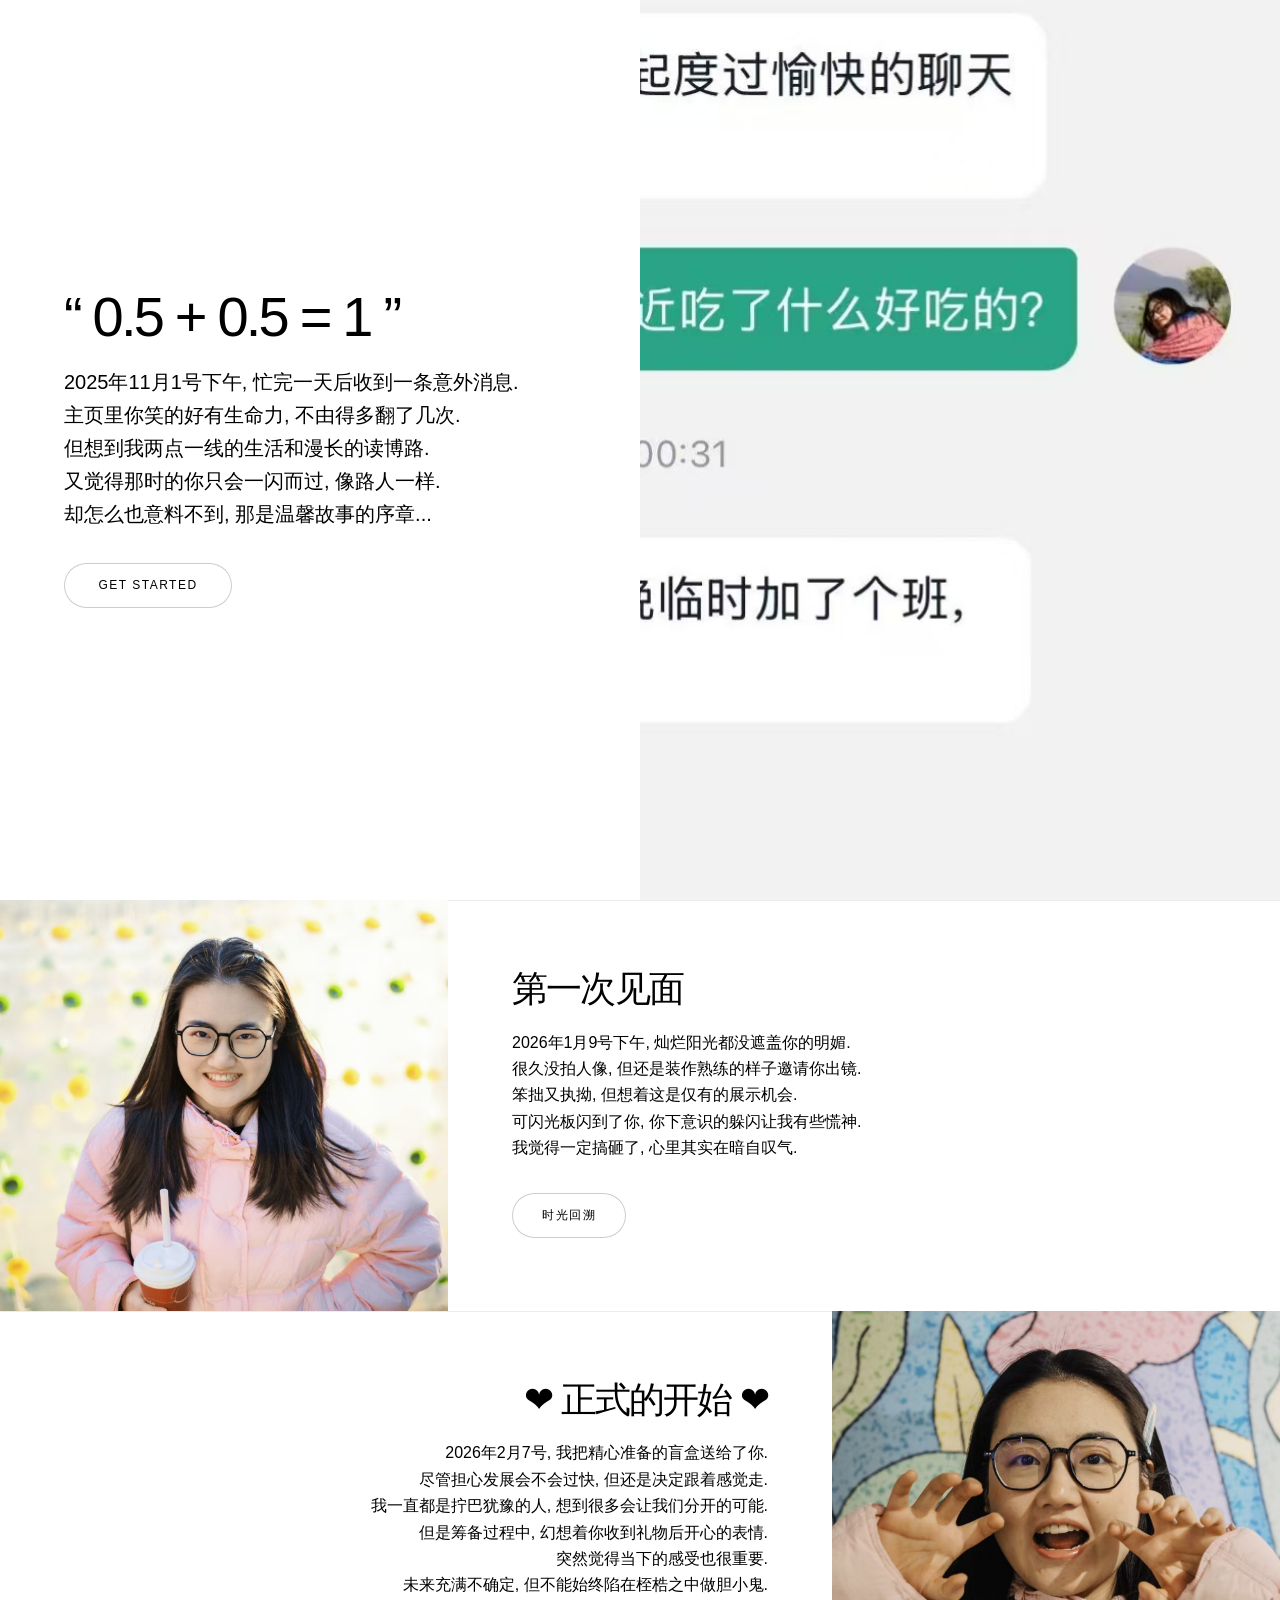
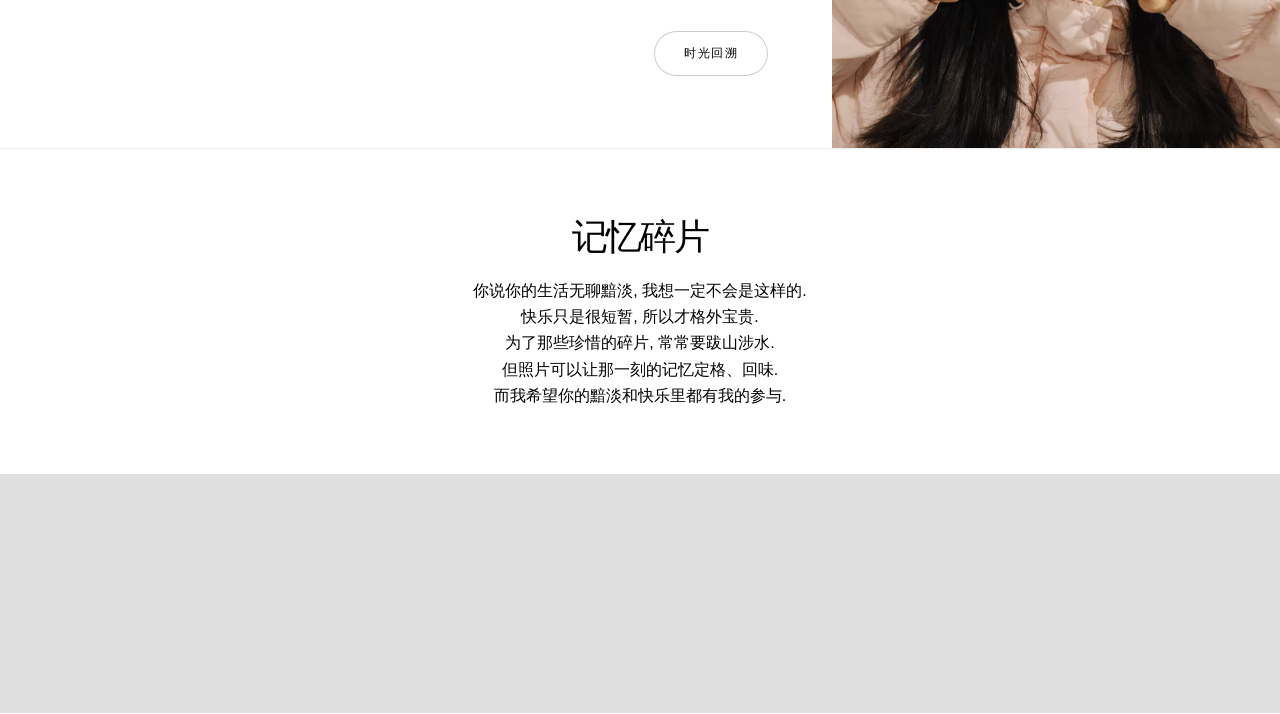
==== index.html @ 92d3bd0c "Add files via upload" ====
<!DOCTYPE HTML>

<style>
@font-face {
  font-family: "MyFont";
  src: url("font.ttf");
}
</style>

<html>
	<head>
		<title>朝露信书</title>
		<meta charset="utf-8" />
		<meta name="viewport" content="width=device-width, initial-scale=1, user-scalable=no" />
		<link rel="stylesheet" href="assets/css/main.css" />
		<noscript><link rel="stylesheet" href="assets/css/noscript.css" /></noscript>
	</head>
	<body class="is-preload">

		<!-- Wrapper -->
			<div id="wrapper" class="divided">

				<!-- One -->
					<section class="banner style1 orient-left content-align-left image-position-right fullscreen onload-image-fade-in onload-content-fade-right">
						<div class="content">
							<h1>“ 0.5 + 0.5 = 1 ”</h1>
							<p class="major">2025年11月1号下午, 忙完一天后收到一条意外消息. <br>
							主页里你笑的好有生命力, 不由得多翻了几次. <br>
							但想到我两点一线的生活和漫长的读博路. <br>
							又觉得那时的你只会一闪而过, 像路人一样. <br>
							却怎么也意料不到, 那是温馨故事的序章...
							</p>
							<ul class="actions stacked">
								<li><a href="#first" class="button big wide smooth-scroll-middle">Get Started</a></li>
							</ul>
						</div>
						<div class="image">
							<img src="images/banner.jpg" alt="" />
						</div>
					</section>

				<!-- Two -->
					<section class="spotlight style1 orient-right content-align-left image-position-center onscroll-image-fade-in" id="first">
						<div class="content">
							<h2>第一次见面</h2>
							<p>2026年1月9号下午, 灿烂阳光都没遮盖你的明媚. <br>
							很久没拍人像, 但还是装作熟练的样子邀请你出镜. <br>
							笨拙又执拗, 但想着这是仅有的展示机会. <br>
							可闪光板闪到了你, 你下意识的躲闪让我有些慌神. <br>
							我觉得一定搞砸了, 心里其实在暗自叹气. </p>
							<ul class="actions stacked">
								<li><a href="#" class="button">时光回溯</a></li>
							</ul>
						</div>
						<div class="image">
							<img src="images/spotlight01.jpg" alt="" />
						</div>
					</section>
				
				<!-- Three -->
					<section class="spotlight style1 orient-left content-align-right image-position-center onscroll-image-fade-in" id="second">
						<div class="content">
							<h2>❤ 正式的开始 ❤</h2>
							<p>2026年2月7号, 我把精心准备的盲盒送给了你.<br>
							   尽管担心发展会不会过快, 但还是决定跟着感觉走.<br>
							   我一直都是拧巴犹豫的人, 想到很多会让我们分开的可能.<br>
							   但是筹备过程中, 幻想着你收到礼物后开心的表情. <br>
							   突然觉得当下的感受也很重要. <br>
							   未来充满不确定, 但不能始终陷在桎梏之中做胆小鬼.
							</p>
							<ul class="actions stacked">
								<li><a href="#" class="button">时光回溯</a></li>
							</ul>
						</div>
						<div class="image">
							<img src="images/spotlight02.jpg" alt="" />
						</div>
					</section>

				<!-- Five -->
					<section class="wrapper style1 align-center">
						<div class="inner">
							<h2>记忆碎片</h2>
							<p>你说你的生活无聊黯淡, 我想一定不会是这样的.<br>
							   快乐只是很短暂, 所以才格外宝贵.<br>
							   为了那些珍惜的碎片, 常常要跋山涉水.<br>
							   但照片可以让那一刻的记忆定格、回味.<br>
							   而我希望你的黯淡和快乐里都有我的参与.
							</p>
						</div>

						<!-- Gallery -->
							<div class="gallery style2 medium lightbox onscroll-fade-in">
								<article>
									<a href="images/gallery/fulls/01.jpg" class="image">
										<img src="images/gallery/thumbs/01.jpg" alt="" />
									</a>
									<div class="caption">
										<h3>2026年1月9日 丰庆公园</h3>
										<ul class="actions fixed">
											<li><span class="button small">点击查看</span></li>
										</ul>
									</div>
								</article>
								<article>
									<a href="images/gallery/fulls/02.jpg" class="image">
										<img src="images/gallery/thumbs/02.jpg" alt="" />
									</a>
									<div class="caption">
										<h3>2026年2月7日 西电科技公园</h3>
										<ul class="actions fixed">
											<li><span class="button small">点击查看</span></li>
										</ul>
									</div>
								</article>
								<article>
									<a href="images/gallery/fulls/03.jpg" class="image">
										<img src="images/gallery/thumbs/03.jpg" alt="" />
									</a>
									<div class="caption">
										<h3>2026年1月9日 丰庆公园</h3>
										<ul class="actions fixed">
											<li><span class="button small">点击查看</span></li>
										</ul>
									</div>
								</article>
								<article>
									<a href="images/gallery/fulls/04.jpg" class="image">
										<img src="images/gallery/thumbs/04.jpg" alt="" />
									</a>
									<div class="caption">
										<h3>2026年2月7日 西电科技公园</h3>
										<ul class="actions fixed">
											<li><span class="button small">点击查看</span></li>
										</ul>
									</div>
								</article>
								<article>
									<a href="images/gallery/fulls/05.jpg" class="image">
										<img src="images/gallery/thumbs/05.jpg" alt="" />
									</a>
									<div class="caption">
										<h3>2026年2月7日 西电科技公园</h3>
										<ul class="actions fixed">
											<li><span class="button small">点击查看</span></li>
										</ul>
									</div>
								</article>
								<article>
									<a href="images/gallery/fulls/06.jpg" class="image">
										<img src="images/gallery/thumbs/06.jpg" alt="" />
									</a>
									<div class="caption">
										<h3>2026年1月9日 丰庆公园</h3>
										<ul class="actions fixed">
											<li><span class="button small">点击查看</span></li>
										</ul>
									</div>
								</article>
								<article>
									<a href="images/gallery/fulls/07.jpg" class="image">
										<img src="images/gallery/thumbs/07.jpg" alt="" />
									</a>
									<div class="caption">
										<h3>2026年2月7日 西电科技公园</h3>
										<ul class="actions fixed">
											<li><span class="button small">点击查看</span></li>
										</ul>
									</div>
								</article>
								<article>
									<a href="images/gallery/fulls/08.jpg" class="image">
										<img src="images/gallery/thumbs/08.jpg" alt="" />
									</a>
									<div class="caption">
										<h3>2026年1月9日 丰庆公园</h3>
										<ul class="actions fixed">
											<li><span class="button small">点击查看</span></li>
										</ul>
									</div>
								</article>
								<article>
									<a href="images/gallery/fulls/09.jpg" class="image">
										<img src="images/gallery/thumbs/09.jpg" alt="" />
									</a>
									<div class="caption">
										<h3>2026年1月9日 丰庆公园</h3>
										<ul class="actions fixed">
											<li><span class="button small">点击查看</span></li>
										</ul>
									</div>
								</article>
								<article>
									<a href="images/gallery/fulls/10.jpg" class="image">
										<img src="images/gallery/thumbs/10.jpg" alt="" />
									</a>
									<div class="caption">
										<h3>2026年1月9日 丰庆公园</h3>
										<ul class="actions fixed">
											<li><span class="button small">点击查看</span></li>
										</ul>
									</div>
								</article>
								<article>
									<a href="images/gallery/fulls/11.jpg" class="image">
										<img src="images/gallery/thumbs/11.jpg" alt="" />
									</a>
									<div class="caption">
										<h3>2026年1月9日 丰庆公园</h3>
										<ul class="actions fixed">
											<li><span class="button small">点击查看</span></li>
										</ul>
									</div>
								</article>
								<article>
									<a href="images/gallery/fulls/12.jpg" class="image">
										<img src="images/gallery/thumbs/12.jpg" alt="" />
									</a>
									<div class="caption">
										<h3>2026年1月9日 丰庆公园</h3>
										<ul class="actions fixed">
											<li><span class="button small">点击查看</span></li>
										</ul>
									</div>
								</article>
							</div>

					</section>

			</div>

		<!-- Scripts -->
			<script src="assets/js/jquery.min.js"></script>
			<script src="assets/js/jquery.scrollex.min.js"></script>
			<script src="assets/js/jquery.scrolly.min.js"></script>
			<script src="assets/js/browser.min.js"></script>
			<script src="assets/js/breakpoints.min.js"></script>
			<script src="assets/js/util.js"></script>
			<script src="assets/js/main.js"></script>

	</body>
</html>
---- assets/css/main.css ----
@import url(fontawesome-all.min.css);
@import url("https://fonts.googleapis.com/css?family=Source+Sans+Pro:300,300i,400,400i");

/*
	Story by HTML5 UP
	html5up.net | @ajlkn
	Free for personal and commercial use under the CCA 3.0 license (html5up.net/license)
*/

@font-face {
    font-family: 'MyFont';
    src: url('font.ttf') format('truetype');
    font-weight: normal;
    font-style: normal;
}

html, body, div, span, applet, object,
iframe, h1, h2, h3, h4, h5, h6, p, blockquote,
pre, a, abbr, acronym, address, big, cite,
code, del, dfn, em, img, ins, kbd, q, s, samp,
small, strike, strong, sub, sup, tt, var, b,
u, i, center, dl, dt, dd, ol, ul, li, fieldset,
form, label, legend, table, caption, tbody,
tfoot, thead, tr, th, td, article, aside,
canvas, details, embed, figure, figcaption,
footer, header, hgroup, menu, nav, output, ruby,
section, summary, time, mark, audio, video {
	margin: 0;
	padding: 0;
	border: 0;
	font-size: 100%;
	font: inherit;
	vertical-align: baseline;}

article, aside, details, figcaption, figure,
footer, header, hgroup, menu, nav, section {
	display: block;}

body {
	line-height: 1;
}

ol, ul {
	list-style: none;
}

blockquote, q {
	quotes: none;
}

	blockquote:before, blockquote:after, q:before, q:after {
		content: '';
		content: none;
	}

table {
	border-collapse: collapse;
	border-spacing: 0;
}

body {
	-webkit-text-size-adjust: none;
}

mark {
	background-color: transparent;
	color: inherit;
}

input::-moz-focus-inner {
	border: 0;
	padding: 0;
}

input, select, textarea {
	-moz-appearance: none;
	-webkit-appearance: none;
	-ms-appearance: none;
	appearance: none;
}

/* Basic */

	@-ms-viewport {
		width: device-width;
	}

	body {
		-ms-overflow-style: scrollbar;
	}

	@media screen and (max-width: 480px) {

		html, body {
			min-width: 320px;
		}

	}

	html {
		box-sizing: border-box;
	}

	*, *:before, *:after {
		box-sizing: inherit;
	}

	body {
		background: #ffffff;
	}

		body.is-preload *, body.is-preload *:before, body.is-preload *:after {
			-moz-animation: none !important;
			-webkit-animation: none !important;
			-ms-animation: none !important;
			animation: none !important;
			-moz-transition: none !important;
			-webkit-transition: none !important;
			-ms-transition: none !important;
			transition: none !important;
		}

/* Type */

	html {
		font-size: 18pt;
	}

		@media screen and (max-width: 1680px) {

			html {
				font-size: 14pt;
			}

		}

		@media screen and (max-width: 1280px) {

			html {
				font-size: 12pt;
			}

		}

		@media screen and (max-width: 736px) {

			html {
				font-size: 11pt;
			}

		}

		@media screen and (max-width: 360px) {

			html {
				font-size: 10pt;
			}

		}

	body {
		background-color: #ffffff;
		color: #000000;
	}

	body, input, select, textarea {
		font-family: "MyFont", Helvetica, sans-serif;
		font-size: 1rem;
		font-weight: 300;
		line-height: 1.65;
	}

	a {
		-moz-transition: color 0.2s ease-in-out;
		-webkit-transition: color 0.2s ease-in-out;
		-ms-transition: color 0.2s ease-in-out;
		transition: color 0.2s ease-in-out;
		text-decoration: underline;
	}

		a:hover {
			text-decoration: none;
		}

	strong, b {
		font-weight: 400;
	}

	em, i {
		font-style: italic;
	}

	p {
		margin: 0 0 2rem 0;
	}

		p.major {
			font-size: 1.25rem;
		}

	h1, h2, h3, h4, h5, h6 {
		font-weight: 300;
		line-height: 1.375;
		letter-spacing: -0.05em;
		margin: 0 0 1rem 0;
	}

		h1 a, h2 a, h3 a, h4 a, h5 a, h6 a {
			color: inherit;
			text-decoration: none;
		}

	h1 {
		font-size: 3.5rem;
		line-height: 1.2;
	}

	h2 {
		font-size: 2.25rem;
	}

	h3 {
		font-size: 1.5rem;
	}

	h4 {
		font-size: 1.1rem;
	}

	h5 {
		font-size: 0.9rem;
	}

	h6 {
		font-size: 0.7rem;
	}

	sub {
		font-size: 0.8rem;
		position: relative;
		top: 0.5rem;
	}

	sup {
		font-size: 0.8rem;
		position: relative;
		top: -0.5rem;
	}

	blockquote {
		border-left: solid 4px;
		font-style: italic;
		margin: 0 0 2rem 0;
		padding: 0.5rem 0 0.5rem 2rem;
	}

	code {
		border-radius: 4px;
		font-family: "Courier New", monospace;
		font-size: 0.9em;
		margin: 0 0.25rem;
		padding: 0.25rem 0.325rem;
	}

	pre {
		-webkit-overflow-scrolling: touch;
		font-family: "Courier New", monospace;
		font-size: 0.9em;
		margin: 0 0 2rem 0;
	}

		pre code {
			display: block;
			line-height: 1.5;
			padding: 0.75rem 1rem;
			overflow-x: auto;
		}

	hr {
		border: 0;
		border-bottom: solid 1px;
		margin: 2.5rem 0;
	}

		hr.major {
			margin: 3.5rem 0;
		}

	.align-left {
		text-align: left;
	}

	.align-center {
		text-align: center;
	}

	.align-right {
		text-align: right;
	}

	@media screen and (max-width: 736px) {

		p.major {
			font-size: 1.1rem;
		}

		h1 {
			font-size: 2.5rem;
		}

		h2 {
			font-size: 2rem;
		}

		h3 {
			font-size: 1.25rem;
		}

		h4 {
			font-size: 1rem;
		}

	}

	input, select, textarea {
		color: #000000;
	}

	a {
		color: #000000;
	}

		a:hover {
			color: #47D3E5;
		}

	strong, b {
		color: #000000;
	}

	h1, h2, h3, h4, h5, h6 {
		color: #000000;
	}

	blockquote {
		border-left-color: rgba(0, 0, 0, 0.2);
	}

	code {
		background: rgba(0, 0, 0, 0.05);
		border-color: rgba(0, 0, 0, 0.2);
	}

	hr {
		border-bottom-color: rgba(0, 0, 0, 0.2);
	}

/* Row */

	.row {
		display: flex;
		flex-wrap: wrap;
		box-sizing: border-box;
		align-items: stretch;
	}

		.row > * {
			box-sizing: border-box;
		}

		.row.gtr-uniform > * > :last-child {
			margin-bottom: 0;
		}

		.row.aln-left {
			justify-content: flex-start;
		}

		.row.aln-center {
			justify-content: center;
		}

		.row.aln-right {
			justify-content: flex-end;
		}

		.row.aln-top {
			align-items: flex-start;
		}

		.row.aln-middle {
			align-items: center;
		}

		.row.aln-bottom {
			align-items: flex-end;
		}

		.row > .imp {
			order: -1;
		}

		.row > .col-1 {
			width: 8.33333%;
		}

		.row > .off-1 {
			margin-left: 8.33333%;
		}

		.row > .col-2 {
			width: 16.66667%;
		}

		.row > .off-2 {
			margin-left: 16.66667%;
		}

		.row > .col-3 {
			width: 25%;
		}

		.row > .off-3 {
			margin-left: 25%;
		}

		.row > .col-4 {
			width: 33.33333%;
		}

		.row > .off-4 {
			margin-left: 33.33333%;
		}

		.row > .col-5 {
			width: 41.66667%;
		}

		.row > .off-5 {
			margin-left: 41.66667%;
		}

		.row > .col-6 {
			width: 50%;
		}

		.row > .off-6 {
			margin-left: 50%;
		}

		.row > .col-7 {
			width: 58.33333%;
		}

		.row > .off-7 {
			margin-left: 58.33333%;
		}

		.row > .col-8 {
			width: 66.66667%;
		}

		.row > .off-8 {
			margin-left: 66.66667%;
		}

		.row > .col-9 {
			width: 75%;
		}

		.row > .off-9 {
			margin-left: 75%;
		}

		.row > .col-10 {
			width: 83.33333%;
		}

		.row > .off-10 {
			margin-left: 83.33333%;
		}

		.row > .col-11 {
			width: 91.66667%;
		}

		.row > .off-11 {
			margin-left: 91.66667%;
		}

		.row > .col-12 {
			width: 100%;
		}

		.row > .off-12 {
			margin-left: 100%;
		}

		.row.gtr-0 {
			margin-top: 0;
			margin-left: 0rem;
		}

			.row.gtr-0 > * {
				padding: 0 0 0 0rem;
			}

			.row.gtr-0.gtr-uniform {
				margin-top: 0rem;
			}

				.row.gtr-0.gtr-uniform > * {
					padding-top: 0rem;
				}

		.row.gtr-25 {
			margin-top: 0;
			margin-left: -0.5rem;
		}

			.row.gtr-25 > * {
				padding: 0 0 0 0.5rem;
			}

			.row.gtr-25.gtr-uniform {
				margin-top: -0.5rem;
			}

				.row.gtr-25.gtr-uniform > * {
					padding-top: 0.5rem;
				}

		.row.gtr-50 {
			margin-top: 0;
			margin-left: -1rem;
		}

			.row.gtr-50 > * {
				padding: 0 0 0 1rem;
			}

			.row.gtr-50.gtr-uniform {
				margin-top: -1rem;
			}

				.row.gtr-50.gtr-uniform > * {
					padding-top: 1rem;
				}

		.row {
			margin-top: 0;
			margin-left: -2rem;
		}

			.row > * {
				padding: 0 0 0 2rem;
			}

			.row.gtr-uniform {
				margin-top: -2rem;
			}

				.row.gtr-uniform > * {
					padding-top: 2rem;
				}

		.row.gtr-150 {
			margin-top: 0;
			margin-left: -3rem;
		}

			.row.gtr-150 > * {
				padding: 0 0 0 3rem;
			}

			.row.gtr-150.gtr-uniform {
				margin-top: -3rem;
			}

				.row.gtr-150.gtr-uniform > * {
					padding-top: 3rem;
				}

		.row.gtr-200 {
			margin-top: 0;
			margin-left: -4rem;
		}

			.row.gtr-200 > * {
				padding: 0 0 0 4rem;
			}

			.row.gtr-200.gtr-uniform {
				margin-top: -4rem;
			}

				.row.gtr-200.gtr-uniform > * {
					padding-top: 4rem;
				}

		@media screen and (max-width: 1680px) {

			.row {
				display: flex;
				flex-wrap: wrap;
				box-sizing: border-box;
				align-items: stretch;
			}

				.row > * {
					box-sizing: border-box;
				}

				.row.gtr-uniform > * > :last-child {
					margin-bottom: 0;
				}

				.row.aln-left {
					justify-content: flex-start;
				}

				.row.aln-center {
					justify-content: center;
				}

				.row.aln-right {
					justify-content: flex-end;
				}

				.row.aln-top {
					align-items: flex-start;
				}

				.row.aln-middle {
					align-items: center;
				}

				.row.aln-bottom {
					align-items: flex-end;
				}

				.row > .imp-xlarge {
					order: -1;
				}

				.row > .col-1-xlarge {
					width: 8.33333%;
				}

				.row > .off-1-xlarge {
					margin-left: 8.33333%;
				}

				.row > .col-2-xlarge {
					width: 16.66667%;
				}

				.row > .off-2-xlarge {
					margin-left: 16.66667%;
				}

				.row > .col-3-xlarge {
					width: 25%;
				}

				.row > .off-3-xlarge {
					margin-left: 25%;
				}

				.row > .col-4-xlarge {
					width: 33.33333%;
				}

				.row > .off-4-xlarge {
					margin-left: 33.33333%;
				}

				.row > .col-5-xlarge {
					width: 41.66667%;
				}

				.row > .off-5-xlarge {
					margin-left: 41.66667%;
				}

				.row > .col-6-xlarge {
					width: 50%;
				}

				.row > .off-6-xlarge {
					margin-left: 50%;
				}

				.row > .col-7-xlarge {
					width: 58.33333%;
				}

				.row > .off-7-xlarge {
					margin-left: 58.33333%;
				}

				.row > .col-8-xlarge {
					width: 66.66667%;
				}

				.row > .off-8-xlarge {
					margin-left: 66.66667%;
				}

				.row > .col-9-xlarge {
					width: 75%;
				}

				.row > .off-9-xlarge {
					margin-left: 75%;
				}

				.row > .col-10-xlarge {
					width: 83.33333%;
				}

				.row > .off-10-xlarge {
					margin-left: 83.33333%;
				}

				.row > .col-11-xlarge {
					width: 91.66667%;
				}

				.row > .off-11-xlarge {
					margin-left: 91.66667%;
				}

				.row > .col-12-xlarge {
					width: 100%;
				}

				.row > .off-12-xlarge {
					margin-left: 100%;
				}

				.row.gtr-0 {
					margin-top: 0;
					margin-left: 0rem;
				}

					.row.gtr-0 > * {
						padding: 0 0 0 0rem;
					}

					.row.gtr-0.gtr-uniform {
						margin-top: 0rem;
					}

						.row.gtr-0.gtr-uniform > * {
							padding-top: 0rem;
						}

				.row.gtr-25 {
					margin-top: 0;
					margin-left: -0.5rem;
				}

					.row.gtr-25 > * {
						padding: 0 0 0 0.5rem;
					}

					.row.gtr-25.gtr-uniform {
						margin-top: -0.5rem;
					}

						.row.gtr-25.gtr-uniform > * {
							padding-top: 0.5rem;
						}

				.row.gtr-50 {
					margin-top: 0;
					margin-left: -1rem;
				}

					.row.gtr-50 > * {
						padding: 0 0 0 1rem;
					}

					.row.gtr-50.gtr-uniform {
						margin-top: -1rem;
					}

						.row.gtr-50.gtr-uniform > * {
							padding-top: 1rem;
						}

				.row {
					margin-top: 0;
					margin-left: -2rem;
				}

					.row > * {
						padding: 0 0 0 2rem;
					}

					.row.gtr-uniform {
						margin-top: -2rem;
					}

						.row.gtr-uniform > * {
							padding-top: 2rem;
						}

				.row.gtr-150 {
					margin-top: 0;
					margin-left: -3rem;
				}

					.row.gtr-150 > * {
						padding: 0 0 0 3rem;
					}

					.row.gtr-150.gtr-uniform {
						margin-top: -3rem;
					}

						.row.gtr-150.gtr-uniform > * {
							padding-top: 3rem;
						}

				.row.gtr-200 {
					margin-top: 0;
					margin-left: -4rem;
				}

					.row.gtr-200 > * {
						padding: 0 0 0 4rem;
					}

					.row.gtr-200.gtr-uniform {
						margin-top: -4rem;
					}

						.row.gtr-200.gtr-uniform > * {
							padding-top: 4rem;
						}

		}

		@media screen and (max-width: 1280px) {

			.row {
				display: flex;
				flex-wrap: wrap;
				box-sizing: border-box;
				align-items: stretch;
			}

				.row > * {
					box-sizing: border-box;
				}

				.row.gtr-uniform > * > :last-child {
					margin-bottom: 0;
				}

				.row.aln-left {
					justify-content: flex-start;
				}

				.row.aln-center {
					justify-content: center;
				}

				.row.aln-right {
					justify-content: flex-end;
				}

				.row.aln-top {
					align-items: flex-start;
				}

				.row.aln-middle {
					align-items: center;
				}

				.row.aln-bottom {
					align-items: flex-end;
				}

				.row > .imp-large {
					order: -1;
				}

				.row > .col-1-large {
					width: 8.33333%;
				}

				.row > .off-1-large {
					margin-left: 8.33333%;
				}

				.row > .col-2-large {
					width: 16.66667%;
				}

				.row > .off-2-large {
					margin-left: 16.66667%;
				}

				.row > .col-3-large {
					width: 25%;
				}

				.row > .off-3-large {
					margin-left: 25%;
				}

				.row > .col-4-large {
					width: 33.33333%;
				}

				.row > .off-4-large {
					margin-left: 33.33333%;
				}

				.row > .col-5-large {
					width: 41.66667%;
				}

				.row > .off-5-large {
					margin-left: 41.66667%;
				}

				.row > .col-6-large {
					width: 50%;
				}

				.row > .off-6-large {
					margin-left: 50%;
				}

				.row > .col-7-large {
					width: 58.33333%;
				}

				.row > .off-7-large {
					margin-left: 58.33333%;
				}

				.row > .col-8-large {
					width: 66.66667%;
				}

				.row > .off-8-large {
					margin-left: 66.66667%;
				}

				.row > .col-9-large {
					width: 75%;
				}

				.row > .off-9-large {
					margin-left: 75%;
				}

				.row > .col-10-large {
					width: 83.33333%;
				}

				.row > .off-10-large {
					margin-left: 83.33333%;
				}

				.row > .col-11-large {
					width: 91.66667%;
				}

				.row > .off-11-large {
					margin-left: 91.66667%;
				}

				.row > .col-12-large {
					width: 100%;
				}

				.row > .off-12-large {
					margin-left: 100%;
				}

				.row.gtr-0 {
					margin-top: 0;
					margin-left: 0rem;
				}

					.row.gtr-0 > * {
						padding: 0 0 0 0rem;
					}

					.row.gtr-0.gtr-uniform {
						margin-top: 0rem;
					}

						.row.gtr-0.gtr-uniform > * {
							padding-top: 0rem;
						}

				.row.gtr-25 {
					margin-top: 0;
					margin-left: -0.5rem;
				}

					.row.gtr-25 > * {
						padding: 0 0 0 0.5rem;
					}

					.row.gtr-25.gtr-uniform {
						margin-top: -0.5rem;
					}

						.row.gtr-25.gtr-uniform > * {
							padding-top: 0.5rem;
						}

				.row.gtr-50 {
					margin-top: 0;
					margin-left: -1rem;
				}

					.row.gtr-50 > * {
						padding: 0 0 0 1rem;
					}

					.row.gtr-50.gtr-uniform {
						margin-top: -1rem;
					}

						.row.gtr-50.gtr-uniform > * {
							padding-top: 1rem;
						}

				.row {
					margin-top: 0;
					margin-left: -2rem;
				}

					.row > * {
						padding: 0 0 0 2rem;
					}

					.row.gtr-uniform {
						margin-top: -2rem;
					}

						.row.gtr-uniform > * {
							padding-top: 2rem;
						}

				.row.gtr-150 {
					margin-top: 0;
					margin-left: -3rem;
				}

					.row.gtr-150 > * {
						padding: 0 0 0 3rem;
					}

					.row.gtr-150.gtr-uniform {
						margin-top: -3rem;
					}

						.row.gtr-150.gtr-uniform > * {
							padding-top: 3rem;
						}

				.row.gtr-200 {
					margin-top: 0;
					margin-left: -4rem;
				}

					.row.gtr-200 > * {
						padding: 0 0 0 4rem;
					}

					.row.gtr-200.gtr-uniform {
						margin-top: -4rem;
					}

						.row.gtr-200.gtr-uniform > * {
							padding-top: 4rem;
						}

		}

		@media screen and (max-width: 980px) {

			.row {
				display: flex;
				flex-wrap: wrap;
				box-sizing: border-box;
				align-items: stretch;
			}

				.row > * {
					box-sizing: border-box;
				}

				.row.gtr-uniform > * > :last-child {
					margin-bottom: 0;
				}

				.row.aln-left {
					justify-content: flex-start;
				}

				.row.aln-center {
					justify-content: center;
				}

				.row.aln-right {
					justify-content: flex-end;
				}

				.row.aln-top {
					align-items: flex-start;
				}

				.row.aln-middle {
					align-items: center;
				}

				.row.aln-bottom {
					align-items: flex-end;
				}

				.row > .imp-medium {
					order: -1;
				}

				.row > .col-1-medium {
					width: 8.33333%;
				}

				.row > .off-1-medium {
					margin-left: 8.33333%;
				}

				.row > .col-2-medium {
					width: 16.66667%;
				}

				.row > .off-2-medium {
					margin-left: 16.66667%;
				}

				.row > .col-3-medium {
					width: 25%;
				}

				.row > .off-3-medium {
					margin-left: 25%;
				}

				.row > .col-4-medium {
					width: 33.33333%;
				}

				.row > .off-4-medium {
					margin-left: 33.33333%;
				}

				.row > .col-5-medium {
					width: 41.66667%;
				}

				.row > .off-5-medium {
					margin-left: 41.66667%;
				}

				.row > .col-6-medium {
					width: 50%;
				}

				.row > .off-6-medium {
					margin-left: 50%;
				}

				.row > .col-7-medium {
					width: 58.33333%;
				}

				.row > .off-7-medium {
					margin-left: 58.33333%;
				}

				.row > .col-8-medium {
					width: 66.66667%;
				}

				.row > .off-8-medium {
					margin-left: 66.66667%;
				}

				.row > .col-9-medium {
					width: 75%;
				}

				.row > .off-9-medium {
					margin-left: 75%;
				}

				.row > .col-10-medium {
					width: 83.33333%;
				}

				.row > .off-10-medium {
					margin-left: 83.33333%;
				}

				.row > .col-11-medium {
					width: 91.66667%;
				}

				.row > .off-11-medium {
					margin-left: 91.66667%;
				}

				.row > .col-12-medium {
					width: 100%;
				}

				.row > .off-12-medium {
					margin-left: 100%;
				}

				.row.gtr-0 {
					margin-top: 0;
					margin-left: 0rem;
				}

					.row.gtr-0 > * {
						padding: 0 0 0 0rem;
					}

					.row.gtr-0.gtr-uniform {
						margin-top: 0rem;
					}

						.row.gtr-0.gtr-uniform > * {
							padding-top: 0rem;
						}

				.row.gtr-25 {
					margin-top: 0;
					margin-left: -0.5rem;
				}

					.row.gtr-25 > * {
						padding: 0 0 0 0.5rem;
					}

					.row.gtr-25.gtr-uniform {
						margin-top: -0.5rem;
					}

						.row.gtr-25.gtr-uniform > * {
							padding-top: 0.5rem;
						}

				.row.gtr-50 {
					margin-top: 0;
					margin-left: -1rem;
				}

					.row.gtr-50 > * {
						padding: 0 0 0 1rem;
					}

					.row.gtr-50.gtr-uniform {
						margin-top: -1rem;
					}

						.row.gtr-50.gtr-uniform > * {
							padding-top: 1rem;
						}

				.row {
					margin-top: 0;
					margin-left: -2rem;
				}

					.row > * {
						padding: 0 0 0 2rem;
					}

					.row.gtr-uniform {
						margin-top: -2rem;
					}

						.row.gtr-uniform > * {
							padding-top: 2rem;
						}

				.row.gtr-150 {
					margin-top: 0;
					margin-left: -3rem;
				}

					.row.gtr-150 > * {
						padding: 0 0 0 3rem;
					}

					.row.gtr-150.gtr-uniform {
						margin-top: -3rem;
					}

						.row.gtr-150.gtr-uniform > * {
							padding-top: 3rem;
						}

				.row.gtr-200 {
					margin-top: 0;
					margin-left: -4rem;
				}

					.row.gtr-200 > * {
						padding: 0 0 0 4rem;
					}

					.row.gtr-200.gtr-uniform {
						margin-top: -4rem;
					}

						.row.gtr-200.gtr-uniform > * {
							padding-top: 4rem;
						}

		}

		@media screen and (max-width: 736px) {

			.row {
				display: flex;
				flex-wrap: wrap;
				box-sizing: border-box;
				align-items: stretch;
			}

				.row > * {
					box-sizing: border-box;
				}

				.row.gtr-uniform > * > :last-child {
					margin-bottom: 0;
				}

				.row.aln-left {
					justify-content: flex-start;
				}

				.row.aln-center {
					justify-content: center;
				}

				.row.aln-right {
					justify-content: flex-end;
				}

				.row.aln-top {
					align-items: flex-start;
				}

				.row.aln-middle {
					align-items: center;
				}

				.row.aln-bottom {
					align-items: flex-end;
				}

				.row > .imp-small {
					order: -1;
				}

				.row > .col-1-small {
					width: 8.33333%;
				}

				.row > .off-1-small {
					margin-left: 8.33333%;
				}

				.row > .col-2-small {
					width: 16.66667%;
				}

				.row > .off-2-small {
					margin-left: 16.66667%;
				}

				.row > .col-3-small {
					width: 25%;
				}

				.row > .off-3-small {
					margin-left: 25%;
				}

				.row > .col-4-small {
					width: 33.33333%;
				}

				.row > .off-4-small {
					margin-left: 33.33333%;
				}

				.row > .col-5-small {
					width: 41.66667%;
				}

				.row > .off-5-small {
					margin-left: 41.66667%;
				}

				.row > .col-6-small {
					width: 50%;
				}

				.row > .off-6-small {
					margin-left: 50%;
				}

				.row > .col-7-small {
					width: 58.33333%;
				}

				.row > .off-7-small {
					margin-left: 58.33333%;
				}

				.row > .col-8-small {
					width: 66.66667%;
				}

				.row > .off-8-small {
					margin-left: 66.66667%;
				}

				.row > .col-9-small {
					width: 75%;
				}

				.row > .off-9-small {
					margin-left: 75%;
				}

				.row > .col-10-small {
					width: 83.33333%;
				}

				.row > .off-10-small {
					margin-left: 83.33333%;
				}

				.row > .col-11-small {
					width: 91.66667%;
				}

				.row > .off-11-small {
					margin-left: 91.66667%;
				}

				.row > .col-12-small {
					width: 100%;
				}

				.row > .off-12-small {
					margin-left: 100%;
				}

				.row.gtr-0 {
					margin-top: 0;
					margin-left: 0rem;
				}

					.row.gtr-0 > * {
						padding: 0 0 0 0rem;
					}

					.row.gtr-0.gtr-uniform {
						margin-top: 0rem;
					}

						.row.gtr-0.gtr-uniform > * {
							padding-top: 0rem;
						}

				.row.gtr-25 {
					margin-top: 0;
					margin-left: -0.5rem;
				}

					.row.gtr-25 > * {
						padding: 0 0 0 0.5rem;
					}

					.row.gtr-25.gtr-uniform {
						margin-top: -0.5rem;
					}

						.row.gtr-25.gtr-uniform > * {
							padding-top: 0.5rem;
						}

				.row.gtr-50 {
					margin-top: 0;
					margin-left: -1rem;
				}

					.row.gtr-50 > * {
						padding: 0 0 0 1rem;
					}

					.row.gtr-50.gtr-uniform {
						margin-top: -1rem;
					}

						.row.gtr-50.gtr-uniform > * {
							padding-top: 1rem;
						}

				.row {
					margin-top: 0;
					margin-left: -2rem;
				}

					.row > * {
						padding: 0 0 0 2rem;
					}

					.row.gtr-uniform {
						margin-top: -2rem;
					}

						.row.gtr-uniform > * {
							padding-top: 2rem;
						}

				.row.gtr-150 {
					margin-top: 0;
					margin-left: -3rem;
				}

					.row.gtr-150 > * {
						padding: 0 0 0 3rem;
					}

					.row.gtr-150.gtr-uniform {
						margin-top: -3rem;
					}

						.row.gtr-150.gtr-uniform > * {
							padding-top: 3rem;
						}

				.row.gtr-200 {
					margin-top: 0;
					margin-left: -4rem;
				}

					.row.gtr-200 > * {
						padding: 0 0 0 4rem;
					}

					.row.gtr-200.gtr-uniform {
						margin-top: -4rem;
					}

						.row.gtr-200.gtr-uniform > * {
							padding-top: 4rem;
						}

		}

		@media screen and (max-width: 480px) {

			.row {
				display: flex;
				flex-wrap: wrap;
				box-sizing: border-box;
				align-items: stretch;
			}

				.row > * {
					box-sizing: border-box;
				}

				.row.gtr-uniform > * > :last-child {
					margin-bottom: 0;
				}

				.row.aln-left {
					justify-content: flex-start;
				}

				.row.aln-center {
					justify-content: center;
				}

				.row.aln-right {
					justify-content: flex-end;
				}

				.row.aln-top {
					align-items: flex-start;
				}

				.row.aln-middle {
					align-items: center;
				}

				.row.aln-bottom {
					align-items: flex-end;
				}

				.row > .imp-xsmall {
					order: -1;
				}

				.row > .col-1-xsmall {
					width: 8.33333%;
				}

				.row > .off-1-xsmall {
					margin-left: 8.33333%;
				}

				.row > .col-2-xsmall {
					width: 16.66667%;
				}

				.row > .off-2-xsmall {
					margin-left: 16.66667%;
				}

				.row > .col-3-xsmall {
					width: 25%;
				}

				.row > .off-3-xsmall {
					margin-left: 25%;
				}

				.row > .col-4-xsmall {
					width: 33.33333%;
				}

				.row > .off-4-xsmall {
					margin-left: 33.33333%;
				}

				.row > .col-5-xsmall {
					width: 41.66667%;
				}

				.row > .off-5-xsmall {
					margin-left: 41.66667%;
				}

				.row > .col-6-xsmall {
					width: 50%;
				}

				.row > .off-6-xsmall {
					margin-left: 50%;
				}

				.row > .col-7-xsmall {
					width: 58.33333%;
				}

				.row > .off-7-xsmall {
					margin-left: 58.33333%;
				}

				.row > .col-8-xsmall {
					width: 66.66667%;
				}

				.row > .off-8-xsmall {
					margin-left: 66.66667%;
				}

				.row > .col-9-xsmall {
					width: 75%;
				}

				.row > .off-9-xsmall {
					margin-left: 75%;
				}

				.row > .col-10-xsmall {
					width: 83.33333%;
				}

				.row > .off-10-xsmall {
					margin-left: 83.33333%;
				}

				.row > .col-11-xsmall {
					width: 91.66667%;
				}

				.row > .off-11-xsmall {
					margin-left: 91.66667%;
				}

				.row > .col-12-xsmall {
					width: 100%;
				}

				.row > .off-12-xsmall {
					margin-left: 100%;
				}

				.row.gtr-0 {
					margin-top: 0;
					margin-left: 0rem;
				}

					.row.gtr-0 > * {
						padding: 0 0 0 0rem;
					}

					.row.gtr-0.gtr-uniform {
						margin-top: 0rem;
					}

						.row.gtr-0.gtr-uniform > * {
							padding-top: 0rem;
						}

				.row.gtr-25 {
					margin-top: 0;
					margin-left: -0.5rem;
				}

					.row.gtr-25 > * {
						padding: 0 0 0 0.5rem;
					}

					.row.gtr-25.gtr-uniform {
						margin-top: -0.5rem;
					}

						.row.gtr-25.gtr-uniform > * {
							padding-top: 0.5rem;
						}

				.row.gtr-50 {
					margin-top: 0;
					margin-left: -1rem;
				}

					.row.gtr-50 > * {
						padding: 0 0 0 1rem;
					}

					.row.gtr-50.gtr-uniform {
						margin-top: -1rem;
					}

						.row.gtr-50.gtr-uniform > * {
							padding-top: 1rem;
						}

				.row {
					margin-top: 0;
					margin-left: -2rem;
				}

					.row > * {
						padding: 0 0 0 2rem;
					}

					.row.gtr-uniform {
						margin-top: -2rem;
					}

						.row.gtr-uniform > * {
							padding-top: 2rem;
						}

				.row.gtr-150 {
					margin-top: 0;
					margin-left: -3rem;
				}

					.row.gtr-150 > * {
						padding: 0 0 0 3rem;
					}

					.row.gtr-150.gtr-uniform {
						margin-top: -3rem;
					}

						.row.gtr-150.gtr-uniform > * {
							padding-top: 3rem;
						}

				.row.gtr-200 {
					margin-top: 0;
					margin-left: -4rem;
				}

					.row.gtr-200 > * {
						padding: 0 0 0 4rem;
					}

					.row.gtr-200.gtr-uniform {
						margin-top: -4rem;
					}

						.row.gtr-200.gtr-uniform > * {
							padding-top: 4rem;
						}

		}

		@media screen and (max-width: 360px) {

			.row {
				display: flex;
				flex-wrap: wrap;
				box-sizing: border-box;
				align-items: stretch;
			}

				.row > * {
					box-sizing: border-box;
				}

				.row.gtr-uniform > * > :last-child {
					margin-bottom: 0;
				}

				.row.aln-left {
					justify-content: flex-start;
				}

				.row.aln-center {
					justify-content: center;
				}

				.row.aln-right {
					justify-content: flex-end;
				}

				.row.aln-top {
					align-items: flex-start;
				}

				.row.aln-middle {
					align-items: center;
				}

				.row.aln-bottom {
					align-items: flex-end;
				}

				.row > .imp-xxsmall {
					order: -1;
				}

				.row > .col-1-xxsmall {
					width: 8.33333%;
				}

				.row > .off-1-xxsmall {
					margin-left: 8.33333%;
				}

				.row > .col-2-xxsmall {
					width: 16.66667%;
				}

				.row > .off-2-xxsmall {
					margin-left: 16.66667%;
				}

				.row > .col-3-xxsmall {
					width: 25%;
				}

				.row > .off-3-xxsmall {
					margin-left: 25%;
				}

				.row > .col-4-xxsmall {
					width: 33.33333%;
				}

				.row > .off-4-xxsmall {
					margin-left: 33.33333%;
				}

				.row > .col-5-xxsmall {
					width: 41.66667%;
				}

				.row > .off-5-xxsmall {
					margin-left: 41.66667%;
				}

				.row > .col-6-xxsmall {
					width: 50%;
				}

				.row > .off-6-xxsmall {
					margin-left: 50%;
				}

				.row > .col-7-xxsmall {
					width: 58.33333%;
				}

				.row > .off-7-xxsmall {
					margin-left: 58.33333%;
				}

				.row > .col-8-xxsmall {
					width: 66.66667%;
				}

				.row > .off-8-xxsmall {
					margin-left: 66.66667%;
				}

				.row > .col-9-xxsmall {
					width: 75%;
				}

				.row > .off-9-xxsmall {
					margin-left: 75%;
				}

				.row > .col-10-xxsmall {
					width: 83.33333%;
				}

				.row > .off-10-xxsmall {
					margin-left: 83.33333%;
				}

				.row > .col-11-xxsmall {
					width: 91.66667%;
				}

				.row > .off-11-xxsmall {
					margin-left: 91.66667%;
				}

				.row > .col-12-xxsmall {
					width: 100%;
				}

				.row > .off-12-xxsmall {
					margin-left: 100%;
				}

				.row.gtr-0 {
					margin-top: 0;
					margin-left: 0rem;
				}

					.row.gtr-0 > * {
						padding: 0 0 0 0rem;
					}

					.row.gtr-0.gtr-uniform {
						margin-top: 0rem;
					}

						.row.gtr-0.gtr-uniform > * {
							padding-top: 0rem;
						}

				.row.gtr-25 {
					margin-top: 0;
					margin-left: -0.5rem;
				}

					.row.gtr-25 > * {
						padding: 0 0 0 0.5rem;
					}

					.row.gtr-25.gtr-uniform {
						margin-top: -0.5rem;
					}

						.row.gtr-25.gtr-uniform > * {
							padding-top: 0.5rem;
						}

				.row.gtr-50 {
					margin-top: 0;
					margin-left: -1rem;
				}

					.row.gtr-50 > * {
						padding: 0 0 0 1rem;
					}

					.row.gtr-50.gtr-uniform {
						margin-top: -1rem;
					}

						.row.gtr-50.gtr-uniform > * {
							padding-top: 1rem;
						}

				.row {
					margin-top: 0;
					margin-left: -2rem;
				}

					.row > * {
						padding: 0 0 0 2rem;
					}

					.row.gtr-uniform {
						margin-top: -2rem;
					}

						.row.gtr-uniform > * {
							padding-top: 2rem;
						}

				.row.gtr-150 {
					margin-top: 0;
					margin-left: -3rem;
				}

					.row.gtr-150 > * {
						padding: 0 0 0 3rem;
					}

					.row.gtr-150.gtr-uniform {
						margin-top: -3rem;
					}

						.row.gtr-150.gtr-uniform > * {
							padding-top: 3rem;
						}

				.row.gtr-200 {
					margin-top: 0;
					margin-left: -4rem;
				}

					.row.gtr-200 > * {
						padding: 0 0 0 4rem;
					}

					.row.gtr-200.gtr-uniform {
						margin-top: -4rem;
					}

						.row.gtr-200.gtr-uniform > * {
							padding-top: 4rem;
						}

		}

/* Box */

	.box {
		border-radius: 4px;
		border: solid 1px;
		margin-bottom: 2rem;
		padding: 1.5rem;
	}

		.box > :last-child,
		.box > :last-child > :last-child,
		.box > :last-child > :last-child > :last-child {
			margin-bottom: 0;
		}

		.box.alt {
			border: 0;
			border-radius: 0;
			padding: 0;
		}

	.box {
		border-color: rgba(0, 0, 0, 0.2);
	}

/* Button */

	input[type="submit"],
	input[type="reset"],
	input[type="button"],
	button,
	.button {
		-moz-appearance: none;
		-webkit-appearance: none;
		-ms-appearance: none;
		appearance: none;
		-moz-transition: background-color 0.2s ease-in-out, box-shadow 0.2s ease-in-out, color 0.2s ease-in-out;
		-webkit-transition: background-color 0.2s ease-in-out, box-shadow 0.2s ease-in-out, color 0.2s ease-in-out;
		-ms-transition: background-color 0.2s ease-in-out, box-shadow 0.2s ease-in-out, color 0.2s ease-in-out;
		transition: background-color 0.2s ease-in-out, box-shadow 0.2s ease-in-out, color 0.2s ease-in-out;
		border: 0;
		cursor: pointer;
		display: inline-block;
		font-weight: 400;
		letter-spacing: 0.125em;
		text-align: center;
		text-decoration: none;
		text-transform: uppercase;
		white-space: nowrap;
		font-size: 0.75rem;
		max-width: 20rem;
		height: 3.75em;
		line-height: 3.75em;
		border-radius: 3.75em;
		padding: 0 2.5em;
		text-overflow: ellipsis;
		overflow: hidden;
	}

		input[type="submit"].icon:before,
		input[type="reset"].icon:before,
		input[type="button"].icon:before,
		button.icon:before,
		.button.icon:before {
			margin-right: 0.5rem;
		}

		input[type="submit"].fit,
		input[type="reset"].fit,
		input[type="button"].fit,
		button.fit,
		.button.fit {
			width: 100%;
		}

		input[type="submit"].small,
		input[type="reset"].small,
		input[type="button"].small,
		button.small,
		.button.small {
			font-size: 0.6rem;
			height: 3.325em;
			line-height: 3.325em;
			border-radius: 3.325em;
			padding: 0 2em;
		}

		input[type="submit"].large,
		input[type="reset"].large,
		input[type="button"].large,
		button.large,
		.button.large {
			font-size: 0.8rem;
			height: 4em;
			line-height: 4em;
			border-radius: 4em;
			padding: 0 3em;
		}

		input[type="submit"].wide,
		input[type="reset"].wide,
		input[type="button"].wide,
		button.wide,
		.button.wide {
			min-width: 14em;
		}

		input[type="submit"].disabled, input[type="submit"]:disabled,
		input[type="reset"].disabled,
		input[type="reset"]:disabled,
		input[type="button"].disabled,
		input[type="button"]:disabled,
		button.disabled,
		button:disabled,
		.button.disabled,
		.button:disabled {
			pointer-events: none;
			opacity: 0.25;
		}

	input[type="submit"],
	input[type="reset"],
	input[type="button"],
	button,
	.button {
		background-color: transparent;
		box-shadow: inset 0 0 0 1px rgba(0, 0, 0, 0.2);
		color: #000000 !important;
	}

		input[type="submit"]:hover,
		input[type="reset"]:hover,
		input[type="button"]:hover,
		button:hover,
		.button:hover {
			box-shadow: inset 0 0 0 1px #47D3E5;
			color: #47D3E5 !important;
		}

		input[type="submit"]:active,
		input[type="reset"]:active,
		input[type="button"]:active,
		button:active,
		.button:active {
			background-color: rgba(71, 211, 229, 0.2);
			box-shadow: inset 0 0 0 1px #47D3E5;
			color: #47D3E5 !important;
		}

		input[type="submit"].primary,
		input[type="reset"].primary,
		input[type="button"].primary,
		button.primary,
		.button.primary {
			background-color: #000000;
			box-shadow: none;
			color: #ffffff !important;
		}

			input[type="submit"].primary:hover,
			input[type="reset"].primary:hover,
			input[type="button"].primary:hover,
			button.primary:hover,
			.button.primary:hover {
				background-color: #47D3E5;
			}

			input[type="submit"].primary:active,
			input[type="reset"].primary:active,
			input[type="button"].primary:active,
			button.primary:active,
			.button.primary:active {
				background-color: #1ebdd1;
			}

/* Form */

	form {
		margin: 0 0 2rem 0;
	}

		form > :last-child {
			margin-bottom: 0;
		}

		form > .fields {
			display: -moz-flex;
			display: -webkit-flex;
			display: -ms-flex;
			display: flex;
			-moz-flex-wrap: wrap;
			-webkit-flex-wrap: wrap;
			-ms-flex-wrap: wrap;
			flex-wrap: wrap;
			width: calc(100% + 3rem);
			margin: -1.5rem 0 2rem -1.5rem;
		}

			form > .fields > .field {
				-moz-flex-grow: 0;
				-webkit-flex-grow: 0;
				-ms-flex-grow: 0;
				flex-grow: 0;
				-moz-flex-shrink: 0;
				-webkit-flex-shrink: 0;
				-ms-flex-shrink: 0;
				flex-shrink: 0;
				padding: 1.5rem 0 0 1.5rem;
				width: calc(100% - 1.5rem);
			}

				form > .fields > .field.half {
					width: calc(50% - 0.75rem);
				}

				form > .fields > .field.third {
					width: calc(100%/3 - 0.5rem);
				}

				form > .fields > .field.quarter {
					width: calc(25% - 0.375rem);
				}

		@media screen and (max-width: 480px) {

			form > .fields {
				width: calc(100% + 3rem);
				margin: -1.5rem 0 2rem -1.5rem;
			}

				form > .fields > .field {
					padding: 1.5rem 0 0 1.5rem;
					width: calc(100% - 1.5rem);
				}

					form > .fields > .field.half {
						width: calc(100% - 1.5rem);
					}

					form > .fields > .field.third {
						width: calc(100% - 1.5rem);
					}

					form > .fields > .field.quarter {
						width: calc(100% - 1.5rem);
					}

		}

	label {
		display: block;
		font-size: 0.9rem;
		font-weight: 400;
		margin: 0 0 1rem 0;
	}

	input[type="text"],
	input[type="password"],
	input[type="email"],
	input[type="tel"],
	input[type="search"],
	input[type="url"],
	select,
	textarea {
		-moz-appearance: none;
		-webkit-appearance: none;
		-ms-appearance: none;
		appearance: none;
		background-color: transparent;
		border-radius: 4px;
		border: none;
		border: solid 1px;
		color: inherit;
		display: block;
		outline: 0;
		padding: 0 0.825rem;
		text-decoration: none;
		width: 100%;
	}

		input[type="text"]:invalid,
		input[type="password"]:invalid,
		input[type="email"]:invalid,
		input[type="tel"]:invalid,
		input[type="search"]:invalid,
		input[type="url"]:invalid,
		select:invalid,
		textarea:invalid {
			box-shadow: none;
		}

	select {
		background-size: 1.25rem;
		background-repeat: no-repeat;
		background-position: calc(100% - 1rem) center;
		height: 2.75rem;
		padding-right: 2.75rem;
		text-overflow: ellipsis;
	}

		select:focus::-ms-value {
			background-color: transparent;
		}

		select::-ms-expand {
			display: none;
		}

	input[type="text"],
	input[type="password"],
	input[type="email"],
	input[type="tel"],
	input[type="search"],
	input[type="url"],
	select {
		height: 2.75rem;
	}

	textarea {
		padding: 0.75rem 1rem;
	}

	input[type="checkbox"],
	input[type="radio"] {
		-moz-appearance: none;
		-webkit-appearance: none;
		-ms-appearance: none;
		appearance: none;
		display: block;
		float: left;
		margin-right: -2rem;
		opacity: 0;
		width: 1rem;
		z-index: -1;
	}

		input[type="checkbox"] + label,
		input[type="radio"] + label {
			text-decoration: none;
			-moz-user-select: none;
			-webkit-user-select: none;
			-ms-user-select: none;
			user-select: none;
			cursor: pointer;
			display: inline-block;
			font-size: 1rem;
			font-weight: 300;
			padding-left: 2.4rem;
			padding-right: 0.75rem;
			position: relative;
			margin-bottom: 0;
		}

			input[type="checkbox"] + label:before,
			input[type="radio"] + label:before {
				-moz-osx-font-smoothing: grayscale;
				-webkit-font-smoothing: antialiased;
				display: inline-block;
				font-style: normal;
				font-variant: normal;
				text-rendering: auto;
				line-height: 1;
				text-transform: none !important;
				font-family: 'Font Awesome 5 Free';
				font-weight: 900;
			}

			input[type="checkbox"] + label:before,
			input[type="radio"] + label:before {
				border-radius: 4px;
				border: solid 1px;
				content: '';
				display: inline-block;
				font-size: 0.8rem;
				height: 1.65rem;
				left: 0;
				line-height: 1.65rem;
				position: absolute;
				text-align: center;
				top: 0;
				width: 1.65rem;
			}

		input[type="checkbox"]:checked + label:before,
		input[type="radio"]:checked + label:before {
			content: '\f00c';
		}

	input[type="checkbox"] + label:before {
		border-radius: 4px;
	}

	input[type="radio"] + label:before {
		border-radius: 100%;
	}

	::-webkit-input-placeholder {
		opacity: 1.0;
	}

	:-moz-placeholder {
		opacity: 1.0;
	}

	::-moz-placeholder {
		opacity: 1.0;
	}

	:-ms-input-placeholder {
		opacity: 1.0;
	}

	label {
		color: #000000;
	}

	input[type="text"],
	input[type="password"],
	input[type="email"],
	input[type="tel"],
	input[type="search"],
	input[type="url"],
	select,
	textarea {
		border-color: rgba(0, 0, 0, 0.2);
	}

		input[type="text"]:focus,
		input[type="password"]:focus,
		input[type="email"]:focus,
		input[type="tel"]:focus,
		input[type="search"]:focus,
		input[type="url"]:focus,
		select:focus,
		textarea:focus {
			border-color: #47D3E5;
			box-shadow: 0 0 0 1px #47D3E5;
		}

	select {
		background-image: url("data:image/svg+xml;charset=utf8,%3Csvg xmlns='http://www.w3.org/2000/svg' width='40' height='40' preserveAspectRatio='none' viewBox='0 0 40 40'%3E%3Cpath d='M9.4,12.3l10.4,10.4l10.4-10.4c0.2-0.2,0.5-0.4,0.9-0.4c0.3,0,0.6,0.1,0.9,0.4l3.3,3.3c0.2,0.2,0.4,0.5,0.4,0.9 c0,0.4-0.1,0.6-0.4,0.9L20.7,31.9c-0.2,0.2-0.5,0.4-0.9,0.4c-0.3,0-0.6-0.1-0.9-0.4L4.3,17.3c-0.2-0.2-0.4-0.5-0.4-0.9 c0-0.4,0.1-0.6,0.4-0.9l3.3-3.3c0.2-0.2,0.5-0.4,0.9-0.4S9.1,12.1,9.4,12.3z' fill='rgba(0, 0, 0, 0.2)' /%3E%3C/svg%3E");
	}

		select option {
			color: #000000;
			background: #ffffff;
		}

	input[type="checkbox"] + label,
	input[type="radio"] + label {
		color: #000000;
	}

		input[type="checkbox"] + label:before,
		input[type="radio"] + label:before {
			border-color: rgba(0, 0, 0, 0.2);
		}

	input[type="checkbox"]:checked + label:before,
	input[type="radio"]:checked + label:before {
		background-color: #000000;
		border-color: #000000;
		color: #ffffff;
	}

	input[type="checkbox"]:focus + label:before,
	input[type="radio"]:focus + label:before {
		border-color: #47D3E5;
		box-shadow: 0 0 0 1px #47D3E5;
	}

	::-webkit-input-placeholder {
		color: rgba(0, 0, 0, 0.75) !important;
	}

	:-moz-placeholder {
		color: rgba(0, 0, 0, 0.75) !important;
	}

	::-moz-placeholder {
		color: rgba(0, 0, 0, 0.75) !important;
	}

	:-ms-input-placeholder {
		color: rgba(0, 0, 0, 0.75) !important;
	}

/* Icon */

	.icon {
		text-decoration: none;
		border-bottom: none;
		position: relative;
		text-align: center;
	}

		.icon:before {
			-moz-osx-font-smoothing: grayscale;
			-webkit-font-smoothing: antialiased;
			display: inline-block;
			font-style: normal;
			font-variant: normal;
			text-rendering: auto;
			line-height: 1;
			text-transform: none !important;
			font-family: 'Font Awesome 5 Free';
			font-weight: 400;
		}

		.icon > .label {
			display: none;
		}

		.icon:before {
			line-height: inherit;
		}

		.icon.solid:before {
			font-weight: 900;
		}

		.icon.brands:before {
			font-family: 'Font Awesome 5 Brands';
		}

		.icon.style2:before {
			border-radius: 2.75em;
			display: inline-block;
			height: 2.75em;
			line-height: 2.75em;
			width: 2.75em;
		}

		.icon.major {
			display: block;
			margin: 0 0 1rem 0;
		}

			.icon.major:before {
				font-size: 1.25rem;
			}

	a.icon.style2:before {
		-moz-transition: background-color 0.2s ease-in-out, box-shadow 0.2s ease-in-out, color 0.2s ease-in-out;
		-webkit-transition: background-color 0.2s ease-in-out, box-shadow 0.2s ease-in-out, color 0.2s ease-in-out;
		-ms-transition: background-color 0.2s ease-in-out, box-shadow 0.2s ease-in-out, color 0.2s ease-in-out;
		transition: background-color 0.2s ease-in-out, box-shadow 0.2s ease-in-out, color 0.2s ease-in-out;
	}

	.icon.style2:before {
		box-shadow: inset 0 0 0 1px rgba(0, 0, 0, 0.2);
	}

	a.icon.style2:hover:before {
		box-shadow: inset 0 0 0 1px #47D3E5;
		color: #47D3E5;
	}

	a.icon.style2:active:before {
		background-color: rgba(71, 211, 229, 0.1);
		box-shadow: inset 0 0 0 1px #47D3E5;
		color: #47D3E5;
	}

/* Image */

	.image {
		border: 0;
		border-radius: 4px;
		display: inline-block;
		position: relative;
	}

		.image img {
			display: block;
			border-radius: 4px;
		}

		.image.left, .image.right {
			width: 40%;
			max-width: 10rem;
		}

			.image.left img, .image.right img {
				width: 100%;
			}

		.image.left {
			float: left;
			margin: 0 1.5rem 1rem 0;
			top: 0.25rem;
		}

		.image.right {
			float: right;
			margin: 0 0 1rem 1.5rem;
			top: 0.25rem;
		}

		.image.fit {
			display: block;
			margin: 0 0 2rem 0;
			width: 100%;
		}

			.image.fit img {
				width: 100%;
			}

		.image.main {
			display: block;
			margin: 0 0 3rem 0;
			width: 100%;
		}

			.image.main img {
				width: 100%;
			}

/* List */

	ol {
		list-style: decimal;
		margin: 0 0 2rem 0;
		padding-left: 1.25rem;
	}

		ol li {
			padding-left: 0.25rem;
		}

	ul {
		list-style: disc;
		margin: 0 0 2rem 0;
		padding-left: 1rem;
	}

		ul li {
			padding-left: 0.5rem;
		}

		ul.alt {
			list-style: none;
			padding-left: 0;
		}

			ul.alt li {
				border-top: solid 1px;
				padding: 0.5rem 0;
			}

				ul.alt li:first-child {
					border-top: 0;
					padding-top: 0;
				}

	dl {
		margin: 0 0 2rem 0;
	}

		dl dt {
			display: block;
			font-weight: 400;
			margin: 0 0 1rem 0;
		}

		dl dd {
			margin-left: 2rem;
		}

		dl.style2 dt {
			width: 25%;
			float: left;
		}

		dl.style2 dd {
			width: 70%;
			float: left;
		}

		dl.style2:after {
			content: '';
			display: block;
			clear: both;
		}

	ul.alt li {
		border-top-color: rgba(0, 0, 0, 0.2);
	}

/* Actions */

	ul.actions {
		display: -moz-flex;
		display: -webkit-flex;
		display: -ms-flex;
		display: flex;
		cursor: default;
		list-style: none;
		margin-left: -1rem;
		padding-left: 0;
	}

		ul.actions li {
			padding: 0 0 0 1rem;
			vertical-align: middle;
		}

		ul.actions.special {
			-moz-justify-content: center;
			-webkit-justify-content: center;
			-ms-justify-content: center;
			justify-content: center;
			width: 100%;
			margin-left: 0;
		}

			ul.actions.special li:first-child {
				padding-left: 0;
			}

		ul.actions.stacked {
			-moz-flex-direction: column;
			-webkit-flex-direction: column;
			-ms-flex-direction: column;
			flex-direction: column;
			margin-left: 0;
		}

			ul.actions.stacked li {
				padding: 1.3rem 0 0 0;
			}

				ul.actions.stacked li:first-child {
					padding-top: 0;
				}

		ul.actions.fit {
			width: calc(100% + 1rem);
		}

			ul.actions.fit li {
				-moz-flex-grow: 1;
				-webkit-flex-grow: 1;
				-ms-flex-grow: 1;
				flex-grow: 1;
				-moz-flex-shrink: 1;
				-webkit-flex-shrink: 1;
				-ms-flex-shrink: 1;
				flex-shrink: 1;
				width: 100%;
			}

				ul.actions.fit li > * {
					width: 100%;
				}

			ul.actions.fit.stacked {
				width: 100%;
			}

		@media screen and (max-width: 480px) {

			ul.actions:not(.fixed) {
				-moz-flex-direction: column;
				-webkit-flex-direction: column;
				-ms-flex-direction: column;
				flex-direction: column;
				margin-left: 0;
				width: 100% !important;
			}

				ul.actions:not(.fixed) li {
					-moz-flex-grow: 1;
					-webkit-flex-grow: 1;
					-ms-flex-grow: 1;
					flex-grow: 1;
					-moz-flex-shrink: 1;
					-webkit-flex-shrink: 1;
					-ms-flex-shrink: 1;
					flex-shrink: 1;
					padding: 1rem 0 0 0;
					text-align: center;
					width: 100%;
				}

					ul.actions:not(.fixed) li > * {
						width: 100%;
					}

					ul.actions:not(.fixed) li:first-child {
						padding-top: 0;
					}

					ul.actions:not(.fixed) li input[type="submit"],
					ul.actions:not(.fixed) li input[type="reset"],
					ul.actions:not(.fixed) li input[type="button"],
					ul.actions:not(.fixed) li button,
					ul.actions:not(.fixed) li .button {
						width: 100%;
					}

						ul.actions:not(.fixed) li input[type="submit"].icon:before,
						ul.actions:not(.fixed) li input[type="reset"].icon:before,
						ul.actions:not(.fixed) li input[type="button"].icon:before,
						ul.actions:not(.fixed) li button.icon:before,
						ul.actions:not(.fixed) li .button.icon:before {
							margin-left: -0.5rem;
						}

		}

/* Icons */

	ul.icons {
		cursor: default;
		list-style: none;
		padding-left: 0;
	}

		ul.icons li {
			display: inline-block;
			padding: 0 0.75rem 0 0;
		}

			ul.icons li:last-child {
				padding-right: 0;
			}

/* Section/Article */

	section.special, article.special {
		text-align: center;
	}

	header p {
		position: relative;
		margin: -0.65rem 0 1.5rem 0;
		font-style: italic;
	}

	header h1 + p {
		font-size: 1.375rem;
	}

	header h2 + p {
		font-size: 1.25rem;
	}

	header h3 + p {
		font-size: 1.1rem;
	}

	header h4 + p,
	header h5 + p,
	header h6 + p {
		font-size: 0.9rem;
	}

	header p {
		color: rgba(0, 0, 0, 0.75);
	}

/* Table */

	.table-wrapper {
		-webkit-overflow-scrolling: touch;
		margin: 0 0 2rem 0;
		overflow-x: auto;
	}

		.table-wrapper > table {
			margin-bottom: 0;
		}

	table {
		margin: 0 0 2rem 0;
		width: 100%;
	}

		table tbody tr {
			border: solid 1px;
			border-left: 0;
			border-right: 0;
		}

		table td {
			padding: 0.75rem 0.75rem;
		}

		table th {
			font-size: 0.9rem;
			font-weight: 400;
			padding: 0 0.75rem 0.75rem 0.75rem;
			text-align: left;
		}

		table thead {
			border-bottom: solid 2px;
		}

		table tfoot {
			border-top: solid 2px;
		}

		table.alt {
			border-collapse: separate;
		}

			table.alt tbody tr td {
				border: solid 1px;
				border-left-width: 0;
				border-top-width: 0;
			}

				table.alt tbody tr td:first-child {
					border-left-width: 1px;
				}

			table.alt tbody tr:first-child td {
				border-top-width: 1px;
			}

			table.alt thead {
				border-bottom: 0;
			}

			table.alt tfoot {
				border-top: 0;
			}

		table.fixed {
			table-layout: fixed;
		}

	table tbody tr {
		border-color: rgba(0, 0, 0, 0.2);
	}

		table tbody tr:nth-child(2n + 1) {
			background-color: rgba(0, 0, 0, 0.05);
		}

		table tbody tr.alt {
			background-color: rgba(0, 0, 0, 0.05) !important;
		}

	table th {
		color: #000000;
	}

	table thead {
		border-bottom-color: rgba(0, 0, 0, 0.2);
	}

	table tfoot {
		border-top-color: rgba(0, 0, 0, 0.2);
	}

	table.alt tbody tr td {
		border-color: rgba(0, 0, 0, 0.2);
	}

	table.uniform tbody tr:nth-child(2n + 1) {
		background-color: transparent;
	}

/* Banner (transitions) */

	.banner.onload-content-fade-up .content {
		-moz-transition: opacity 0.75s ease-in-out, -moz-transform 0.75s ease-in-out;
		-webkit-transition: opacity 0.75s ease-in-out, -webkit-transform 0.75s ease-in-out;
		-ms-transition: opacity 0.75s ease-in-out, -ms-transform 0.75s ease-in-out;
		transition: opacity 0.75s ease-in-out, transform 0.75s ease-in-out;
	}

	body.is-preload .banner.onload-content-fade-up .content {
		-moz-transform: translateY(1rem);
		-webkit-transform: translateY(1rem);
		-ms-transform: translateY(1rem);
		transform: translateY(1rem);
		opacity: 0;
	}

	.banner.onload-content-fade-down .content {
		-moz-transition: opacity 0.75s ease-in-out, -moz-transform 0.75s ease-in-out;
		-webkit-transition: opacity 0.75s ease-in-out, -webkit-transform 0.75s ease-in-out;
		-ms-transition: opacity 0.75s ease-in-out, -ms-transform 0.75s ease-in-out;
		transition: opacity 0.75s ease-in-out, transform 0.75s ease-in-out;
	}

	body.is-preload .banner.onload-content-fade-down .content {
		-moz-transform: translateY(-1rem);
		-webkit-transform: translateY(-1rem);
		-ms-transform: translateY(-1rem);
		transform: translateY(-1rem);
		opacity: 0;
	}

	.banner.onload-content-fade-left .content {
		-moz-transition: opacity 0.75s ease-in-out, -moz-transform 0.75s ease-in-out;
		-webkit-transition: opacity 0.75s ease-in-out, -webkit-transform 0.75s ease-in-out;
		-ms-transition: opacity 0.75s ease-in-out, -ms-transform 0.75s ease-in-out;
		transition: opacity 0.75s ease-in-out, transform 0.75s ease-in-out;
	}

	body.is-preload .banner.onload-content-fade-left .content {
		-moz-transform: translateX(1rem);
		-webkit-transform: translateX(1rem);
		-ms-transform: translateX(1rem);
		transform: translateX(1rem);
		opacity: 0;
	}

	.banner.onload-content-fade-right .content {
		-moz-transition: opacity 0.75s ease-in-out, -moz-transform 0.75s ease-in-out;
		-webkit-transition: opacity 0.75s ease-in-out, -webkit-transform 0.75s ease-in-out;
		-ms-transition: opacity 0.75s ease-in-out, -ms-transform 0.75s ease-in-out;
		transition: opacity 0.75s ease-in-out, transform 0.75s ease-in-out;
	}

	body.is-preload .banner.onload-content-fade-right .content {
		-moz-transform: translateX(-1rem);
		-webkit-transform: translateX(-1rem);
		-ms-transform: translateX(-1rem);
		transform: translateX(-1rem);
		opacity: 0;
	}

	.banner.onload-content-fade-in .content {
		-moz-transition: opacity 0.75s ease-in-out;
		-webkit-transition: opacity 0.75s ease-in-out;
		-ms-transition: opacity 0.75s ease-in-out;
		transition: opacity 0.75s ease-in-out;
	}

	body.is-preload .banner.onload-content-fade-in .content {
		opacity: 0;
	}

	.banner.onload-image-fade-up .image {
		-moz-transition: opacity 0.75s ease-in-out, -moz-transform 0.75s ease-in-out;
		-webkit-transition: opacity 0.75s ease-in-out, -webkit-transform 0.75s ease-in-out;
		-ms-transition: opacity 0.75s ease-in-out, -ms-transform 0.75s ease-in-out;
		transition: opacity 0.75s ease-in-out, transform 0.75s ease-in-out;
	}

		.banner.onload-image-fade-up .image img {
			-moz-transition: opacity 0.75s ease-in-out;
			-webkit-transition: opacity 0.75s ease-in-out;
			-ms-transition: opacity 0.75s ease-in-out;
			transition: opacity 0.75s ease-in-out;
			-moz-transition-delay: 0.5625s;
			-webkit-transition-delay: 0.5625s;
			-ms-transition-delay: 0.5625s;
			transition-delay: 0.5625s;
		}

	body.is-preload .banner.onload-image-fade-up .image {
		-moz-transform: translateY(1rem);
		-webkit-transform: translateY(1rem);
		-ms-transform: translateY(1rem);
		transform: translateY(1rem);
		opacity: 0;
	}

		body.is-preload .banner.onload-image-fade-up .image img {
			opacity: 0;
		}

	.banner.onload-image-fade-down .image {
		-moz-transition: opacity 0.75s ease-in-out, -moz-transform 0.75s ease-in-out;
		-webkit-transition: opacity 0.75s ease-in-out, -webkit-transform 0.75s ease-in-out;
		-ms-transition: opacity 0.75s ease-in-out, -ms-transform 0.75s ease-in-out;
		transition: opacity 0.75s ease-in-out, transform 0.75s ease-in-out;
	}

		.banner.onload-image-fade-down .image img {
			-moz-transition: opacity 0.75s ease-in-out;
			-webkit-transition: opacity 0.75s ease-in-out;
			-ms-transition: opacity 0.75s ease-in-out;
			transition: opacity 0.75s ease-in-out;
			-moz-transition-delay: 0.5625s;
			-webkit-transition-delay: 0.5625s;
			-ms-transition-delay: 0.5625s;
			transition-delay: 0.5625s;
		}

	body.is-preload .banner.onload-image-fade-down .image {
		-moz-transform: translateY(-1rem);
		-webkit-transform: translateY(-1rem);
		-ms-transform: translateY(-1rem);
		transform: translateY(-1rem);
		opacity: 0;
	}

		body.is-preload .banner.onload-image-fade-down .image img {
			opacity: 0;
		}

	.banner.onload-image-fade-left .image {
		-moz-transition: opacity 0.75s ease-in-out, -moz-transform 0.75s ease-in-out;
		-webkit-transition: opacity 0.75s ease-in-out, -webkit-transform 0.75s ease-in-out;
		-ms-transition: opacity 0.75s ease-in-out, -ms-transform 0.75s ease-in-out;
		transition: opacity 0.75s ease-in-out, transform 0.75s ease-in-out;
	}

		.banner.onload-image-fade-left .image img {
			-moz-transition: opacity 0.75s ease-in-out;
			-webkit-transition: opacity 0.75s ease-in-out;
			-ms-transition: opacity 0.75s ease-in-out;
			transition: opacity 0.75s ease-in-out;
			-moz-transition-delay: 0.5625s;
			-webkit-transition-delay: 0.5625s;
			-ms-transition-delay: 0.5625s;
			transition-delay: 0.5625s;
		}

	body.is-preload .banner.onload-image-fade-left .image {
		-moz-transform: translateX(1rem);
		-webkit-transform: translateX(1rem);
		-ms-transform: translateX(1rem);
		transform: translateX(1rem);
		opacity: 0;
	}

		body.is-preload .banner.onload-image-fade-left .image img {
			opacity: 0;
		}

	.banner.onload-image-fade-right .image {
		-moz-transition: opacity 0.75s ease-in-out, -moz-transform 0.75s ease-in-out;
		-webkit-transition: opacity 0.75s ease-in-out, -webkit-transform 0.75s ease-in-out;
		-ms-transition: opacity 0.75s ease-in-out, -ms-transform 0.75s ease-in-out;
		transition: opacity 0.75s ease-in-out, transform 0.75s ease-in-out;
	}

		.banner.onload-image-fade-right .image img {
			-moz-transition: opacity 0.75s ease-in-out;
			-webkit-transition: opacity 0.75s ease-in-out;
			-ms-transition: opacity 0.75s ease-in-out;
			transition: opacity 0.75s ease-in-out;
			-moz-transition-delay: 0.5625s;
			-webkit-transition-delay: 0.5625s;
			-ms-transition-delay: 0.5625s;
			transition-delay: 0.5625s;
		}

	body.is-preload .banner.onload-image-fade-right .image {
		-moz-transform: translateX(-1rem);
		-webkit-transform: translateX(-1rem);
		-ms-transform: translateX(-1rem);
		transform: translateX(-1rem);
		opacity: 0;
	}

		body.is-preload .banner.onload-image-fade-right .image img {
			opacity: 0;
		}

	.banner.onload-image-fade-in .image img {
		-moz-transition: opacity 0.75s ease-in-out;
		-webkit-transition: opacity 0.75s ease-in-out;
		-ms-transition: opacity 0.75s ease-in-out;
		transition: opacity 0.75s ease-in-out;
	}

	body.is-preload .banner.onload-image-fade-in .image img {
		opacity: 0;
	}

	.banner.onscroll-content-fade-up .content {
		-moz-transition: opacity 0.75s ease-in-out, -moz-transform 0.75s ease-in-out;
		-webkit-transition: opacity 0.75s ease-in-out, -webkit-transform 0.75s ease-in-out;
		-ms-transition: opacity 0.75s ease-in-out, -ms-transform 0.75s ease-in-out;
		transition: opacity 0.75s ease-in-out, transform 0.75s ease-in-out;
	}

	.banner.onscroll-content-fade-up.is-inactive .content {
		-moz-transform: translateY(1rem);
		-webkit-transform: translateY(1rem);
		-ms-transform: translateY(1rem);
		transform: translateY(1rem);
		opacity: 0;
	}

	.banner.onscroll-content-fade-down .content {
		-moz-transition: opacity 0.75s ease-in-out, -moz-transform 0.75s ease-in-out;
		-webkit-transition: opacity 0.75s ease-in-out, -webkit-transform 0.75s ease-in-out;
		-ms-transition: opacity 0.75s ease-in-out, -ms-transform 0.75s ease-in-out;
		transition: opacity 0.75s ease-in-out, transform 0.75s ease-in-out;
	}

	.banner.onscroll-content-fade-down.is-inactive .content {
		-moz-transform: translateY(-1rem);
		-webkit-transform: translateY(-1rem);
		-ms-transform: translateY(-1rem);
		transform: translateY(-1rem);
		opacity: 0;
	}

	.banner.onscroll-content-fade-left .content {
		-moz-transition: opacity 0.75s ease-in-out, -moz-transform 0.75s ease-in-out;
		-webkit-transition: opacity 0.75s ease-in-out, -webkit-transform 0.75s ease-in-out;
		-ms-transition: opacity 0.75s ease-in-out, -ms-transform 0.75s ease-in-out;
		transition: opacity 0.75s ease-in-out, transform 0.75s ease-in-out;
	}

	.banner.onscroll-content-fade-left.is-inactive .content {
		-moz-transform: translateX(1rem);
		-webkit-transform: translateX(1rem);
		-ms-transform: translateX(1rem);
		transform: translateX(1rem);
		opacity: 0;
	}

	.banner.onscroll-content-fade-right .content {
		-moz-transition: opacity 0.75s ease-in-out, -moz-transform 0.75s ease-in-out;
		-webkit-transition: opacity 0.75s ease-in-out, -webkit-transform 0.75s ease-in-out;
		-ms-transition: opacity 0.75s ease-in-out, -ms-transform 0.75s ease-in-out;
		transition: opacity 0.75s ease-in-out, transform 0.75s ease-in-out;
	}

	.banner.onscroll-content-fade-right.is-inactive .content {
		-moz-transform: translateX(-1rem);
		-webkit-transform: translateX(-1rem);
		-ms-transform: translateX(-1rem);
		transform: translateX(-1rem);
		opacity: 0;
	}

	.banner.onscroll-content-fade-in .content {
		-moz-transition: opacity 0.75s ease-in-out;
		-webkit-transition: opacity 0.75s ease-in-out;
		-ms-transition: opacity 0.75s ease-in-out;
		transition: opacity 0.75s ease-in-out;
	}

	.banner.onscroll-content-fade-in.is-inactive .content {
		opacity: 0;
	}

	.banner.onscroll-image-fade-up .image {
		-moz-transition: opacity 0.75s ease-in-out, -moz-transform 0.75s ease-in-out;
		-webkit-transition: opacity 0.75s ease-in-out, -webkit-transform 0.75s ease-in-out;
		-ms-transition: opacity 0.75s ease-in-out, -ms-transform 0.75s ease-in-out;
		transition: opacity 0.75s ease-in-out, transform 0.75s ease-in-out;
	}

		.banner.onscroll-image-fade-up .image img {
			-moz-transition: opacity 0.75s ease-in-out;
			-webkit-transition: opacity 0.75s ease-in-out;
			-ms-transition: opacity 0.75s ease-in-out;
			transition: opacity 0.75s ease-in-out;
			-moz-transition-delay: 0.5625s;
			-webkit-transition-delay: 0.5625s;
			-ms-transition-delay: 0.5625s;
			transition-delay: 0.5625s;
		}

	.banner.onscroll-image-fade-up.is-inactive .image {
		-moz-transform: translateY(1rem);
		-webkit-transform: translateY(1rem);
		-ms-transform: translateY(1rem);
		transform: translateY(1rem);
		opacity: 0;
	}

		.banner.onscroll-image-fade-up.is-inactive .image img {
			opacity: 0;
		}

	.banner.onscroll-image-fade-down .image {
		-moz-transition: opacity 0.75s ease-in-out, -moz-transform 0.75s ease-in-out;
		-webkit-transition: opacity 0.75s ease-in-out, -webkit-transform 0.75s ease-in-out;
		-ms-transition: opacity 0.75s ease-in-out, -ms-transform 0.75s ease-in-out;
		transition: opacity 0.75s ease-in-out, transform 0.75s ease-in-out;
	}

		.banner.onscroll-image-fade-down .image img {
			-moz-transition: opacity 0.75s ease-in-out;
			-webkit-transition: opacity 0.75s ease-in-out;
			-ms-transition: opacity 0.75s ease-in-out;
			transition: opacity 0.75s ease-in-out;
			-moz-transition-delay: 0.5625s;
			-webkit-transition-delay: 0.5625s;
			-ms-transition-delay: 0.5625s;
			transition-delay: 0.5625s;
		}

	.banner.onscroll-image-fade-down.is-inactive .image {
		-moz-transform: translateY(-1rem);
		-webkit-transform: translateY(-1rem);
		-ms-transform: translateY(-1rem);
		transform: translateY(-1rem);
		opacity: 0;
	}

		.banner.onscroll-image-fade-down.is-inactive .image img {
			opacity: 0;
		}

	.banner.onscroll-image-fade-left .image {
		-moz-transition: opacity 0.75s ease-in-out, -moz-transform 0.75s ease-in-out;
		-webkit-transition: opacity 0.75s ease-in-out, -webkit-transform 0.75s ease-in-out;
		-ms-transition: opacity 0.75s ease-in-out, -ms-transform 0.75s ease-in-out;
		transition: opacity 0.75s ease-in-out, transform 0.75s ease-in-out;
	}

		.banner.onscroll-image-fade-left .image img {
			-moz-transition: opacity 0.75s ease-in-out;
			-webkit-transition: opacity 0.75s ease-in-out;
			-ms-transition: opacity 0.75s ease-in-out;
			transition: opacity 0.75s ease-in-out;
			-moz-transition-delay: 0.5625s;
			-webkit-transition-delay: 0.5625s;
			-ms-transition-delay: 0.5625s;
			transition-delay: 0.5625s;
		}

	.banner.onscroll-image-fade-left.is-inactive .image {
		-moz-transform: translateX(1rem);
		-webkit-transform: translateX(1rem);
		-ms-transform: translateX(1rem);
		transform: translateX(1rem);
		opacity: 0;
	}

		.banner.onscroll-image-fade-left.is-inactive .image img {
			opacity: 0;
		}

	.banner.onscroll-image-fade-right .image {
		-moz-transition: opacity 0.75s ease-in-out, -moz-transform 0.75s ease-in-out;
		-webkit-transition: opacity 0.75s ease-in-out, -webkit-transform 0.75s ease-in-out;
		-ms-transition: opacity 0.75s ease-in-out, -ms-transform 0.75s ease-in-out;
		transition: opacity 0.75s ease-in-out, transform 0.75s ease-in-out;
	}

		.banner.onscroll-image-fade-right .image img {
			-moz-transition: opacity 0.75s ease-in-out;
			-webkit-transition: opacity 0.75s ease-in-out;
			-ms-transition: opacity 0.75s ease-in-out;
			transition: opacity 0.75s ease-in-out;
			-moz-transition-delay: 0.5625s;
			-webkit-transition-delay: 0.5625s;
			-ms-transition-delay: 0.5625s;
			transition-delay: 0.5625s;
		}

	.banner.onscroll-image-fade-right.is-inactive .image {
		-moz-transform: translateX(-1rem);
		-webkit-transform: translateX(-1rem);
		-ms-transform: translateX(-1rem);
		transform: translateX(-1rem);
		opacity: 0;
	}

		.banner.onscroll-image-fade-right.is-inactive .image img {
			opacity: 0;
		}

	.banner.onscroll-image-fade-in .image img {
		-moz-transition: opacity 0.75s ease-in-out;
		-webkit-transition: opacity 0.75s ease-in-out;
		-ms-transition: opacity 0.75s ease-in-out;
		transition: opacity 0.75s ease-in-out;
	}

	.banner.onscroll-image-fade-in.is-inactive .image img {
		opacity: 0;
	}

/* Banner (style1) */

	.banner.style1 {
		-moz-align-items: -moz-stretch;
		-webkit-align-items: -webkit-stretch;
		-ms-align-items: -ms-stretch;
		align-items: stretch;
		display: -moz-flex;
		display: -webkit-flex;
		display: -ms-flex;
		display: flex;
		-moz-flex-direction: row;
		-webkit-flex-direction: row;
		-ms-flex-direction: row;
		flex-direction: row;
		-moz-justify-content: -moz-flex-end;
		-webkit-justify-content: -webkit-flex-end;
		-ms-justify-content: -ms-flex-end;
		justify-content: flex-end;
		position: relative;
		text-align: left;
		overflow-x: hidden;
	}

		.banner.style1 .content {
			padding: 7rem 7rem 5rem 7rem ;
			-moz-align-self: center;
			-webkit-align-self: center;
			-ms-align-self: center;
			align-self: center;
			-moz-flex-grow: 1;
			-webkit-flex-grow: 1;
			-ms-flex-grow: 1;
			flex-grow: 1;
			-moz-flex-shrink: 1;
			-webkit-flex-shrink: 1;
			-ms-flex-shrink: 1;
			flex-shrink: 1;
			width: 50%;
			max-width: 48rem;
			margin: 0 auto;
		}

		.banner.style1 .image {
			-moz-flex-grow: 0;
			-webkit-flex-grow: 0;
			-ms-flex-grow: 0;
			flex-grow: 0;
			-moz-flex-shrink: 0;
			-webkit-flex-shrink: 0;
			-ms-flex-shrink: 0;
			flex-shrink: 0;
			border-radius: 0;
			width: 50%;
		}

			.banner.style1 .image img {
				-moz-object-fit: cover;
				-webkit-object-fit: cover;
				-ms-object-fit: cover;
				object-fit: cover;
				-moz-object-position: center;
				-webkit-object-position: center;
				-ms-object-position: center;
				object-position: center;
				display: block;
				position: absolute;
				top: 0;
				left: 0;
				width: 100%;
				height: 100%;
				border-radius: 0;
			}

		@media screen and (max-width: 1680px) {

			.banner.style1 .content {
				padding: 5rem 5rem 3rem 5rem ;
			}

		}

		@media screen and (max-width: 1280px) {

			.banner.style1 .content {
				padding: 4rem 4rem 2rem 4rem ;
			}

		}

		@media screen and (max-width: 980px) {

			.banner.style1 .content {
				padding: 3.75rem 3rem 1.75rem 3rem ;
			}

		}

		@media screen and (max-width: 736px) {

			.banner.style1 .content {
				padding: 2.5rem 2rem 0.5rem 2rem ;
			}

		}

		@media screen and (orientation: portrait) {

			.banner.style1 {
				-moz-flex-direction: column-reverse;
				-webkit-flex-direction: column-reverse;
				-ms-flex-direction: column-reverse;
				flex-direction: column-reverse;
				text-align: center;
			}

				.banner.style1 .content {
					display: -moz-flex;
					display: -webkit-flex;
					display: -ms-flex;
					display: flex;
					-moz-flex-direction: column;
					-webkit-flex-direction: column;
					-ms-flex-direction: column;
					flex-direction: column;
					-moz-justify-content: center;
					-webkit-justify-content: center;
					-ms-justify-content: center;
					justify-content: center;
					width: 100%;
					max-width: 100%;
				}

				.banner.style1 .image {
					width: 100%;
					max-width: 100%;
					height: 45vh;
				}

		}

		.banner.style1.fullscreen {
			min-height: 100vh;
		}

			@media screen and (orientation: portrait) {

				.banner.style1.fullscreen .content {
					min-height: 50vh;
				}

				.banner.style1.fullscreen .image {
					height: 50vh;
				}

			}

		.banner.style1.orient-right {
			-moz-flex-direction: row-reverse;
			-webkit-flex-direction: row-reverse;
			-ms-flex-direction: row-reverse;
			flex-direction: row-reverse;
		}

			@media screen and (orientation: portrait) {

				.banner.style1.orient-right {
					-moz-flex-direction: column-reverse;
					-webkit-flex-direction: column-reverse;
					-ms-flex-direction: column-reverse;
					flex-direction: column-reverse;
				}

			}

		.banner.style1.content-align-center {
			text-align: center;
		}

		.banner.style1.content-align-right {
			text-align: right;
		}

			@media screen and (orientation: portrait) {

				.banner.style1.content-align-right {
					text-align: center;
				}

			}

		.banner.style1.image-position-left .image img {
			-moz-object-position: left;
			-webkit-object-position: left;
			-ms-object-position: left;
			object-position: left;
		}

		.banner.style1.image-position-right .image img {
			-moz-object-position: right;
			-webkit-object-position: right;
			-ms-object-position: right;
			object-position: right;
		}

/* Banner (style2) */

	.banner.style2 {
		padding: 5.25rem 5.25rem 3.25rem 5.25rem ;
		-moz-align-items: center;
		-webkit-align-items: center;
		-ms-align-items: center;
		align-items: center;
		display: -moz-flex;
		display: -webkit-flex;
		display: -ms-flex;
		display: flex;
		-moz-justify-content: center;
		-webkit-justify-content: center;
		-ms-justify-content: center;
		justify-content: center;
		background-color: inherit;
		position: relative;
		text-align: center;
		overflow-x: hidden;
	}

		.banner.style2 .content {
			padding: 5.25rem 5.25rem 3.25rem 5.25rem ;
			position: relative;
			width: 40rem;
			max-width: 100%;
			background-color: inherit;
			border-radius: 0.5rem;
			margin-bottom: 2rem;
			z-index: 1;
		}

		.banner.style2 .image {
			-moz-flex-grow: 0;
			-webkit-flex-grow: 0;
			-ms-flex-grow: 0;
			flex-grow: 0;
			-moz-flex-shrink: 0;
			-webkit-flex-shrink: 0;
			-ms-flex-shrink: 0;
			flex-shrink: 0;
			position: absolute;
			width: 100%;
			height: 100%;
			top: 0;
			left: 0;
			border-radius: 0;
		}

			.banner.style2 .image img {
				-moz-object-fit: cover;
				-webkit-object-fit: cover;
				-ms-object-fit: cover;
				object-fit: cover;
				-moz-object-position: center;
				-webkit-object-position: center;
				-ms-object-position: center;
				object-position: center;
				display: block;
				position: absolute;
				top: 0;
				left: 0;
				width: 100%;
				height: 100%;
				border-radius: 0;
			}

		@media screen and (max-width: 1680px) {

			.banner.style2 {
				padding: 3.75rem 3.75rem 1.75rem 3.75rem ;
			}

				.banner.style2 .content {
					padding: 3.75rem 3.75rem 1.75rem 3.75rem ;
				}

		}

		@media screen and (max-width: 1280px) {

			.banner.style2 {
				padding: 4rem 3rem 2rem 3rem ;
			}

				.banner.style2 .content {
					padding: 4rem 3rem 2rem 3rem ;
				}

		}

		@media screen and (max-width: 980px) {

			.banner.style2 {
				padding: 3rem 3rem 1rem 3rem ;
			}

				.banner.style2 .content {
					padding: 3.75rem 2.25rem 1.75rem 2.25rem ;
				}

		}

		@media screen and (max-width: 736px) {

			.banner.style2 {
				padding: 2rem 2rem 0.1rem 2rem ;
			}

				.banner.style2 .content {
					padding: 2.5rem 1.5rem 0.5rem 1.5rem ;
				}

		}

		.banner.style2.fullscreen {
			min-height: 100vh;
		}

		.banner.style2.orient-left {
			-moz-justify-content: -moz-flex-start;
			-webkit-justify-content: -webkit-flex-start;
			-ms-justify-content: -ms-flex-start;
			justify-content: flex-start;
			padding-left: 0;
		}

			.banner.style2.orient-left .content {
				border-top-left-radius: 0;
				border-bottom-left-radius: 0;
			}

		.banner.style2.orient-right {
			-moz-justify-content: -moz-flex-end;
			-webkit-justify-content: -webkit-flex-end;
			-ms-justify-content: -ms-flex-end;
			justify-content: flex-end;
			padding-right: 0;
		}

			.banner.style2.orient-right .content {
				border-top-right-radius: 0;
				border-bottom-right-radius: 0;
			}

		.banner.style2.content-align-left {
			text-align: left;
		}

		.banner.style2.content-align-right {
			text-align: right;
		}

		.banner.style2.image-position-left .image img {
			-moz-object-position: left;
			-webkit-object-position: left;
			-ms-object-position: left;
			object-position: left;
		}

		.banner.style2.image-position-right .image img {
			-moz-object-position: right;
			-webkit-object-position: right;
			-ms-object-position: right;
			object-position: right;
		}

/* Banner (style3) */

	.banner.style3 {
		padding: 7rem 7rem 5rem 7rem ;
		-moz-align-items: center;
		-webkit-align-items: center;
		-ms-align-items: center;
		align-items: center;
		display: -moz-flex;
		display: -webkit-flex;
		display: -ms-flex;
		display: flex;
		-moz-flex-direction: row-reverse;
		-webkit-flex-direction: row-reverse;
		-ms-flex-direction: row-reverse;
		flex-direction: row-reverse;
		-moz-justify-content: center;
		-webkit-justify-content: center;
		-ms-justify-content: center;
		justify-content: center;
		position: relative;
		text-align: left;
		overflow-x: hidden;
	}

		.banner.style3 .content {
			width: 31.5rem;
			max-width: 100%;
		}

		.banner.style3 .image {
			-moz-flex-grow: 0;
			-webkit-flex-grow: 0;
			-ms-flex-grow: 0;
			flex-grow: 0;
			-moz-flex-shrink: 0;
			-webkit-flex-shrink: 0;
			-ms-flex-shrink: 0;
			flex-shrink: 0;
			width: 21rem;
			height: 21rem;
			border-radius: 100%;
			margin: 0 3.5rem 2rem 0;
		}

			.banner.style3 .image img {
				-moz-object-fit: cover;
				-webkit-object-fit: cover;
				-ms-object-fit: cover;
				object-fit: cover;
				-moz-object-position: center;
				-webkit-object-position: center;
				-ms-object-position: center;
				object-position: center;
				display: block;
				width: 100%;
				height: 100%;
				border-radius: 100%;
			}

		@media screen and (max-width: 1680px) {

			.banner.style3 {
				padding: 5rem 5rem 3rem 5rem ;
			}

		}

		@media screen and (max-width: 1280px) {

			.banner.style3 {
				padding: 4rem 4rem 2rem 4rem ;
			}

		}

		@media screen and (max-width: 980px) {

			.banner.style3 {
				padding: 3.75rem 3rem 1.75rem 3rem ;
			}

				.banner.style3 .image {
					width: 18.375rem;
					height: 18.375rem;
				}

		}

		@media screen and (max-width: 736px) {

			.banner.style3 {
				padding: 2.5rem 2rem 0.5rem 2rem ;
				-moz-align-items: -moz-flex-start;
				-webkit-align-items: -webkit-flex-start;
				-ms-align-items: -ms-flex-start;
				align-items: flex-start;
			}

				.banner.style3 .image {
					width: 15.75rem;
					height: 15.75rem;
					margin: 0 2rem 2rem 0;
				}

		}

		@media screen and (orientation: portrait) {

			.banner.style3 {
				-moz-align-items: center;
				-webkit-align-items: center;
				-ms-align-items: center;
				align-items: center;
				-moz-flex-direction: column-reverse;
				-webkit-flex-direction: column-reverse;
				-ms-flex-direction: column-reverse;
				flex-direction: column-reverse;
				text-align: center;
			}

				.banner.style3 .content {
					width: 34rem;
					max-width: 100%;
				}

				.banner.style3 .image {
					margin-right: 0;
				}

		}

		.banner.style3.fullscreen {
			min-height: 100vh;
		}

		.banner.style3.orient-left {
			-moz-flex-direction: row;
			-webkit-flex-direction: row;
			-ms-flex-direction: row;
			flex-direction: row;
		}

			.banner.style3.orient-left .image {
				margin: 0 0 2rem 3.5rem;
			}

			@media screen and (max-width: 736px) {

				.banner.style3.orient-left .image {
					margin: 0 0 2rem 2rem;
				}

			}

			@media screen and (orientation: portrait) {

				.banner.style3.orient-left {
					-moz-flex-direction: column-reverse;
					-webkit-flex-direction: column-reverse;
					-ms-flex-direction: column-reverse;
					flex-direction: column-reverse;
				}

					.banner.style3.orient-left .image {
						margin-left: 0;
					}

			}

		.banner.style3.content-align-center {
			text-align: center;
		}

		.banner.style3.content-align-right {
			text-align: right;
		}

		.banner.style3.image-position-left .image img {
			-moz-object-position: left;
			-webkit-object-position: left;
			-ms-object-position: left;
			object-position: left;
		}

		.banner.style3.image-position-right .image img {
			-moz-object-position: right;
			-webkit-object-position: right;
			-ms-object-position: right;
			object-position: right;
		}

/* Banner (style4) */

	.banner.style4 {
		padding: 7rem 7rem 5rem 7rem ;
		-moz-align-items: center;
		-webkit-align-items: center;
		-ms-align-items: center;
		align-items: center;
		display: -moz-flex;
		display: -webkit-flex;
		display: -ms-flex;
		display: flex;
		-moz-flex-direction: row-reverse;
		-webkit-flex-direction: row-reverse;
		-ms-flex-direction: row-reverse;
		flex-direction: row-reverse;
		-moz-justify-content: center;
		-webkit-justify-content: center;
		-ms-justify-content: center;
		justify-content: center;
		position: relative;
		text-align: left;
		overflow-x: hidden;
	}

		.banner.style4 .content {
			width: 31.5rem;
			max-width: 100%;
		}

		.banner.style4 .image {
			-moz-flex-grow: 0;
			-webkit-flex-grow: 0;
			-ms-flex-grow: 0;
			flex-grow: 0;
			-moz-flex-shrink: 0;
			-webkit-flex-shrink: 0;
			-ms-flex-shrink: 0;
			flex-shrink: 0;
			border-radius: 0;
			border: solid 1px;
			width: 13rem;
			height: 23.11111rem;
			margin-top: 2.5rem;
			margin-bottom: 5rem;
			margin-right: 3.5rem;
		}

			.banner.style4 .image img {
				-moz-object-fit: cover;
				-webkit-object-fit: cover;
				-ms-object-fit: cover;
				object-fit: cover;
				-moz-object-position: center;
				-webkit-object-position: center;
				-ms-object-position: center;
				object-position: center;
				display: block;
				width: 100%;
				height: 100%;
				border-radius: 0;
			}

			.banner.style4 .image:before {
				content: '';
				display: block;
				background-position: center;
				background-repeat: no-repeat;
				border: solid 1px;
				border-bottom: 0;
			}

			.banner.style4 .image:after {
				content: '';
				display: block;
				background-position: center;
				background-repeat: no-repeat;
				border: solid 1px;
				border-top: 0;
			}

			.banner.style4 .image:before {
				height: 2.5rem;
				background-size: 64px 32px;
				margin-top: -2.5rem;
				border-radius: 1rem 1rem 0 0;
			}

			.banner.style4 .image:after {
				height: 3rem;
				background-size: 64px 32px;
				margin-bottom: -3rem;
				border-radius: 0 0 1rem 1rem;
			}

		@media screen and (max-width: 1680px) {

			.banner.style4 {
				padding: 5rem 5rem 3rem 5rem ;
			}

		}

		@media screen and (max-width: 1280px) {

			.banner.style4 {
				padding: 4rem 4rem 2rem 4rem ;
			}

		}

		@media screen and (max-width: 980px) {

			.banner.style4 {
				padding: 3.75rem 3rem 1.75rem 3rem ;
			}

				.banner.style4 .image {
					width: 11.375rem;
					height: 20.22222rem;
					margin-top: 2.1875rem;
					margin-bottom: 4.625rem;
				}

					.banner.style4 .image:before {
						height: 2.1875rem;
						background-size: 56px 28px;
						margin-top: -2.1875rem;
						border-radius: 0.875rem 0.875rem 0 0;
					}

					.banner.style4 .image:after {
						height: 2.625rem;
						background-size: 56px 28px;
						margin-bottom: -2.625rem;
						border-radius: 0 0 0.875rem 0.875rem;
					}

		}

		@media screen and (max-width: 736px) {

			.banner.style4 {
				padding: 2.5rem 2rem 0.5rem 2rem ;
				-moz-align-items: -moz-flex-start;
				-webkit-align-items: -webkit-flex-start;
				-ms-align-items: -ms-flex-start;
				align-items: flex-start;
			}

				.banner.style4 .image {
					width: 8.125rem;
					height: 14.44444rem;
					margin-top: 1.5625rem;
					margin-bottom: 3.875rem;
				}

					.banner.style4 .image:before {
						height: 1.5625rem;
						background-size: 40px 20px;
						margin-top: -1.5625rem;
						border-radius: 0.625rem 0.625rem 0 0;
					}

					.banner.style4 .image:after {
						height: 1.875rem;
						background-size: 40px 20px;
						margin-bottom: -1.875rem;
						border-radius: 0 0 0.625rem 0.625rem;
					}

		}

		@media screen and (orientation: portrait) {

			.banner.style4 {
				-moz-align-items: center;
				-webkit-align-items: center;
				-ms-align-items: center;
				align-items: center;
				-moz-flex-direction: column-reverse;
				-webkit-flex-direction: column-reverse;
				-ms-flex-direction: column-reverse;
				flex-direction: column-reverse;
				text-align: center;
			}

				.banner.style4 .content {
					width: 34rem;
					max-width: 100%;
				}

				.banner.style4 .image {
					margin-right: 0;
					margin-left: 0;
				}

		}

		.banner.style4.fullscreen {
			min-height: 100vh;
		}

		.banner.style4.orient-left {
			-moz-flex-direction: row;
			-webkit-flex-direction: row;
			-ms-flex-direction: row;
			flex-direction: row;
		}

			.banner.style4.orient-left .image {
				margin-right: 0;
				margin-left: 3.5rem;
			}

			@media screen and (orientation: portrait) {

				.banner.style4.orient-left {
					-moz-flex-direction: column-reverse;
					-webkit-flex-direction: column-reverse;
					-ms-flex-direction: column-reverse;
					flex-direction: column-reverse;
				}

					.banner.style4.orient-left .image {
						margin-right: 0;
						margin-left: 0;
					}

			}

		.banner.style4.content-align-center {
			text-align: center;
		}

		.banner.style4.content-align-right {
			text-align: right;
		}

		.banner.style4.image-position-left .image img {
			-moz-object-position: left;
			-webkit-object-position: left;
			-ms-object-position: left;
			object-position: left;
		}

		.banner.style4.image-position-right .image img {
			-moz-object-position: right;
			-webkit-object-position: right;
			-ms-object-position: right;
			object-position: right;
		}

/* Banner (style5) */

	.banner.style5 {
		padding: 7rem 7rem 5rem 7rem ;
		-moz-align-items: center;
		-webkit-align-items: center;
		-ms-align-items: center;
		align-items: center;
		display: -moz-flex;
		display: -webkit-flex;
		display: -ms-flex;
		display: flex;
		-moz-justify-content: center;
		-webkit-justify-content: center;
		-ms-justify-content: center;
		justify-content: center;
		background-color: inherit;
		position: relative;
		text-align: center;
		overflow-x: hidden;
	}

		.banner.style5 .content {
			position: relative;
			width: 40rem;
			max-width: 100%;
			margin-bottom: 2rem;
			z-index: 1;
		}

		.banner.style5 .image {
			-moz-flex-grow: 0;
			-webkit-flex-grow: 0;
			-ms-flex-grow: 0;
			flex-grow: 0;
			-moz-flex-shrink: 0;
			-webkit-flex-shrink: 0;
			-ms-flex-shrink: 0;
			flex-shrink: 0;
			position: absolute;
			width: 100%;
			height: 100%;
			top: 0;
			left: 0;
			border-radius: 0;
			opacity: 0.5;
		}

			.banner.style5 .image img {
				-moz-object-fit: cover;
				-webkit-object-fit: cover;
				-ms-object-fit: cover;
				object-fit: cover;
				-moz-object-position: center;
				-webkit-object-position: center;
				-ms-object-position: center;
				object-position: center;
				display: block;
				position: absolute;
				top: 0;
				left: 0;
				width: 100%;
				height: 100%;
				border-radius: 0;
			}

		@media screen and (max-width: 1680px) {

			.banner.style5 {
				padding: 5rem 5rem 3rem 5rem ;
			}

		}

		@media screen and (max-width: 1280px) {

			.banner.style5 {
				padding: 4rem 4rem 2rem 4rem ;
			}

		}

		@media screen and (max-width: 980px) {

			.banner.style5 {
				padding: 3.75rem 3rem 1.75rem 3rem ;
			}

		}

		@media screen and (max-width: 736px) {

			.banner.style5 {
				padding: 2.5rem 2rem 0.5rem 2rem ;
			}

		}

		.banner.style5.fullscreen {
			min-height: 100vh;
		}

		.banner.style5.content-align-left {
			text-align: left;
		}

		.banner.style5.content-align-right {
			text-align: right;
		}

		.banner.style5.image-position-left .image img {
			-moz-object-position: left;
			-webkit-object-position: left;
			-ms-object-position: left;
			object-position: left;
		}

		.banner.style5.image-position-right .image img {
			-moz-object-position: right;
			-webkit-object-position: right;
			-ms-object-position: right;
			object-position: right;
		}

	.banner .image {
		background-color: rgba(0, 0, 0, 0.125);
	}

	.banner.invert .image {
		background-color: rgba(255, 255, 255, 0.125);
	}

	.banner.style4 .image {
		border-color: rgba(0, 0, 0, 0.2);
		background-color: rgba(0, 0, 0, 0.2);
		border-width: 0;
	}

		.banner.style4 .image:before {
			background-image: url("data:image/svg+xml;charset=utf8,%3Csvg xmlns='http://www.w3.org/2000/svg' xmlns:xlink='http://www.w3.org/1999/xlink' width='64px' height='32px' viewBox='0 0 64 32' zoomAndPan='disable'%3E%3Cstyle%3Erect %7Bfill: transparent%3B stroke: rgba(0, 0, 0, 0.2)%3B stroke-width: 1px%3B %7D%3C/style%3E%3Crect rx='4' ry='4' x='11' y='12' width='42' height='8' vector-effect='non-scaling-stroke' /%3E%3C/svg%3E");
			border-color: rgba(0, 0, 0, 0.2);
			width: 100%;
		}

		.banner.style4 .image:after {
			background-image: url("data:image/svg+xml;charset=utf8,%3Csvg xmlns='http://www.w3.org/2000/svg' xmlns:xlink='http://www.w3.org/1999/xlink' width='64px' height='32px' viewBox='0 0 64 32' zoomAndPan='disable'%3E%3Cstyle%3Ecircle %7Bfill: transparent%3B stroke: rgba(0, 0, 0, 0.2)%3B stroke-width: 1px%3B %7D%3C/style%3E%3Ccircle cx='32' cy='16' r='14' vector-effect='non-scaling-stroke' /%3E%3C/svg%3E");
			border-color: rgba(0, 0, 0, 0.2);
			width: 100%;
		}

	.banner.style4.android .image:after {
		background-image: url("data:image/svg+xml;charset=utf8,%3Csvg xmlns='http://www.w3.org/2000/svg' xmlns:xlink='http://www.w3.org/1999/xlink' width='64px' height='32px' viewBox='0 0 64 32' zoomAndPan='disable'%3E%3Cstyle%3Erect %7Bfill: transparent%3B stroke: rgba(0, 0, 0, 0.2)%3B stroke-width: 1px%3B %7D%3C/style%3E%3Crect rx='4' ry='4' x='6' y='4' width='52' height='24' vector-effect='non-scaling-stroke' /%3E%3C/svg%3E");
	}

	.banner.style4.invert .image {
		border-color: white;
		background-color: white;
		border-width: 1px;
	}

		.banner.style4.invert .image:before {
			background-image: url("data:image/svg+xml;charset=utf8,%3Csvg xmlns='http://www.w3.org/2000/svg' xmlns:xlink='http://www.w3.org/1999/xlink' width='64px' height='32px' viewBox='0 0 64 32' zoomAndPan='disable'%3E%3Cstyle%3Erect %7Bfill: transparent%3B stroke: white%3B stroke-width: 1px%3B %7D%3C/style%3E%3Crect rx='4' ry='4' x='11' y='12' width='42' height='8' vector-effect='non-scaling-stroke' /%3E%3C/svg%3E");
			border-color: white;
			width: calc(100% + 2px);
			margin-left: -1px;
		}

		.banner.style4.invert .image:after {
			background-image: url("data:image/svg+xml;charset=utf8,%3Csvg xmlns='http://www.w3.org/2000/svg' xmlns:xlink='http://www.w3.org/1999/xlink' width='64px' height='32px' viewBox='0 0 64 32' zoomAndPan='disable'%3E%3Cstyle%3Ecircle %7Bfill: transparent%3B stroke: white%3B stroke-width: 1px%3B %7D%3C/style%3E%3Ccircle cx='32' cy='16' r='14' vector-effect='non-scaling-stroke' /%3E%3C/svg%3E");
			border-color: white;
			width: calc(100% + 2px);
			margin-left: -1px;
		}

	.banner.style4.invert.android .image:after {
		background-image: url("data:image/svg+xml;charset=utf8,%3Csvg xmlns='http://www.w3.org/2000/svg' xmlns:xlink='http://www.w3.org/1999/xlink' width='64px' height='32px' viewBox='0 0 64 32' zoomAndPan='disable'%3E%3Cstyle%3Erect %7Bfill: transparent%3B stroke: white%3B stroke-width: 1px%3B %7D%3C/style%3E%3Crect rx='4' ry='4' x='6' y='4' width='52' height='24' vector-effect='non-scaling-stroke' /%3E%3C/svg%3E");
	}

/* Spotlight (transitions) */

	.spotlight.onload-content-fade-up .content {
		-moz-transition: opacity 0.75s ease-in-out, -moz-transform 0.75s ease-in-out;
		-webkit-transition: opacity 0.75s ease-in-out, -webkit-transform 0.75s ease-in-out;
		-ms-transition: opacity 0.75s ease-in-out, -ms-transform 0.75s ease-in-out;
		transition: opacity 0.75s ease-in-out, transform 0.75s ease-in-out;
	}

	body.is-preload .spotlight.onload-content-fade-up .content {
		-moz-transform: translateY(1rem);
		-webkit-transform: translateY(1rem);
		-ms-transform: translateY(1rem);
		transform: translateY(1rem);
		opacity: 0;
	}

	.spotlight.onload-content-fade-down .content {
		-moz-transition: opacity 0.75s ease-in-out, -moz-transform 0.75s ease-in-out;
		-webkit-transition: opacity 0.75s ease-in-out, -webkit-transform 0.75s ease-in-out;
		-ms-transition: opacity 0.75s ease-in-out, -ms-transform 0.75s ease-in-out;
		transition: opacity 0.75s ease-in-out, transform 0.75s ease-in-out;
	}

	body.is-preload .spotlight.onload-content-fade-down .content {
		-moz-transform: translateY(-1rem);
		-webkit-transform: translateY(-1rem);
		-ms-transform: translateY(-1rem);
		transform: translateY(-1rem);
		opacity: 0;
	}

	.spotlight.onload-content-fade-left .content {
		-moz-transition: opacity 0.75s ease-in-out, -moz-transform 0.75s ease-in-out;
		-webkit-transition: opacity 0.75s ease-in-out, -webkit-transform 0.75s ease-in-out;
		-ms-transition: opacity 0.75s ease-in-out, -ms-transform 0.75s ease-in-out;
		transition: opacity 0.75s ease-in-out, transform 0.75s ease-in-out;
	}

	body.is-preload .spotlight.onload-content-fade-left .content {
		-moz-transform: translateX(1rem);
		-webkit-transform: translateX(1rem);
		-ms-transform: translateX(1rem);
		transform: translateX(1rem);
		opacity: 0;
	}

	.spotlight.onload-content-fade-right .content {
		-moz-transition: opacity 0.75s ease-in-out, -moz-transform 0.75s ease-in-out;
		-webkit-transition: opacity 0.75s ease-in-out, -webkit-transform 0.75s ease-in-out;
		-ms-transition: opacity 0.75s ease-in-out, -ms-transform 0.75s ease-in-out;
		transition: opacity 0.75s ease-in-out, transform 0.75s ease-in-out;
	}

	body.is-preload .spotlight.onload-content-fade-right .content {
		-moz-transform: translateX(-1rem);
		-webkit-transform: translateX(-1rem);
		-ms-transform: translateX(-1rem);
		transform: translateX(-1rem);
		opacity: 0;
	}

	.spotlight.onload-content-fade-in .content {
		-moz-transition: opacity 0.75s ease-in-out;
		-webkit-transition: opacity 0.75s ease-in-out;
		-ms-transition: opacity 0.75s ease-in-out;
		transition: opacity 0.75s ease-in-out;
	}

	body.is-preload .spotlight.onload-content-fade-in .content {
		opacity: 0;
	}

	.spotlight.onload-image-fade-up .image {
		-moz-transition: opacity 0.75s ease-in-out, -moz-transform 0.75s ease-in-out;
		-webkit-transition: opacity 0.75s ease-in-out, -webkit-transform 0.75s ease-in-out;
		-ms-transition: opacity 0.75s ease-in-out, -ms-transform 0.75s ease-in-out;
		transition: opacity 0.75s ease-in-out, transform 0.75s ease-in-out;
	}

		.spotlight.onload-image-fade-up .image img {
			-moz-transition: opacity 0.75s ease-in-out;
			-webkit-transition: opacity 0.75s ease-in-out;
			-ms-transition: opacity 0.75s ease-in-out;
			transition: opacity 0.75s ease-in-out;
			-moz-transition-delay: 0.5625s;
			-webkit-transition-delay: 0.5625s;
			-ms-transition-delay: 0.5625s;
			transition-delay: 0.5625s;
		}

	body.is-preload .spotlight.onload-image-fade-up .image {
		-moz-transform: translateY(1rem);
		-webkit-transform: translateY(1rem);
		-ms-transform: translateY(1rem);
		transform: translateY(1rem);
		opacity: 0;
	}

		body.is-preload .spotlight.onload-image-fade-up .image img {
			opacity: 0;
		}

	.spotlight.onload-image-fade-down .image {
		-moz-transition: opacity 0.75s ease-in-out, -moz-transform 0.75s ease-in-out;
		-webkit-transition: opacity 0.75s ease-in-out, -webkit-transform 0.75s ease-in-out;
		-ms-transition: opacity 0.75s ease-in-out, -ms-transform 0.75s ease-in-out;
		transition: opacity 0.75s ease-in-out, transform 0.75s ease-in-out;
	}

		.spotlight.onload-image-fade-down .image img {
			-moz-transition: opacity 0.75s ease-in-out;
			-webkit-transition: opacity 0.75s ease-in-out;
			-ms-transition: opacity 0.75s ease-in-out;
			transition: opacity 0.75s ease-in-out;
			-moz-transition-delay: 0.5625s;
			-webkit-transition-delay: 0.5625s;
			-ms-transition-delay: 0.5625s;
			transition-delay: 0.5625s;
		}

	body.is-preload .spotlight.onload-image-fade-down .image {
		-moz-transform: translateY(-1rem);
		-webkit-transform: translateY(-1rem);
		-ms-transform: translateY(-1rem);
		transform: translateY(-1rem);
		opacity: 0;
	}

		body.is-preload .spotlight.onload-image-fade-down .image img {
			opacity: 0;
		}

	.spotlight.onload-image-fade-left .image {
		-moz-transition: opacity 0.75s ease-in-out, -moz-transform 0.75s ease-in-out;
		-webkit-transition: opacity 0.75s ease-in-out, -webkit-transform 0.75s ease-in-out;
		-ms-transition: opacity 0.75s ease-in-out, -ms-transform 0.75s ease-in-out;
		transition: opacity 0.75s ease-in-out, transform 0.75s ease-in-out;
	}

		.spotlight.onload-image-fade-left .image img {
			-moz-transition: opacity 0.75s ease-in-out;
			-webkit-transition: opacity 0.75s ease-in-out;
			-ms-transition: opacity 0.75s ease-in-out;
			transition: opacity 0.75s ease-in-out;
			-moz-transition-delay: 0.5625s;
			-webkit-transition-delay: 0.5625s;
			-ms-transition-delay: 0.5625s;
			transition-delay: 0.5625s;
		}

	body.is-preload .spotlight.onload-image-fade-left .image {
		-moz-transform: translateX(1rem);
		-webkit-transform: translateX(1rem);
		-ms-transform: translateX(1rem);
		transform: translateX(1rem);
		opacity: 0;
	}

		body.is-preload .spotlight.onload-image-fade-left .image img {
			opacity: 0;
		}

	.spotlight.onload-image-fade-right .image {
		-moz-transition: opacity 0.75s ease-in-out, -moz-transform 0.75s ease-in-out;
		-webkit-transition: opacity 0.75s ease-in-out, -webkit-transform 0.75s ease-in-out;
		-ms-transition: opacity 0.75s ease-in-out, -ms-transform 0.75s ease-in-out;
		transition: opacity 0.75s ease-in-out, transform 0.75s ease-in-out;
	}

		.spotlight.onload-image-fade-right .image img {
			-moz-transition: opacity 0.75s ease-in-out;
			-webkit-transition: opacity 0.75s ease-in-out;
			-ms-transition: opacity 0.75s ease-in-out;
			transition: opacity 0.75s ease-in-out;
			-moz-transition-delay: 0.5625s;
			-webkit-transition-delay: 0.5625s;
			-ms-transition-delay: 0.5625s;
			transition-delay: 0.5625s;
		}

	body.is-preload .spotlight.onload-image-fade-right .image {
		-moz-transform: translateX(-1rem);
		-webkit-transform: translateX(-1rem);
		-ms-transform: translateX(-1rem);
		transform: translateX(-1rem);
		opacity: 0;
	}

		body.is-preload .spotlight.onload-image-fade-right .image img {
			opacity: 0;
		}

	.spotlight.onload-image-fade-in .image img {
		-moz-transition: opacity 0.75s ease-in-out;
		-webkit-transition: opacity 0.75s ease-in-out;
		-ms-transition: opacity 0.75s ease-in-out;
		transition: opacity 0.75s ease-in-out;
	}

	body.is-preload .spotlight.onload-image-fade-in .image img {
		opacity: 0;
	}

	.spotlight.onscroll-content-fade-up .content {
		-moz-transition: opacity 0.75s ease-in-out, -moz-transform 0.75s ease-in-out;
		-webkit-transition: opacity 0.75s ease-in-out, -webkit-transform 0.75s ease-in-out;
		-ms-transition: opacity 0.75s ease-in-out, -ms-transform 0.75s ease-in-out;
		transition: opacity 0.75s ease-in-out, transform 0.75s ease-in-out;
	}

	.spotlight.onscroll-content-fade-up.is-inactive .content {
		-moz-transform: translateY(1rem);
		-webkit-transform: translateY(1rem);
		-ms-transform: translateY(1rem);
		transform: translateY(1rem);
		opacity: 0;
	}

	.spotlight.onscroll-content-fade-down .content {
		-moz-transition: opacity 0.75s ease-in-out, -moz-transform 0.75s ease-in-out;
		-webkit-transition: opacity 0.75s ease-in-out, -webkit-transform 0.75s ease-in-out;
		-ms-transition: opacity 0.75s ease-in-out, -ms-transform 0.75s ease-in-out;
		transition: opacity 0.75s ease-in-out, transform 0.75s ease-in-out;
	}

	.spotlight.onscroll-content-fade-down.is-inactive .content {
		-moz-transform: translateY(-1rem);
		-webkit-transform: translateY(-1rem);
		-ms-transform: translateY(-1rem);
		transform: translateY(-1rem);
		opacity: 0;
	}

	.spotlight.onscroll-content-fade-left .content {
		-moz-transition: opacity 0.75s ease-in-out, -moz-transform 0.75s ease-in-out;
		-webkit-transition: opacity 0.75s ease-in-out, -webkit-transform 0.75s ease-in-out;
		-ms-transition: opacity 0.75s ease-in-out, -ms-transform 0.75s ease-in-out;
		transition: opacity 0.75s ease-in-out, transform 0.75s ease-in-out;
	}

	.spotlight.onscroll-content-fade-left.is-inactive .content {
		-moz-transform: translateX(1rem);
		-webkit-transform: translateX(1rem);
		-ms-transform: translateX(1rem);
		transform: translateX(1rem);
		opacity: 0;
	}

	.spotlight.onscroll-content-fade-right .content {
		-moz-transition: opacity 0.75s ease-in-out, -moz-transform 0.75s ease-in-out;
		-webkit-transition: opacity 0.75s ease-in-out, -webkit-transform 0.75s ease-in-out;
		-ms-transition: opacity 0.75s ease-in-out, -ms-transform 0.75s ease-in-out;
		transition: opacity 0.75s ease-in-out, transform 0.75s ease-in-out;
	}

	.spotlight.onscroll-content-fade-right.is-inactive .content {
		-moz-transform: translateX(-1rem);
		-webkit-transform: translateX(-1rem);
		-ms-transform: translateX(-1rem);
		transform: translateX(-1rem);
		opacity: 0;
	}

	.spotlight.onscroll-content-fade-in .content {
		-moz-transition: opacity 0.75s ease-in-out;
		-webkit-transition: opacity 0.75s ease-in-out;
		-ms-transition: opacity 0.75s ease-in-out;
		transition: opacity 0.75s ease-in-out;
	}

	.spotlight.onscroll-content-fade-in.is-inactive .content {
		opacity: 0;
	}

	.spotlight.onscroll-image-fade-up .image {
		-moz-transition: opacity 0.75s ease-in-out, -moz-transform 0.75s ease-in-out;
		-webkit-transition: opacity 0.75s ease-in-out, -webkit-transform 0.75s ease-in-out;
		-ms-transition: opacity 0.75s ease-in-out, -ms-transform 0.75s ease-in-out;
		transition: opacity 0.75s ease-in-out, transform 0.75s ease-in-out;
	}

		.spotlight.onscroll-image-fade-up .image img {
			-moz-transition: opacity 0.75s ease-in-out;
			-webkit-transition: opacity 0.75s ease-in-out;
			-ms-transition: opacity 0.75s ease-in-out;
			transition: opacity 0.75s ease-in-out;
			-moz-transition-delay: 0.5625s;
			-webkit-transition-delay: 0.5625s;
			-ms-transition-delay: 0.5625s;
			transition-delay: 0.5625s;
		}

	.spotlight.onscroll-image-fade-up.is-inactive .image {
		-moz-transform: translateY(1rem);
		-webkit-transform: translateY(1rem);
		-ms-transform: translateY(1rem);
		transform: translateY(1rem);
		opacity: 0;
	}

		.spotlight.onscroll-image-fade-up.is-inactive .image img {
			opacity: 0;
		}

	.spotlight.onscroll-image-fade-down .image {
		-moz-transition: opacity 0.75s ease-in-out, -moz-transform 0.75s ease-in-out;
		-webkit-transition: opacity 0.75s ease-in-out, -webkit-transform 0.75s ease-in-out;
		-ms-transition: opacity 0.75s ease-in-out, -ms-transform 0.75s ease-in-out;
		transition: opacity 0.75s ease-in-out, transform 0.75s ease-in-out;
	}

		.spotlight.onscroll-image-fade-down .image img {
			-moz-transition: opacity 0.75s ease-in-out;
			-webkit-transition: opacity 0.75s ease-in-out;
			-ms-transition: opacity 0.75s ease-in-out;
			transition: opacity 0.75s ease-in-out;
			-moz-transition-delay: 0.5625s;
			-webkit-transition-delay: 0.5625s;
			-ms-transition-delay: 0.5625s;
			transition-delay: 0.5625s;
		}

	.spotlight.onscroll-image-fade-down.is-inactive .image {
		-moz-transform: translateY(-1rem);
		-webkit-transform: translateY(-1rem);
		-ms-transform: translateY(-1rem);
		transform: translateY(-1rem);
		opacity: 0;
	}

		.spotlight.onscroll-image-fade-down.is-inactive .image img {
			opacity: 0;
		}

	.spotlight.onscroll-image-fade-left .image {
		-moz-transition: opacity 0.75s ease-in-out, -moz-transform 0.75s ease-in-out;
		-webkit-transition: opacity 0.75s ease-in-out, -webkit-transform 0.75s ease-in-out;
		-ms-transition: opacity 0.75s ease-in-out, -ms-transform 0.75s ease-in-out;
		transition: opacity 0.75s ease-in-out, transform 0.75s ease-in-out;
	}

		.spotlight.onscroll-image-fade-left .image img {
			-moz-transition: opacity 0.75s ease-in-out;
			-webkit-transition: opacity 0.75s ease-in-out;
			-ms-transition: opacity 0.75s ease-in-out;
			transition: opacity 0.75s ease-in-out;
			-moz-transition-delay: 0.5625s;
			-webkit-transition-delay: 0.5625s;
			-ms-transition-delay: 0.5625s;
			transition-delay: 0.5625s;
		}

	.spotlight.onscroll-image-fade-left.is-inactive .image {
		-moz-transform: translateX(1rem);
		-webkit-transform: translateX(1rem);
		-ms-transform: translateX(1rem);
		transform: translateX(1rem);
		opacity: 0;
	}

		.spotlight.onscroll-image-fade-left.is-inactive .image img {
			opacity: 0;
		}

	.spotlight.onscroll-image-fade-right .image {
		-moz-transition: opacity 0.75s ease-in-out, -moz-transform 0.75s ease-in-out;
		-webkit-transition: opacity 0.75s ease-in-out, -webkit-transform 0.75s ease-in-out;
		-ms-transition: opacity 0.75s ease-in-out, -ms-transform 0.75s ease-in-out;
		transition: opacity 0.75s ease-in-out, transform 0.75s ease-in-out;
	}

		.spotlight.onscroll-image-fade-right .image img {
			-moz-transition: opacity 0.75s ease-in-out;
			-webkit-transition: opacity 0.75s ease-in-out;
			-ms-transition: opacity 0.75s ease-in-out;
			transition: opacity 0.75s ease-in-out;
			-moz-transition-delay: 0.5625s;
			-webkit-transition-delay: 0.5625s;
			-ms-transition-delay: 0.5625s;
			transition-delay: 0.5625s;
		}

	.spotlight.onscroll-image-fade-right.is-inactive .image {
		-moz-transform: translateX(-1rem);
		-webkit-transform: translateX(-1rem);
		-ms-transform: translateX(-1rem);
		transform: translateX(-1rem);
		opacity: 0;
	}

		.spotlight.onscroll-image-fade-right.is-inactive .image img {
			opacity: 0;
		}

	.spotlight.onscroll-image-fade-in .image img {
		-moz-transition: opacity 0.75s ease-in-out;
		-webkit-transition: opacity 0.75s ease-in-out;
		-ms-transition: opacity 0.75s ease-in-out;
		transition: opacity 0.75s ease-in-out;
	}

	.spotlight.onscroll-image-fade-in.is-inactive .image img {
		opacity: 0;
	}

/* Spotlight (style1) */

	.spotlight.style1 {
		-moz-align-items: -moz-stretch;
		-webkit-align-items: -webkit-stretch;
		-ms-align-items: -ms-stretch;
		align-items: stretch;
		display: -moz-flex;
		display: -webkit-flex;
		display: -ms-flex;
		display: flex;
		-moz-flex-direction: row;
		-webkit-flex-direction: row;
		-ms-flex-direction: row;
		flex-direction: row;
		-moz-justify-content: -moz-flex-end;
		-webkit-justify-content: -webkit-flex-end;
		-ms-justify-content: -ms-flex-end;
		justify-content: flex-end;
		position: relative;
		overflow-x: hidden;
		text-align: left;
	}

		.spotlight.style1 .content {
			padding: 7rem 7rem 5rem 7rem ;
			-moz-align-self: center;
			-webkit-align-self: center;
			-ms-align-self: center;
			align-self: center;
			-moz-flex-grow: 1;
			-webkit-flex-grow: 1;
			-ms-flex-grow: 1;
			flex-grow: 1;
			-moz-flex-shrink: 1;
			-webkit-flex-shrink: 1;
			-ms-flex-shrink: 1;
			flex-shrink: 1;
			width: 65%;
			max-width: 64rem;
			margin: 0 auto;
		}

		.spotlight.style1 .image {
			-moz-flex-grow: 0;
			-webkit-flex-grow: 0;
			-ms-flex-grow: 0;
			flex-grow: 0;
			-moz-flex-shrink: 0;
			-webkit-flex-shrink: 0;
			-ms-flex-shrink: 0;
			flex-shrink: 0;
			width: 35%;
			min-width: 25rem;
			border-radius: 0;
		}

			.spotlight.style1 .image img {
				-moz-object-fit: cover;
				-webkit-object-fit: cover;
				-ms-object-fit: cover;
				object-fit: cover;
				-moz-object-position: center;
				-webkit-object-position: center;
				-ms-object-position: center;
				object-position: center;
				display: block;
				position: absolute;
				top: 0;
				left: 0;
				width: 100%;
				height: 100%;
				border-radius: 0;
			}

		@media screen and (max-width: 1680px) {

			.spotlight.style1 .content {
				padding: 5rem 5rem 3rem 5rem ;
			}

		}

		@media screen and (max-width: 1280px) {

			.spotlight.style1 .content {
				padding: 4rem 4rem 2rem 4rem ;
			}

		}

		@media screen and (max-width: 980px) {

			.spotlight.style1 .content {
				padding: 3.75rem 3rem 1.75rem 3rem ;
				width: 50%;
				min-width: 0;
			}

			.spotlight.style1 .image {
				width: 50%;
				min-width: 0;
			}

		}

		@media screen and (max-width: 736px) {

			.spotlight.style1 .content {
				padding: 2.5rem 2rem 0.5rem 2rem ;
			}

		}

	@media screen and (max-width: 736px) and (orientation: portrait) {

		.spotlight.style1 {
			-moz-flex-direction: column-reverse;
			-webkit-flex-direction: column-reverse;
			-ms-flex-direction: column-reverse;
			flex-direction: column-reverse;
			text-align: center !important;
		}

			.spotlight.style1 .content {
				width: 100%;
			}

			.spotlight.style1 .image {
				width: 100%;
			}

				.spotlight.style1 .image img {
					position: relative;
				}

	}

		.spotlight.style1.orient-right {
			-moz-flex-direction: row-reverse;
			-webkit-flex-direction: row-reverse;
			-ms-flex-direction: row-reverse;
			flex-direction: row-reverse;
		}

	@media screen and (max-width: 736px) and (orientation: portrait) {

		.spotlight.style1.orient-right {
			-moz-flex-direction: column-reverse;
			-webkit-flex-direction: column-reverse;
			-ms-flex-direction: column-reverse;
			flex-direction: column-reverse;
		}

	}

		.spotlight.style1.content-align-center {
			text-align: center;
		}

		.spotlight.style1.content-align-right {
			text-align: right;
		}

		.spotlight.style1.image-position-left .image img {
			-moz-object-position: left;
			-webkit-object-position: left;
			-ms-object-position: left;
			object-position: left;
		}

		.spotlight.style1.image-position-right .image img {
			-moz-object-position: right;
			-webkit-object-position: right;
			-ms-object-position: right;
			object-position: right;
		}

/* Spotlight (style2) */

	.spotlight.style2 {
		padding: 7rem 7rem 5rem 7rem ;
		-moz-align-items: center;
		-webkit-align-items: center;
		-ms-align-items: center;
		align-items: center;
		display: -moz-flex;
		display: -webkit-flex;
		display: -ms-flex;
		display: flex;
		-moz-flex-direction: row-reverse;
		-webkit-flex-direction: row-reverse;
		-ms-flex-direction: row-reverse;
		flex-direction: row-reverse;
		-moz-justify-content: center;
		-webkit-justify-content: center;
		-ms-justify-content: center;
		justify-content: center;
		position: relative;
		overflow-x: hidden;
		text-align: left;
	}

		.spotlight.style2 .content {
			width: 44.5rem;
			max-width: 100%;
		}

		.spotlight.style2 .image {
			-moz-flex-grow: 0;
			-webkit-flex-grow: 0;
			-ms-flex-grow: 0;
			flex-grow: 0;
			-moz-flex-shrink: 0;
			-webkit-flex-shrink: 0;
			-ms-flex-shrink: 0;
			flex-shrink: 0;
			width: 21rem;
			height: 21rem;
			border-radius: 100%;
			margin: 0 3.5rem 2rem 0;
		}

			.spotlight.style2 .image img {
				-moz-object-fit: cover;
				-webkit-object-fit: cover;
				-ms-object-fit: cover;
				object-fit: cover;
				-moz-object-position: center;
				-webkit-object-position: center;
				-ms-object-position: center;
				object-position: center;
				display: block;
				width: 100%;
				height: 100%;
				border-radius: 100%;
			}

		@media screen and (max-width: 1680px) {

			.spotlight.style2 {
				padding: 5rem 5rem 3rem 5rem ;
			}

		}

		@media screen and (max-width: 1280px) {

			.spotlight.style2 {
				padding: 4rem 4rem 2rem 4rem ;
			}

		}

		@media screen and (max-width: 980px) {

			.spotlight.style2 {
				padding: 3.75rem 3rem 1.75rem 3rem ;
			}

				.spotlight.style2 .image {
					width: 18.375rem;
					height: 18.375rem;
				}

		}

		@media screen and (max-width: 736px) {

			.spotlight.style2 {
				padding: 2.5rem 2rem 0.5rem 2rem ;
				-moz-align-items: -moz-flex-start;
				-webkit-align-items: -webkit-flex-start;
				-ms-align-items: -ms-flex-start;
				align-items: flex-start;
			}

				.spotlight.style2 .image {
					width: 15.75rem;
					height: 15.75rem;
					margin: 0 2rem 2rem 0;
				}

		}

		@media screen and (orientation: portrait) {

			.spotlight.style2 {
				-moz-align-items: center;
				-webkit-align-items: center;
				-ms-align-items: center;
				align-items: center;
				-moz-flex-direction: column-reverse;
				-webkit-flex-direction: column-reverse;
				-ms-flex-direction: column-reverse;
				flex-direction: column-reverse;
				text-align: center !important;
			}

				.spotlight.style2 .content {
					width: 34rem;
					max-width: 100%;
				}

				.spotlight.style2 .image {
					margin-right: 0;
				}

		}

		.spotlight.style2.orient-left {
			-moz-flex-direction: row;
			-webkit-flex-direction: row;
			-ms-flex-direction: row;
			flex-direction: row;
		}

			.spotlight.style2.orient-left .image {
				margin: 0 0 2rem 3.5rem;
			}

			@media screen and (max-width: 736px) {

				.spotlight.style2.orient-left .image {
					margin: 0 0 2rem 2rem;
				}

			}

			@media screen and (orientation: portrait) {

				.spotlight.style2.orient-left {
					-moz-flex-direction: column-reverse;
					-webkit-flex-direction: column-reverse;
					-ms-flex-direction: column-reverse;
					flex-direction: column-reverse;
				}

					.spotlight.style2.orient-left .image {
						margin-left: 0;
					}

			}

		.spotlight.style2.content-align-center {
			text-align: center;
		}

		.spotlight.style2.content-align-right {
			text-align: right;
		}

		.spotlight.style2.image-position-left .image img {
			-moz-object-position: left;
			-webkit-object-position: left;
			-ms-object-position: left;
			object-position: left;
		}

		.spotlight.style2.image-position-right .image img {
			-moz-object-position: right;
			-webkit-object-position: right;
			-ms-object-position: right;
			object-position: right;
		}

/* Spotlight (style3) */

	.spotlight.style3 {
		padding: 7rem 7rem 5rem 7rem ;
		-moz-align-items: center;
		-webkit-align-items: center;
		-ms-align-items: center;
		align-items: center;
		display: -moz-flex;
		display: -webkit-flex;
		display: -ms-flex;
		display: flex;
		-moz-flex-direction: row-reverse;
		-webkit-flex-direction: row-reverse;
		-ms-flex-direction: row-reverse;
		flex-direction: row-reverse;
		-moz-justify-content: center;
		-webkit-justify-content: center;
		-ms-justify-content: center;
		justify-content: center;
		position: relative;
		overflow-x: hidden;
		text-align: left;
	}

		.spotlight.style3 .content {
			width: 44.5rem;
			max-width: 100%;
		}

		.spotlight.style3 .image {
			-moz-flex-grow: 0;
			-webkit-flex-grow: 0;
			-ms-flex-grow: 0;
			flex-grow: 0;
			-moz-flex-shrink: 0;
			-webkit-flex-shrink: 0;
			-ms-flex-shrink: 0;
			flex-shrink: 0;
			border-radius: 0;
			border: solid 1px;
			width: 13rem;
			height: 23.11111rem;
			margin-top: 2.5rem;
			margin-bottom: 5rem;
			margin-right: 3.5rem;
		}

			.spotlight.style3 .image img {
				-moz-object-fit: cover;
				-webkit-object-fit: cover;
				-ms-object-fit: cover;
				object-fit: cover;
				-moz-object-position: center;
				-webkit-object-position: center;
				-ms-object-position: center;
				object-position: center;
				display: block;
				width: 100%;
				height: 100%;
				border-radius: 0;
			}

			.spotlight.style3 .image:before {
				content: '';
				display: block;
				background-position: center;
				background-repeat: no-repeat;
				border: solid 1px;
				border-bottom: 0;
			}

			.spotlight.style3 .image:after {
				content: '';
				display: block;
				background-position: center;
				background-repeat: no-repeat;
				border: solid 1px;
				border-top: 0;
			}

			.spotlight.style3 .image:before {
				height: 2.5rem;
				background-size: 64px 32px;
				margin-top: -2.5rem;
				border-radius: 1rem 1rem 0 0;
			}

			.spotlight.style3 .image:after {
				height: 3rem;
				background-size: 64px 32px;
				margin-bottom: -3rem;
				border-radius: 0 0 1rem 1rem;
			}

		@media screen and (max-width: 1680px) {

			.spotlight.style3 {
				padding: 5rem 5rem 3rem 5rem ;
			}

		}

		@media screen and (max-width: 1280px) {

			.spotlight.style3 {
				padding: 4rem 4rem 2rem 4rem ;
			}

		}

		@media screen and (max-width: 980px) {

			.spotlight.style3 {
				padding: 3.75rem 3rem 1.75rem 3rem ;
			}

				.spotlight.style3 .image {
					width: 11.375rem;
					height: 20.22222rem;
					margin-top: 2.1875rem;
					margin-bottom: 4.625rem;
				}

					.spotlight.style3 .image:before {
						height: 2.1875rem;
						background-size: 56px 28px;
						margin-top: -2.1875rem;
						border-radius: 0.875rem 0.875rem 0 0;
					}

					.spotlight.style3 .image:after {
						height: 2.625rem;
						background-size: 56px 28px;
						margin-bottom: -2.625rem;
						border-radius: 0 0 0.875rem 0.875rem;
					}

		}

		@media screen and (max-width: 736px) {

			.spotlight.style3 {
				padding: 2.5rem 2rem 0.5rem 2rem ;
				-moz-align-items: -moz-flex-start;
				-webkit-align-items: -webkit-flex-start;
				-ms-align-items: -ms-flex-start;
				align-items: flex-start;
			}

				.spotlight.style3 .image {
					width: 8.125rem;
					height: 14.44444rem;
					margin-top: 1.5625rem;
					margin-bottom: 3.875rem;
				}

					.spotlight.style3 .image:before {
						height: 1.5625rem;
						background-size: 40px 20px;
						margin-top: -1.5625rem;
						border-radius: 0.625rem 0.625rem 0 0;
					}

					.spotlight.style3 .image:after {
						height: 1.875rem;
						background-size: 40px 20px;
						margin-bottom: -1.875rem;
						border-radius: 0 0 0.625rem 0.625rem;
					}

		}

		@media screen and (orientation: portrait) {

			.spotlight.style3 {
				-moz-align-items: center;
				-webkit-align-items: center;
				-ms-align-items: center;
				align-items: center;
				-moz-flex-direction: column-reverse;
				-webkit-flex-direction: column-reverse;
				-ms-flex-direction: column-reverse;
				flex-direction: column-reverse;
				text-align: center !important;
			}

				.spotlight.style3 .content {
					width: 34rem;
					max-width: 100%;
				}

				.spotlight.style3 .image {
					margin-right: 0;
					margin-left: 0;
				}

		}

		.spotlight.style3.orient-left {
			-moz-flex-direction: row;
			-webkit-flex-direction: row;
			-ms-flex-direction: row;
			flex-direction: row;
		}

			.spotlight.style3.orient-left .image {
				margin-right: 0;
				margin-left: 3.5rem;
			}

			@media screen and (orientation: portrait) {

				.spotlight.style3.orient-left {
					-moz-flex-direction: column-reverse;
					-webkit-flex-direction: column-reverse;
					-ms-flex-direction: column-reverse;
					flex-direction: column-reverse;
				}

					.spotlight.style3.orient-left .image {
						margin-right: 0;
						margin-left: 0;
					}

			}

		.spotlight.style3.content-align-center {
			text-align: center;
		}

		.spotlight.style3.content-align-right {
			text-align: right;
		}

		.spotlight.style3.image-position-left .image img {
			-moz-object-position: left;
			-webkit-object-position: left;
			-ms-object-position: left;
			object-position: left;
		}

		.spotlight.style3.image-position-right .image img {
			-moz-object-position: right;
			-webkit-object-position: right;
			-ms-object-position: right;
			object-position: right;
		}

/* Spotlight (style4) */

	.spotlight.style4 {
		padding: 7rem 5.25rem 5rem 5.25rem ;
		-moz-align-items: center;
		-webkit-align-items: center;
		-ms-align-items: center;
		align-items: center;
		display: -moz-flex;
		display: -webkit-flex;
		display: -ms-flex;
		display: flex;
		-moz-justify-content: center;
		-webkit-justify-content: center;
		-ms-justify-content: center;
		justify-content: center;
		background-color: inherit;
		position: relative;
		overflow-x: hidden;
		text-align: center;
	}

		.spotlight.style4 .content {
			padding: 3.5rem 3.5rem 1.5rem 3.5rem ;
			position: relative;
			width: 40rem;
			max-width: 50%;
			background-color: inherit;
			border-radius: 0.5rem;
			margin-bottom: 2rem;
			z-index: 1;
		}

		.spotlight.style4 .image {
			-moz-flex-grow: 0;
			-webkit-flex-grow: 0;
			-ms-flex-grow: 0;
			flex-grow: 0;
			-moz-flex-shrink: 0;
			-webkit-flex-shrink: 0;
			-ms-flex-shrink: 0;
			flex-shrink: 0;
			position: absolute;
			width: 100%;
			height: 100%;
			top: 0;
			left: 0;
			border-radius: 0;
		}

			.spotlight.style4 .image img {
				-moz-object-fit: cover;
				-webkit-object-fit: cover;
				-ms-object-fit: cover;
				object-fit: cover;
				-moz-object-position: center;
				-webkit-object-position: center;
				-ms-object-position: center;
				object-position: center;
				display: block;
				position: absolute;
				top: 0;
				left: 0;
				width: 100%;
				height: 100%;
				border-radius: 0;
			}

		@media screen and (max-width: 1680px) {

			.spotlight.style4 {
				padding: 5rem 3.75rem 3rem 3.75rem ;
			}

				.spotlight.style4 .content {
					padding: 2.5rem 2.5rem 0.5rem 2.5rem ;
				}

		}

		@media screen and (max-width: 1280px) {

			.spotlight.style4 {
				padding: 4rem 3rem 2rem 3rem ;
			}

				.spotlight.style4 .content {
					padding: 3rem 3rem 1rem 3rem ;
				}

		}

		@media screen and (max-width: 980px) {

			.spotlight.style4 {
				padding: 3rem 2.25rem 1rem 2.25rem ;
			}

				.spotlight.style4 .content {
					padding: 2.25rem 2.25rem 0.25rem 2.25rem ;
				}

		}

		@media screen and (max-width: 736px) {

			.spotlight.style4 {
				padding: 2rem 1.5rem 0.1rem 1.5rem ;
			}

				.spotlight.style4 .content {
					padding: 1.5rem 1.5rem 0.1rem 1.5rem ;
				}

		}

		@media screen and (max-width: 480px) {

			.spotlight.style4 .content {
				max-width: 80%;
			}

		}

		.spotlight.style4.fullscreen {
			min-height: 100vh;
		}

		.spotlight.style4.halfscreen {
			min-height: 50vh;
		}

		.spotlight.style4.orient-left {
			-moz-justify-content: -moz-flex-start;
			-webkit-justify-content: -webkit-flex-start;
			-ms-justify-content: -ms-flex-start;
			justify-content: flex-start;
			padding-left: 0;
		}

			.spotlight.style4.orient-left .content {
				border-top-left-radius: 0;
				border-bottom-left-radius: 0;
			}

		.spotlight.style4.orient-right {
			-moz-justify-content: -moz-flex-end;
			-webkit-justify-content: -webkit-flex-end;
			-ms-justify-content: -ms-flex-end;
			justify-content: flex-end;
			padding-right: 0;
		}

			.spotlight.style4.orient-right .content {
				border-top-right-radius: 0;
				border-bottom-right-radius: 0;
			}

		.spotlight.style4.content-align-left {
			text-align: left;
		}

		.spotlight.style4.content-align-right {
			text-align: right;
		}

		.spotlight.style4.image-position-left .image img {
			-moz-object-position: left;
			-webkit-object-position: left;
			-ms-object-position: left;
			object-position: left;
		}

		.spotlight.style4.image-position-right .image img {
			-moz-object-position: right;
			-webkit-object-position: right;
			-ms-object-position: right;
			object-position: right;
		}

/* Spotlight (style5) */

	.spotlight.style5 {
		padding: 7rem 5.25rem 5rem 5.25rem ;
		-moz-align-items: center;
		-webkit-align-items: center;
		-ms-align-items: center;
		align-items: center;
		display: -moz-flex;
		display: -webkit-flex;
		display: -ms-flex;
		display: flex;
		-moz-justify-content: center;
		-webkit-justify-content: center;
		-ms-justify-content: center;
		justify-content: center;
		background-color: inherit;
		position: relative;
		overflow-x: hidden;
		text-align: center;
	}

		.spotlight.style5 .content {
			padding: 3.5rem 3.5rem 1.5rem 3.5rem ;
			position: relative;
			width: 40rem;
			max-width: 52.5%;
			background-color: inherit;
			border-radius: 0.5rem;
			margin-bottom: 2rem;
			z-index: 1;
		}

		.spotlight.style5 .image {
			-moz-flex-grow: 0;
			-webkit-flex-grow: 0;
			-ms-flex-grow: 0;
			flex-grow: 0;
			-moz-flex-shrink: 0;
			-webkit-flex-shrink: 0;
			-ms-flex-shrink: 0;
			flex-shrink: 0;
			position: absolute;
			width: 100%;
			height: 100%;
			top: 0;
			left: 0;
			border-radius: 0;
		}

			.spotlight.style5 .image img {
				-moz-object-fit: cover;
				-webkit-object-fit: cover;
				-ms-object-fit: cover;
				object-fit: cover;
				-moz-object-position: center;
				-webkit-object-position: center;
				-ms-object-position: center;
				object-position: center;
				display: block;
				position: absolute;
				top: 0;
				left: 0;
				width: 100%;
				height: 100%;
				border-radius: 0;
			}

		@media screen and (max-width: 1680px) {

			.spotlight.style5 {
				padding: 5rem 3.75rem 3rem 3.75rem ;
			}

				.spotlight.style5 .content {
					padding: 2.5rem 2.5rem 0.5rem 2.5rem ;
				}

		}

		@media screen and (max-width: 1280px) {

			.spotlight.style5 {
				padding: 4rem 3rem 2rem 3rem ;
			}

				.spotlight.style5 .content {
					padding: 3rem 3rem 1rem 3rem ;
				}

		}

		@media screen and (max-width: 980px) {

			.spotlight.style5 {
				padding: 3rem 2.25rem 1rem 2.25rem ;
			}

				.spotlight.style5 .content {
					padding: 2.25rem 2.25rem 0.25rem 2.25rem ;
				}

		}

		@media screen and (max-width: 736px) {

			.spotlight.style5 {
				padding: 2rem 1.5rem 0.1rem 1.5rem ;
			}

				.spotlight.style5 .content {
					padding: 1.5rem 1.5rem 0.1rem 1.5rem ;
				}

		}

		@media screen and (max-width: 480px) {

			.spotlight.style5 .content {
				max-width: 80%;
			}

		}

		.spotlight.style5.fullscreen {
			min-height: 100vh;
		}

		.spotlight.style5.halfscreen {
			min-height: 50vh;
		}

		.spotlight.style5.orient-left {
			-moz-justify-content: -moz-flex-start;
			-webkit-justify-content: -webkit-flex-start;
			-ms-justify-content: -ms-flex-start;
			justify-content: flex-start;
		}

		.spotlight.style5.orient-right {
			-moz-justify-content: -moz-flex-end;
			-webkit-justify-content: -webkit-flex-end;
			-ms-justify-content: -ms-flex-end;
			justify-content: flex-end;
		}

		.spotlight.style5.content-align-left {
			text-align: left;
		}

		.spotlight.style5.content-align-right {
			text-align: right;
		}

		.spotlight.style5.image-position-left .image img {
			-moz-object-position: left;
			-webkit-object-position: left;
			-ms-object-position: left;
			object-position: left;
		}

		.spotlight.style5.image-position-right .image img {
			-moz-object-position: right;
			-webkit-object-position: right;
			-ms-object-position: right;
			object-position: right;
		}

	.spotlight .image {
		background-color: rgba(0, 0, 0, 0.125);
	}

	.spotlight.invert .image {
		background-color: rgba(255, 255, 255, 0.125);
	}

	.spotlight.style3 .image {
		border-color: rgba(0, 0, 0, 0.2);
		background-color: rgba(0, 0, 0, 0.2);
		border-width: 0;
	}

		.spotlight.style3 .image:before {
			background-image: url("data:image/svg+xml;charset=utf8,%3Csvg xmlns='http://www.w3.org/2000/svg' xmlns:xlink='http://www.w3.org/1999/xlink' width='64px' height='32px' viewBox='0 0 64 32' zoomAndPan='disable'%3E%3Cstyle%3Erect %7Bfill: transparent%3B stroke: rgba(0, 0, 0, 0.2)%3B stroke-width: 1px%3B %7D%3C/style%3E%3Crect rx='4' ry='4' x='11' y='12' width='42' height='8' vector-effect='non-scaling-stroke' /%3E%3C/svg%3E");
			border-color: rgba(0, 0, 0, 0.2);
			width: 100%;
		}

		.spotlight.style3 .image:after {
			background-image: url("data:image/svg+xml;charset=utf8,%3Csvg xmlns='http://www.w3.org/2000/svg' xmlns:xlink='http://www.w3.org/1999/xlink' width='64px' height='32px' viewBox='0 0 64 32' zoomAndPan='disable'%3E%3Cstyle%3Ecircle %7Bfill: transparent%3B stroke: rgba(0, 0, 0, 0.2)%3B stroke-width: 1px%3B %7D%3C/style%3E%3Ccircle cx='32' cy='16' r='14' vector-effect='non-scaling-stroke' /%3E%3C/svg%3E");
			border-color: rgba(0, 0, 0, 0.2);
			width: 100%;
		}

	.spotlight.style3.android .image:after {
		background-image: url("data:image/svg+xml;charset=utf8,%3Csvg xmlns='http://www.w3.org/2000/svg' xmlns:xlink='http://www.w3.org/1999/xlink' width='64px' height='32px' viewBox='0 0 64 32' zoomAndPan='disable'%3E%3Cstyle%3Erect %7Bfill: transparent%3B stroke: rgba(0, 0, 0, 0.2)%3B stroke-width: 1px%3B %7D%3C/style%3E%3Crect rx='4' ry='4' x='6' y='4' width='52' height='24' vector-effect='non-scaling-stroke' /%3E%3C/svg%3E");
	}

	.spotlight.style3.invert .image {
		border-color: white;
		background-color: white;
		border-width: 1px;
	}

		.spotlight.style3.invert .image:before {
			background-image: url("data:image/svg+xml;charset=utf8,%3Csvg xmlns='http://www.w3.org/2000/svg' xmlns:xlink='http://www.w3.org/1999/xlink' width='64px' height='32px' viewBox='0 0 64 32' zoomAndPan='disable'%3E%3Cstyle%3Erect %7Bfill: transparent%3B stroke: white%3B stroke-width: 1px%3B %7D%3C/style%3E%3Crect rx='4' ry='4' x='11' y='12' width='42' height='8' vector-effect='non-scaling-stroke' /%3E%3C/svg%3E");
			border-color: white;
			width: calc(100% + 2px);
			margin-left: -1px;
		}

		.spotlight.style3.invert .image:after {
			background-image: url("data:image/svg+xml;charset=utf8,%3Csvg xmlns='http://www.w3.org/2000/svg' xmlns:xlink='http://www.w3.org/1999/xlink' width='64px' height='32px' viewBox='0 0 64 32' zoomAndPan='disable'%3E%3Cstyle%3Ecircle %7Bfill: transparent%3B stroke: white%3B stroke-width: 1px%3B %7D%3C/style%3E%3Ccircle cx='32' cy='16' r='14' vector-effect='non-scaling-stroke' /%3E%3C/svg%3E");
			border-color: white;
			width: calc(100% + 2px);
			margin-left: -1px;
		}

	.spotlight.style3.invert.android .image:after {
		background-image: url("data:image/svg+xml;charset=utf8,%3Csvg xmlns='http://www.w3.org/2000/svg' xmlns:xlink='http://www.w3.org/1999/xlink' width='64px' height='32px' viewBox='0 0 64 32' zoomAndPan='disable'%3E%3Cstyle%3Erect %7Bfill: transparent%3B stroke: white%3B stroke-width: 1px%3B %7D%3C/style%3E%3Crect rx='4' ry='4' x='6' y='4' width='52' height='24' vector-effect='non-scaling-stroke' /%3E%3C/svg%3E");
	}

/* Gallery (transitions) */

	.gallery.onload-fade-in article .image img {
		-moz-transition: opacity 0.75s ease-in-out;
		-webkit-transition: opacity 0.75s ease-in-out;
		-ms-transition: opacity 0.75s ease-in-out;
		transition: opacity 0.75s ease-in-out;
		-moz-transition-delay: 4.8s;
		-webkit-transition-delay: 4.8s;
		-ms-transition-delay: 4.8s;
		transition-delay: 4.8s;
	}

	.gallery.onload-fade-in article:nth-child(1) .image img {
		-moz-transition-delay: 0s;
		-webkit-transition-delay: 0s;
		-ms-transition-delay: 0s;
		transition-delay: 0s;
	}

	.gallery.onload-fade-in article:nth-child(2) .image img {
		-moz-transition-delay: 0.15s;
		-webkit-transition-delay: 0.15s;
		-ms-transition-delay: 0.15s;
		transition-delay: 0.15s;
	}

	.gallery.onload-fade-in article:nth-child(3) .image img {
		-moz-transition-delay: 0.3s;
		-webkit-transition-delay: 0.3s;
		-ms-transition-delay: 0.3s;
		transition-delay: 0.3s;
	}

	.gallery.onload-fade-in article:nth-child(4) .image img {
		-moz-transition-delay: 0.45s;
		-webkit-transition-delay: 0.45s;
		-ms-transition-delay: 0.45s;
		transition-delay: 0.45s;
	}

	.gallery.onload-fade-in article:nth-child(5) .image img {
		-moz-transition-delay: 0.6s;
		-webkit-transition-delay: 0.6s;
		-ms-transition-delay: 0.6s;
		transition-delay: 0.6s;
	}

	.gallery.onload-fade-in article:nth-child(6) .image img {
		-moz-transition-delay: 0.75s;
		-webkit-transition-delay: 0.75s;
		-ms-transition-delay: 0.75s;
		transition-delay: 0.75s;
	}

	.gallery.onload-fade-in article:nth-child(7) .image img {
		-moz-transition-delay: 0.9s;
		-webkit-transition-delay: 0.9s;
		-ms-transition-delay: 0.9s;
		transition-delay: 0.9s;
	}

	.gallery.onload-fade-in article:nth-child(8) .image img {
		-moz-transition-delay: 1.05s;
		-webkit-transition-delay: 1.05s;
		-ms-transition-delay: 1.05s;
		transition-delay: 1.05s;
	}

	.gallery.onload-fade-in article:nth-child(9) .image img {
		-moz-transition-delay: 1.2s;
		-webkit-transition-delay: 1.2s;
		-ms-transition-delay: 1.2s;
		transition-delay: 1.2s;
	}

	.gallery.onload-fade-in article:nth-child(10) .image img {
		-moz-transition-delay: 1.35s;
		-webkit-transition-delay: 1.35s;
		-ms-transition-delay: 1.35s;
		transition-delay: 1.35s;
	}

	.gallery.onload-fade-in article:nth-child(11) .image img {
		-moz-transition-delay: 1.5s;
		-webkit-transition-delay: 1.5s;
		-ms-transition-delay: 1.5s;
		transition-delay: 1.5s;
	}

	.gallery.onload-fade-in article:nth-child(12) .image img {
		-moz-transition-delay: 1.65s;
		-webkit-transition-delay: 1.65s;
		-ms-transition-delay: 1.65s;
		transition-delay: 1.65s;
	}

	.gallery.onload-fade-in article:nth-child(13) .image img {
		-moz-transition-delay: 1.8s;
		-webkit-transition-delay: 1.8s;
		-ms-transition-delay: 1.8s;
		transition-delay: 1.8s;
	}

	.gallery.onload-fade-in article:nth-child(14) .image img {
		-moz-transition-delay: 1.95s;
		-webkit-transition-delay: 1.95s;
		-ms-transition-delay: 1.95s;
		transition-delay: 1.95s;
	}

	.gallery.onload-fade-in article:nth-child(15) .image img {
		-moz-transition-delay: 2.1s;
		-webkit-transition-delay: 2.1s;
		-ms-transition-delay: 2.1s;
		transition-delay: 2.1s;
	}

	.gallery.onload-fade-in article:nth-child(16) .image img {
		-moz-transition-delay: 2.25s;
		-webkit-transition-delay: 2.25s;
		-ms-transition-delay: 2.25s;
		transition-delay: 2.25s;
	}

	.gallery.onload-fade-in article:nth-child(17) .image img {
		-moz-transition-delay: 2.4s;
		-webkit-transition-delay: 2.4s;
		-ms-transition-delay: 2.4s;
		transition-delay: 2.4s;
	}

	.gallery.onload-fade-in article:nth-child(18) .image img {
		-moz-transition-delay: 2.55s;
		-webkit-transition-delay: 2.55s;
		-ms-transition-delay: 2.55s;
		transition-delay: 2.55s;
	}

	.gallery.onload-fade-in article:nth-child(19) .image img {
		-moz-transition-delay: 2.7s;
		-webkit-transition-delay: 2.7s;
		-ms-transition-delay: 2.7s;
		transition-delay: 2.7s;
	}

	.gallery.onload-fade-in article:nth-child(20) .image img {
		-moz-transition-delay: 2.85s;
		-webkit-transition-delay: 2.85s;
		-ms-transition-delay: 2.85s;
		transition-delay: 2.85s;
	}

	.gallery.onload-fade-in article:nth-child(21) .image img {
		-moz-transition-delay: 3s;
		-webkit-transition-delay: 3s;
		-ms-transition-delay: 3s;
		transition-delay: 3s;
	}

	.gallery.onload-fade-in article:nth-child(22) .image img {
		-moz-transition-delay: 3.15s;
		-webkit-transition-delay: 3.15s;
		-ms-transition-delay: 3.15s;
		transition-delay: 3.15s;
	}

	.gallery.onload-fade-in article:nth-child(23) .image img {
		-moz-transition-delay: 3.3s;
		-webkit-transition-delay: 3.3s;
		-ms-transition-delay: 3.3s;
		transition-delay: 3.3s;
	}

	.gallery.onload-fade-in article:nth-child(24) .image img {
		-moz-transition-delay: 3.45s;
		-webkit-transition-delay: 3.45s;
		-ms-transition-delay: 3.45s;
		transition-delay: 3.45s;
	}

	.gallery.onload-fade-in article:nth-child(25) .image img {
		-moz-transition-delay: 3.6s;
		-webkit-transition-delay: 3.6s;
		-ms-transition-delay: 3.6s;
		transition-delay: 3.6s;
	}

	.gallery.onload-fade-in article:nth-child(26) .image img {
		-moz-transition-delay: 3.75s;
		-webkit-transition-delay: 3.75s;
		-ms-transition-delay: 3.75s;
		transition-delay: 3.75s;
	}

	.gallery.onload-fade-in article:nth-child(27) .image img {
		-moz-transition-delay: 3.9s;
		-webkit-transition-delay: 3.9s;
		-ms-transition-delay: 3.9s;
		transition-delay: 3.9s;
	}

	.gallery.onload-fade-in article:nth-child(28) .image img {
		-moz-transition-delay: 4.05s;
		-webkit-transition-delay: 4.05s;
		-ms-transition-delay: 4.05s;
		transition-delay: 4.05s;
	}

	.gallery.onload-fade-in article:nth-child(29) .image img {
		-moz-transition-delay: 4.2s;
		-webkit-transition-delay: 4.2s;
		-ms-transition-delay: 4.2s;
		transition-delay: 4.2s;
	}

	.gallery.onload-fade-in article:nth-child(30) .image img {
		-moz-transition-delay: 4.35s;
		-webkit-transition-delay: 4.35s;
		-ms-transition-delay: 4.35s;
		transition-delay: 4.35s;
	}

	.gallery.onload-fade-in article:nth-child(31) .image img {
		-moz-transition-delay: 4.5s;
		-webkit-transition-delay: 4.5s;
		-ms-transition-delay: 4.5s;
		transition-delay: 4.5s;
	}

	.gallery.onload-fade-in article:nth-child(32) .image img {
		-moz-transition-delay: 4.65s;
		-webkit-transition-delay: 4.65s;
		-ms-transition-delay: 4.65s;
		transition-delay: 4.65s;
	}

	.gallery.onload-fade-in article:nth-child(33) .image img {
		-moz-transition-delay: 4.8s;
		-webkit-transition-delay: 4.8s;
		-ms-transition-delay: 4.8s;
		transition-delay: 4.8s;
	}

	body.is-preload .gallery.onload-fade-in article .image img {
		opacity: 0;
	}

	.gallery.onscroll-fade-in article .image img {
		-moz-transition: opacity 0.75s ease-in-out;
		-webkit-transition: opacity 0.75s ease-in-out;
		-ms-transition: opacity 0.75s ease-in-out;
		transition: opacity 0.75s ease-in-out;
		-moz-transition-delay: 4.8s;
		-webkit-transition-delay: 4.8s;
		-ms-transition-delay: 4.8s;
		transition-delay: 4.8s;
	}

	.gallery.onscroll-fade-in article:nth-child(1) .image img {
		-moz-transition-delay: 0s;
		-webkit-transition-delay: 0s;
		-ms-transition-delay: 0s;
		transition-delay: 0s;
	}

	.gallery.onscroll-fade-in article:nth-child(2) .image img {
		-moz-transition-delay: 0.15s;
		-webkit-transition-delay: 0.15s;
		-ms-transition-delay: 0.15s;
		transition-delay: 0.15s;
	}

	.gallery.onscroll-fade-in article:nth-child(3) .image img {
		-moz-transition-delay: 0.3s;
		-webkit-transition-delay: 0.3s;
		-ms-transition-delay: 0.3s;
		transition-delay: 0.3s;
	}

	.gallery.onscroll-fade-in article:nth-child(4) .image img {
		-moz-transition-delay: 0.45s;
		-webkit-transition-delay: 0.45s;
		-ms-transition-delay: 0.45s;
		transition-delay: 0.45s;
	}

	.gallery.onscroll-fade-in article:nth-child(5) .image img {
		-moz-transition-delay: 0.6s;
		-webkit-transition-delay: 0.6s;
		-ms-transition-delay: 0.6s;
		transition-delay: 0.6s;
	}

	.gallery.onscroll-fade-in article:nth-child(6) .image img {
		-moz-transition-delay: 0.75s;
		-webkit-transition-delay: 0.75s;
		-ms-transition-delay: 0.75s;
		transition-delay: 0.75s;
	}

	.gallery.onscroll-fade-in article:nth-child(7) .image img {
		-moz-transition-delay: 0.9s;
		-webkit-transition-delay: 0.9s;
		-ms-transition-delay: 0.9s;
		transition-delay: 0.9s;
	}

	.gallery.onscroll-fade-in article:nth-child(8) .image img {
		-moz-transition-delay: 1.05s;
		-webkit-transition-delay: 1.05s;
		-ms-transition-delay: 1.05s;
		transition-delay: 1.05s;
	}

	.gallery.onscroll-fade-in article:nth-child(9) .image img {
		-moz-transition-delay: 1.2s;
		-webkit-transition-delay: 1.2s;
		-ms-transition-delay: 1.2s;
		transition-delay: 1.2s;
	}

	.gallery.onscroll-fade-in article:nth-child(10) .image img {
		-moz-transition-delay: 1.35s;
		-webkit-transition-delay: 1.35s;
		-ms-transition-delay: 1.35s;
		transition-delay: 1.35s;
	}

	.gallery.onscroll-fade-in article:nth-child(11) .image img {
		-moz-transition-delay: 1.5s;
		-webkit-transition-delay: 1.5s;
		-ms-transition-delay: 1.5s;
		transition-delay: 1.5s;
	}

	.gallery.onscroll-fade-in article:nth-child(12) .image img {
		-moz-transition-delay: 1.65s;
		-webkit-transition-delay: 1.65s;
		-ms-transition-delay: 1.65s;
		transition-delay: 1.65s;
	}

	.gallery.onscroll-fade-in article:nth-child(13) .image img {
		-moz-transition-delay: 1.8s;
		-webkit-transition-delay: 1.8s;
		-ms-transition-delay: 1.8s;
		transition-delay: 1.8s;
	}

	.gallery.onscroll-fade-in article:nth-child(14) .image img {
		-moz-transition-delay: 1.95s;
		-webkit-transition-delay: 1.95s;
		-ms-transition-delay: 1.95s;
		transition-delay: 1.95s;
	}

	.gallery.onscroll-fade-in article:nth-child(15) .image img {
		-moz-transition-delay: 2.1s;
		-webkit-transition-delay: 2.1s;
		-ms-transition-delay: 2.1s;
		transition-delay: 2.1s;
	}

	.gallery.onscroll-fade-in article:nth-child(16) .image img {
		-moz-transition-delay: 2.25s;
		-webkit-transition-delay: 2.25s;
		-ms-transition-delay: 2.25s;
		transition-delay: 2.25s;
	}

	.gallery.onscroll-fade-in article:nth-child(17) .image img {
		-moz-transition-delay: 2.4s;
		-webkit-transition-delay: 2.4s;
		-ms-transition-delay: 2.4s;
		transition-delay: 2.4s;
	}

	.gallery.onscroll-fade-in article:nth-child(18) .image img {
		-moz-transition-delay: 2.55s;
		-webkit-transition-delay: 2.55s;
		-ms-transition-delay: 2.55s;
		transition-delay: 2.55s;
	}

	.gallery.onscroll-fade-in article:nth-child(19) .image img {
		-moz-transition-delay: 2.7s;
		-webkit-transition-delay: 2.7s;
		-ms-transition-delay: 2.7s;
		transition-delay: 2.7s;
	}

	.gallery.onscroll-fade-in article:nth-child(20) .image img {
		-moz-transition-delay: 2.85s;
		-webkit-transition-delay: 2.85s;
		-ms-transition-delay: 2.85s;
		transition-delay: 2.85s;
	}

	.gallery.onscroll-fade-in article:nth-child(21) .image img {
		-moz-transition-delay: 3s;
		-webkit-transition-delay: 3s;
		-ms-transition-delay: 3s;
		transition-delay: 3s;
	}

	.gallery.onscroll-fade-in article:nth-child(22) .image img {
		-moz-transition-delay: 3.15s;
		-webkit-transition-delay: 3.15s;
		-ms-transition-delay: 3.15s;
		transition-delay: 3.15s;
	}

	.gallery.onscroll-fade-in article:nth-child(23) .image img {
		-moz-transition-delay: 3.3s;
		-webkit-transition-delay: 3.3s;
		-ms-transition-delay: 3.3s;
		transition-delay: 3.3s;
	}

	.gallery.onscroll-fade-in article:nth-child(24) .image img {
		-moz-transition-delay: 3.45s;
		-webkit-transition-delay: 3.45s;
		-ms-transition-delay: 3.45s;
		transition-delay: 3.45s;
	}

	.gallery.onscroll-fade-in article:nth-child(25) .image img {
		-moz-transition-delay: 3.6s;
		-webkit-transition-delay: 3.6s;
		-ms-transition-delay: 3.6s;
		transition-delay: 3.6s;
	}

	.gallery.onscroll-fade-in article:nth-child(26) .image img {
		-moz-transition-delay: 3.75s;
		-webkit-transition-delay: 3.75s;
		-ms-transition-delay: 3.75s;
		transition-delay: 3.75s;
	}

	.gallery.onscroll-fade-in article:nth-child(27) .image img {
		-moz-transition-delay: 3.9s;
		-webkit-transition-delay: 3.9s;
		-ms-transition-delay: 3.9s;
		transition-delay: 3.9s;
	}

	.gallery.onscroll-fade-in article:nth-child(28) .image img {
		-moz-transition-delay: 4.05s;
		-webkit-transition-delay: 4.05s;
		-ms-transition-delay: 4.05s;
		transition-delay: 4.05s;
	}

	.gallery.onscroll-fade-in article:nth-child(29) .image img {
		-moz-transition-delay: 4.2s;
		-webkit-transition-delay: 4.2s;
		-ms-transition-delay: 4.2s;
		transition-delay: 4.2s;
	}

	.gallery.onscroll-fade-in article:nth-child(30) .image img {
		-moz-transition-delay: 4.35s;
		-webkit-transition-delay: 4.35s;
		-ms-transition-delay: 4.35s;
		transition-delay: 4.35s;
	}

	.gallery.onscroll-fade-in article:nth-child(31) .image img {
		-moz-transition-delay: 4.5s;
		-webkit-transition-delay: 4.5s;
		-ms-transition-delay: 4.5s;
		transition-delay: 4.5s;
	}

	.gallery.onscroll-fade-in article:nth-child(32) .image img {
		-moz-transition-delay: 4.65s;
		-webkit-transition-delay: 4.65s;
		-ms-transition-delay: 4.65s;
		transition-delay: 4.65s;
	}

	.gallery.onscroll-fade-in article:nth-child(33) .image img {
		-moz-transition-delay: 4.8s;
		-webkit-transition-delay: 4.8s;
		-ms-transition-delay: 4.8s;
		transition-delay: 4.8s;
	}

	.gallery.onscroll-fade-in.is-inactive article .image img {
		opacity: 0;
	}

/* Gallery (style1) */

	.gallery.style1 {
		background-color: #000000;
		color: #ffffff;
		-moz-align-items: center;
		-webkit-align-items: center;
		-ms-align-items: center;
		align-items: center;
		display: -moz-flex;
		display: -webkit-flex;
		display: -ms-flex;
		display: flex;
		-moz-flex-wrap: wrap;
		-webkit-flex-wrap: wrap;
		-ms-flex-wrap: wrap;
		flex-wrap: wrap;
		-moz-justify-content: center;
		-webkit-justify-content: center;
		-ms-justify-content: center;
		justify-content: center;
		position: relative;
		width: 100%;
		background-color: transparent;
	}

		.gallery.style1 input, .gallery.style1 select, .gallery.style1 textarea {
			color: #ffffff;
		}

		.gallery.style1 a {
			color: #ffffff;
		}

			.gallery.style1 a:hover {
				color: #47D3E5;
			}

		.gallery.style1 strong, .gallery.style1 b {
			color: #ffffff;
		}

		.gallery.style1 h1, .gallery.style1 h2, .gallery.style1 h3, .gallery.style1 h4, .gallery.style1 h5, .gallery.style1 h6 {
			color: #ffffff;
		}

		.gallery.style1 blockquote {
			border-left-color: white;
		}

		.gallery.style1 code {
			background: rgba(255, 255, 255, 0.125);
			border-color: white;
		}

		.gallery.style1 hr {
			border-bottom-color: white;
		}

		.gallery.style1 input[type="submit"],
		.gallery.style1 input[type="reset"],
		.gallery.style1 input[type="button"],
		.gallery.style1 button,
		.gallery.style1 .button {
			background-color: transparent;
			box-shadow: inset 0 0 0 1px white;
			color: #ffffff !important;
		}

			.gallery.style1 input[type="submit"]:hover,
			.gallery.style1 input[type="reset"]:hover,
			.gallery.style1 input[type="button"]:hover,
			.gallery.style1 button:hover,
			.gallery.style1 .button:hover {
				box-shadow: inset 0 0 0 1px #47D3E5;
				color: #47D3E5 !important;
			}

			.gallery.style1 input[type="submit"]:active,
			.gallery.style1 input[type="reset"]:active,
			.gallery.style1 input[type="button"]:active,
			.gallery.style1 button:active,
			.gallery.style1 .button:active {
				background-color: rgba(71, 211, 229, 0.2);
				box-shadow: inset 0 0 0 1px #47D3E5;
				color: #47D3E5 !important;
			}

			.gallery.style1 input[type="submit"].primary,
			.gallery.style1 input[type="reset"].primary,
			.gallery.style1 input[type="button"].primary,
			.gallery.style1 button.primary,
			.gallery.style1 .button.primary {
				background-color: #ffffff;
				box-shadow: none;
				color: #000000 !important;
			}

				.gallery.style1 input[type="submit"].primary:hover,
				.gallery.style1 input[type="reset"].primary:hover,
				.gallery.style1 input[type="button"].primary:hover,
				.gallery.style1 button.primary:hover,
				.gallery.style1 .button.primary:hover {
					background-color: #47D3E5;
				}

				.gallery.style1 input[type="submit"].primary:active,
				.gallery.style1 input[type="reset"].primary:active,
				.gallery.style1 input[type="button"].primary:active,
				.gallery.style1 button.primary:active,
				.gallery.style1 .button.primary:active {
					background-color: #1ebdd1;
				}

		.gallery.style1 > .forward, .gallery.style1 > .backward {
			display: none;
		}

		.gallery.style1 > .inner {
			-moz-align-items: inherit;
			-webkit-align-items: inherit;
			-ms-align-items: inherit;
			align-items: inherit;
			display: inherit;
			-moz-flex-wrap: inherit;
			-webkit-flex-wrap: inherit;
			-ms-flex-wrap: inherit;
			flex-wrap: inherit;
			-moz-justify-content: inherit;
			-webkit-justify-content: inherit;
			-ms-justify-content: inherit;
			justify-content: inherit;
		}

		.gallery.style1 article {
			overflow: hidden;
			position: relative;
			width: 25%;
		}

			.gallery.style1 article .image {
				-moz-transition: opacity 0.2s ease-in-out;
				-webkit-transition: opacity 0.2s ease-in-out;
				-ms-transition: opacity 0.2s ease-in-out;
				transition: opacity 0.2s ease-in-out;
				display: block;
				width: 100%;
				border-radius: 0;
			}

				.gallery.style1 article .image img {
					display: block;
					width: 100%;
					border-radius: 0;
				}

			.gallery.style1 article .caption {
				-moz-align-items: center;
				-webkit-align-items: center;
				-ms-align-items: center;
				align-items: center;
				display: -moz-flex;
				display: -webkit-flex;
				display: -ms-flex;
				display: flex;
				-moz-flex-direction: column;
				-webkit-flex-direction: column;
				-ms-flex-direction: column;
				flex-direction: column;
				-moz-justify-content: center;
				-webkit-justify-content: center;
				-ms-justify-content: center;
				justify-content: center;
				pointer-events: none;
				-moz-transition: opacity 0.2s ease-in-out;
				-webkit-transition: opacity 0.2s ease-in-out;
				-ms-transition: opacity 0.2s ease-in-out;
				transition: opacity 0.2s ease-in-out;
				position: absolute;
				top: 0;
				left: 0;
				width: 100%;
				height: 100%;
				background-color: rgba(0, 0, 0, 0.5);
				opacity: 0;
				padding: 2rem;
				z-index: 1;
				font-size: 0.8rem;
			}

				.gallery.style1 article .caption a {
					pointer-events: auto;
				}

				.gallery.style1 article .caption h2, .gallery.style1 article .caption h3, .gallery.style1 article .caption h4, .gallery.style1 article .caption h5, .gallery.style1 article .caption h6 {
					font-size: 1.25rem;
					margin-bottom: 0.25rem;
				}

				.gallery.style1 article .caption > * {
					max-width: 100%;
					margin-bottom: 1rem;
				}

				.gallery.style1 article .caption > :last-child {
					margin-bottom: 0;
				}

			.gallery.style1 article:hover .caption {
				opacity: 1;
			}

		@media screen and (max-width: 1280px) {

			.gallery.style1 article {
				width: 33.33333%;
			}

				.gallery.style1 article .caption {
					padding: 1rem;
				}

		}

		@media screen and (max-width: 980px) {

			.gallery.style1 article {
				width: 50%;
			}

				.gallery.style1 article .caption {
					padding: 1rem;
				}

		}

		@media screen and (max-width: 480px) {

			.gallery.style1 article {
				width: 100%;
			}

				.gallery.style1 article .caption {
					padding: 1rem;
				}

		}

		.gallery.style1.small article {
			width: 20%;
		}

			.gallery.style1.small article .caption {
				padding: 1rem;
			}

		@media screen and (max-width: 1280px) {

			.gallery.style1.small article {
				width: 25%;
			}

				.gallery.style1.small article .caption {
					padding: 1rem;
				}

		}

		@media screen and (max-width: 980px) {

			.gallery.style1.small article {
				width: 33.33333%;
			}

				.gallery.style1.small article .caption {
					padding: 1rem;
				}

		}

		@media screen and (max-width: 480px) {

			.gallery.style1.small article {
				width: 50%;
			}

				.gallery.style1.small article .caption {
					padding: 1rem;
				}

		}

		.gallery.style1.big article {
			width: 33.33333%;
		}

			.gallery.style1.big article .caption {
				padding: 3rem;
			}

		@media screen and (max-width: 1280px) {

			.gallery.style1.big article {
				width: 50%;
			}

				.gallery.style1.big article .caption {
					padding: 2rem;
				}

		}

		@media screen and (max-width: 980px) {

			.gallery.style1.big article {
				width: 50%;
			}

				.gallery.style1.big article .caption {
					padding: 2rem;
				}

		}

		@media screen and (max-width: 480px) {

			.gallery.style1.big article {
				width: 100%;
			}

				.gallery.style1.big article .caption {
					padding: 1rem;
				}

		}

/* Gallery (style2) */

	.gallery.style2 {
		background-color: #000000;
		color: #ffffff;
		display: -moz-flex;
		display: -webkit-flex;
		display: -ms-flex;
		display: flex;
		-webkit-overflow-scrolling: touch;
		position: relative;
		background-color: transparent;
	}

		.gallery.style2 input, .gallery.style2 select, .gallery.style2 textarea {
			color: #ffffff;
		}

		.gallery.style2 a {
			color: #ffffff;
		}

			.gallery.style2 a:hover {
				color: #47D3E5;
			}

		.gallery.style2 strong, .gallery.style2 b {
			color: #ffffff;
		}

		.gallery.style2 h1, .gallery.style2 h2, .gallery.style2 h3, .gallery.style2 h4, .gallery.style2 h5, .gallery.style2 h6 {
			color: #ffffff;
		}

		.gallery.style2 blockquote {
			border-left-color: white;
		}

		.gallery.style2 code {
			background: rgba(255, 255, 255, 0.125);
			border-color: white;
		}

		.gallery.style2 hr {
			border-bottom-color: white;
		}

		.gallery.style2 input[type="submit"],
		.gallery.style2 input[type="reset"],
		.gallery.style2 input[type="button"],
		.gallery.style2 button,
		.gallery.style2 .button {
			background-color: transparent;
			box-shadow: inset 0 0 0 1px white;
			color: #ffffff !important;
		}

			.gallery.style2 input[type="submit"]:hover,
			.gallery.style2 input[type="reset"]:hover,
			.gallery.style2 input[type="button"]:hover,
			.gallery.style2 button:hover,
			.gallery.style2 .button:hover {
				box-shadow: inset 0 0 0 1px #47D3E5;
				color: #47D3E5 !important;
			}

			.gallery.style2 input[type="submit"]:active,
			.gallery.style2 input[type="reset"]:active,
			.gallery.style2 input[type="button"]:active,
			.gallery.style2 button:active,
			.gallery.style2 .button:active {
				background-color: rgba(71, 211, 229, 0.2);
				box-shadow: inset 0 0 0 1px #47D3E5;
				color: #47D3E5 !important;
			}

			.gallery.style2 input[type="submit"].primary,
			.gallery.style2 input[type="reset"].primary,
			.gallery.style2 input[type="button"].primary,
			.gallery.style2 button.primary,
			.gallery.style2 .button.primary {
				background-color: #ffffff;
				box-shadow: none;
				color: #000000 !important;
			}

				.gallery.style2 input[type="submit"].primary:hover,
				.gallery.style2 input[type="reset"].primary:hover,
				.gallery.style2 input[type="button"].primary:hover,
				.gallery.style2 button.primary:hover,
				.gallery.style2 .button.primary:hover {
					background-color: #47D3E5;
				}

				.gallery.style2 input[type="submit"].primary:active,
				.gallery.style2 input[type="reset"].primary:active,
				.gallery.style2 input[type="button"].primary:active,
				.gallery.style2 button.primary:active,
				.gallery.style2 .button.primary:active {
					background-color: #1ebdd1;
				}

		.gallery.style2 > .forward, .gallery.style2 > .backward {
			text-decoration: none;
			-moz-transition: opacity 0.2s ease-in-out;
			-webkit-transition: opacity 0.2s ease-in-out;
			-ms-transition: opacity 0.2s ease-in-out;
			transition: opacity 0.2s ease-in-out;
			position: absolute;
			top: 0;
			width: 5rem;
			height: 100%;
			cursor: pointer;
			opacity: 0;
			z-index: 2;
		}

			.gallery.style2 > .forward:before, .gallery.style2 > .backward:before {
				-moz-osx-font-smoothing: grayscale;
				-webkit-font-smoothing: antialiased;
				display: inline-block;
				font-style: normal;
				font-variant: normal;
				text-rendering: auto;
				line-height: 1;
				text-transform: none !important;
				font-family: 'Font Awesome 5 Free';
				font-weight: 900;
			}

			.gallery.style2 > .forward:before, .gallery.style2 > .backward:before {
				display: block;
				top: calc(50% - 1.5rem);
				width: 4rem;
				height: 3rem;
				line-height: 1em;
				font-size: 3rem;
				position: absolute;
				text-align: center;
			}

		.gallery.style2:hover > .forward, .gallery.style2:hover > .backward {
			opacity: 1;
		}

		.gallery.style2 > .forward {
			right: 0;
			background-image: linear-gradient(to left, rgba(0, 0, 0, 0.25) 15%, rgba(0, 0, 0, 0));
		}

			.gallery.style2 > .forward:before {
				content: '\f105';
				right: 0;
			}

		.gallery.style2 > .backward {
			left: 0;
			background-image: linear-gradient(to right, rgba(0, 0, 0, 0.25) 15%, rgba(0, 0, 0, 0));
		}

			.gallery.style2 > .backward:before {
				content: '\f104';
				left: 0;
			}

		.gallery.style2 > .inner {
			display: inherit;
			overflow-x: auto;
			overflow-y: hidden;
			position: relative;
			width: 100%;
		}

		.gallery.style2 article {
			-moz-flex-grow: 0;
			-webkit-flex-grow: 0;
			-ms-flex-grow: 0;
			flex-grow: 0;
			-moz-flex-shrink: 0;
			-webkit-flex-shrink: 0;
			-ms-flex-shrink: 0;
			flex-shrink: 0;
			display: block;
			position: relative;
			overflow: hidden;
			width: 22.5rem;
			max-width: 75vw;
		}

			.gallery.style2 article .image {
				display: block;
				width: 100%;
				border-radius: 0;
			}

				.gallery.style2 article .image img {
					display: block;
					width: 100%;
					border-radius: 0;
				}

			.gallery.style2 article .caption {
				-moz-align-items: center;
				-webkit-align-items: center;
				-ms-align-items: center;
				align-items: center;
				display: -moz-flex;
				display: -webkit-flex;
				display: -ms-flex;
				display: flex;
				-moz-flex-direction: column;
				-webkit-flex-direction: column;
				-ms-flex-direction: column;
				flex-direction: column;
				-moz-justify-content: center;
				-webkit-justify-content: center;
				-ms-justify-content: center;
				justify-content: center;
				pointer-events: none;
				-moz-transition: opacity 0.2s ease-in-out;
				-webkit-transition: opacity 0.2s ease-in-out;
				-ms-transition: opacity 0.2s ease-in-out;
				transition: opacity 0.2s ease-in-out;
				position: absolute;
				top: 0;
				left: 0;
				width: 100%;
				height: 100%;
				background-color: rgba(0, 0, 0, 0.5);
				opacity: 0;
				padding: 3rem;
				z-index: 1;
				font-size: 0.8rem;
			}

				.gallery.style2 article .caption a {
					pointer-events: auto;
				}

				.gallery.style2 article .caption h2, .gallery.style2 article .caption h3, .gallery.style2 article .caption h4, .gallery.style2 article .caption h5, .gallery.style2 article .caption h6 {
					font-size: 1.25rem;
					margin-bottom: 0.25rem;
				}

				.gallery.style2 article .caption > * {
					max-width: 100%;
					margin-bottom: 1rem;
				}

				.gallery.style2 article .caption > :last-child {
					margin-bottom: 0;
				}

			.gallery.style2 article:hover .caption {
				opacity: 1;
			}

		@media screen and (max-width: 980px) {

			.gallery.style2 article .caption {
				padding: 2rem;
			}

		}

		@media screen and (max-width: 736px) {

			.gallery.style2 article .caption {
				padding: 2rem;
			}

		}

		.gallery.style2.small article {
			width: 17.5rem;
		}

			.gallery.style2.small article .caption {
				padding: 2rem;
			}

		@media screen and (max-width: 980px) {

			.gallery.style2.small article .caption {
				padding: 2rem;
			}

		}

		@media screen and (max-width: 736px) {

			.gallery.style2.small article .caption {
				padding: 2rem;
			}

		}

		.gallery.style2.big article {
			width: 30rem;
		}

			.gallery.style2.big article .caption {
				padding: 4rem;
			}

		@media screen and (max-width: 980px) {

			.gallery.style2.big article .caption {
				padding: 3rem;
			}

		}

		@media screen and (max-width: 736px) {

			.gallery.style2.big article .caption {
				padding: 2rem;
			}

		}

/* Gallery (lightbox) */

	@-moz-keyframes gallery-modal-spinner {
		0% {
			-moz-transform: rotate(0deg);
			-webkit-transform: rotate(0deg);
			-ms-transform: rotate(0deg);
			transform: rotate(0deg);
		}

		100% {
			-moz-transform: rotate(360deg);
			-webkit-transform: rotate(360deg);
			-ms-transform: rotate(360deg);
			transform: rotate(360deg);
		}
	}

	@-webkit-keyframes gallery-modal-spinner {
		0% {
			-moz-transform: rotate(0deg);
			-webkit-transform: rotate(0deg);
			-ms-transform: rotate(0deg);
			transform: rotate(0deg);
		}

		100% {
			-moz-transform: rotate(360deg);
			-webkit-transform: rotate(360deg);
			-ms-transform: rotate(360deg);
			transform: rotate(360deg);
		}
	}

	@-ms-keyframes gallery-modal-spinner {
		0% {
			-moz-transform: rotate(0deg);
			-webkit-transform: rotate(0deg);
			-ms-transform: rotate(0deg);
			transform: rotate(0deg);
		}

		100% {
			-moz-transform: rotate(360deg);
			-webkit-transform: rotate(360deg);
			-ms-transform: rotate(360deg);
			transform: rotate(360deg);
		}
	}

	@keyframes gallery-modal-spinner {
		0% {
			-moz-transform: rotate(0deg);
			-webkit-transform: rotate(0deg);
			-ms-transform: rotate(0deg);
			transform: rotate(0deg);
		}

		100% {
			-moz-transform: rotate(360deg);
			-webkit-transform: rotate(360deg);
			-ms-transform: rotate(360deg);
			transform: rotate(360deg);
		}
	}

	.gallery.lightbox .modal {
		display: -moz-flex;
		display: -webkit-flex;
		display: -ms-flex;
		display: flex;
		-moz-align-items: center;
		-webkit-align-items: center;
		-ms-align-items: center;
		align-items: center;
		-moz-justify-content: center;
		-webkit-justify-content: center;
		-ms-justify-content: center;
		justify-content: center;
		pointer-events: none;
		-moz-user-select: none;
		-webkit-user-select: none;
		-ms-user-select: none;
		user-select: none;
		-moz-transition: opacity 0.5s ease, visibility 0.5s, z-index 0.5s;
		-webkit-transition: opacity 0.5s ease, visibility 0.5s, z-index 0.5s;
		-ms-transition: opacity 0.5s ease, visibility 0.5s, z-index 0.5s;
		transition: opacity 0.5s ease, visibility 0.5s, z-index 0.5s;
		-webkit-tap-highlight-color: rgba(0, 0, 0, 0);
		position: fixed;
		top: 0;
		left: 0;
		width: 100%;
		height: 100%;
		outline: 0;
		background-color: rgba(0, 0, 0, 0.75);
		visibility: none;
		opacity: 0;
		z-index: 0;
	}

		.gallery.lightbox .modal:before {
			-moz-animation: gallery-modal-spinner 1s infinite linear;
			-webkit-animation: gallery-modal-spinner 1s infinite linear;
			-ms-animation: gallery-modal-spinner 1s infinite linear;
			animation: gallery-modal-spinner 1s infinite linear;
			-moz-transition: opacity 0.25s ease;
			-webkit-transition: opacity 0.25s ease;
			-ms-transition: opacity 0.25s ease;
			transition: opacity 0.25s ease;
			-moz-transition-delay: 0.5s;
			-webkit-transition-delay: 0.5s;
			-ms-transition-delay: 0.5s;
			transition-delay: 0.5s;
			content: '';
			display: block;
			position: absolute;
			top: 50%;
			left: 50%;
			width: 4rem;
			height: 4rem;
			margin: -2rem 0 0 -2rem;
			background-image: url("data:image/svg+xml;charset=utf8,%3Csvg xmlns='http://www.w3.org/2000/svg' xmlns:xlink='http://www.w3.org/1999/xlink' width='96px' height='96px' viewBox='0 0 96 96' zoomAndPan='disable'%3E%3Cstyle%3Ecircle %7Bfill: transparent%3B stroke: %23ffffff%3B stroke-width: 1.5px%3B %7D%3C/style%3E%3Cdefs%3E%3CclipPath id='corner'%3E%3Cpolygon points='0,0 48,0 48,48 96,48 96,96 0,96' /%3E%3C/clipPath%3E%3C/defs%3E%3Cg clip-path='url(%23corner)'%3E%3Ccircle cx='48' cy='48' r='32'/%3E%3C/g%3E%3C/svg%3E");
			background-position: center;
			background-repeat: no-repeat;
			background-size: 4rem;
			opacity: 0;
		}

		.gallery.lightbox .modal:after {
			content: '';
			display: block;
			position: absolute;
			top: 0.5rem;
			right: 0.5rem;
			width: 4rem;
			height: 4rem;
			cursor: pointer;
			background-image: url("data:image/svg+xml;charset=utf8,%3Csvg xmlns='http://www.w3.org/2000/svg' xmlns:xlink='http://www.w3.org/1999/xlink' width='64px' height='64px' viewBox='0 0 64 64' zoomAndPan='disable'%3E%3Cstyle%3Eline %7Bstroke: %23ffffff%3Bstroke-width: 1.5px%3B%7D%3C/style%3E%3Cline x1='20' y1='20' x2='44' y2='44' /%3E%3Cline x1='20' y1='44' x2='44' y2='20' /%3E%3C/svg%3E");
			background-position: center;
			background-repeat: no-repeat;
			background-size: 3rem;
		}

		.gallery.lightbox .modal .inner {
			-moz-transform: translateY(0.75rem);
			-webkit-transform: translateY(0.75rem);
			-ms-transform: translateY(0.75rem);
			transform: translateY(0.75rem);
			-moz-transition: opacity 0.25s ease, -moz-transform 0.25s ease;
			-webkit-transition: opacity 0.25s ease, -webkit-transform 0.25s ease;
			-ms-transition: opacity 0.25s ease, -ms-transform 0.25s ease;
			transition: opacity 0.25s ease, transform 0.25s ease;
			opacity: 0;
		}

			.gallery.lightbox .modal .inner img {
				display: block;
				max-width: 90vw;
				max-height: 85vh;
				box-shadow: 0 1rem 3rem 0 rgba(0, 0, 0, 0.35);
			}

		.gallery.lightbox .modal.visible {
			pointer-events: auto;
			visibility: visible;
			opacity: 1;
			z-index: 10001;
		}

			.gallery.lightbox .modal.visible:before {
				opacity: 1;
			}

		.gallery.lightbox .modal.loaded .inner {
			-moz-transform: translateY(0);
			-webkit-transform: translateY(0);
			-ms-transform: translateY(0);
			transform: translateY(0);
			-moz-transition: opacity 0.5s ease, -moz-transform 0.5s ease;
			-webkit-transition: opacity 0.5s ease, -webkit-transform 0.5s ease;
			-ms-transition: opacity 0.5s ease, -ms-transform 0.5s ease;
			transition: opacity 0.5s ease, transform 0.5s ease;
			opacity: 1;
		}

		.gallery.lightbox .modal.loaded:before {
			-moz-transition-delay: 0s;
			-webkit-transition-delay: 0s;
			-ms-transition-delay: 0s;
			transition-delay: 0s;
			opacity: 0;
		}

	@media screen and (max-width: 980px) {

		.gallery.lightbox .modal .inner img {
			max-width: 100vw;
		}

	}

	.gallery article .image {
		background-color: rgba(0, 0, 0, 0.125);
	}

/* Wrapper (style1) */

	.wrapper.style1 > .inner {
		padding: 7rem 3.5rem 5rem 3.5rem ;
		margin: 0 auto;
		max-width: 100%;
		width: 64rem;
	}

		.wrapper.style1 > .inner.medium {
			width: 48rem;
		}

		.wrapper.style1 > .inner.small {
			width: 32rem;
		}

	@media screen and (max-width: 1680px) {

		.wrapper.style1 > .inner {
			padding: 5rem 2.5rem 3rem 2.5rem ;
		}

	}

	@media screen and (max-width: 1280px) {

		.wrapper.style1 > .inner {
			padding: 4rem 4rem 2rem 4rem ;
		}

	}

	@media screen and (max-width: 980px) {

		.wrapper.style1 > .inner {
			padding: 4.5rem 3rem 2.5rem 3rem ;
		}

	}

	@media screen and (max-width: 736px) {

		.wrapper.style1 > .inner {
			padding: 3rem 2rem 1rem 2rem ;
		}

	}

/* Wrapper (style2) */

	.wrapper.style2 {
		padding: 7rem;
		background-color: #eeeeee;
	}

		.wrapper.style2 > .inner {
			padding: 5.25rem 3.5rem 3.25rem 3.5rem ;
			background-color: #ffffff;
			border-radius: 0.5rem;
			margin: 0 auto;
			max-width: 100%;
			position: relative;
			width: 64rem;
			z-index: 1;
		}

			.wrapper.style2 > .inner.medium {
				width: 48rem;
			}

			.wrapper.style2 > .inner.small {
				width: 32rem;
			}

		@media screen and (max-width: 1680px) {

			.wrapper.style2 {
				padding: 5rem;
			}

				.wrapper.style2 > .inner {
					padding: 3.75rem 2.5rem 1.75rem 2.5rem ;
				}

		}

		@media screen and (max-width: 1280px) {

			.wrapper.style2 {
				padding: 4rem;
			}

				.wrapper.style2 > .inner {
					padding: 3rem 2rem 1rem 2rem ;
				}

		}

		@media screen and (max-width: 980px) {

			.wrapper.style2 {
				padding: 2.25rem;
			}

				.wrapper.style2 > .inner {
					padding: 3rem 2.25rem 1rem 2.25rem ;
				}

		}

		@media screen and (max-width: 736px) {

			.wrapper.style2 {
				padding: 1.5rem;
			}

				.wrapper.style2 > .inner {
					padding: 2rem 1.5rem 0.1rem 1.5rem ;
				}

		}

	#wrapper > .wrapper.style2.invert:not(.color1):not(.color2):not(.color3):not(.color4):not(.color5):not(.color6):not(.color7) {
		background-color: #222222;
	}

	#wrapper > .wrapper.style2.invert > .inner {
		background-color: #000000;
	}

/* Items (transitions) */

	.items.onload-fade-in > * > .inner {
		-moz-transition: opacity 0.75s ease-in-out;
		-webkit-transition: opacity 0.75s ease-in-out;
		-ms-transition: opacity 0.75s ease-in-out;
		transition: opacity 0.75s ease-in-out;
		-moz-transition-delay: 2.4s;
		-webkit-transition-delay: 2.4s;
		-ms-transition-delay: 2.4s;
		transition-delay: 2.4s;
	}

	.items.onload-fade-in > *:nth-child(1) > .inner {
		-moz-transition-delay: 0s;
		-webkit-transition-delay: 0s;
		-ms-transition-delay: 0s;
		transition-delay: 0s;
	}

	.items.onload-fade-in > *:nth-child(2) > .inner {
		-moz-transition-delay: 0.15s;
		-webkit-transition-delay: 0.15s;
		-ms-transition-delay: 0.15s;
		transition-delay: 0.15s;
	}

	.items.onload-fade-in > *:nth-child(3) > .inner {
		-moz-transition-delay: 0.3s;
		-webkit-transition-delay: 0.3s;
		-ms-transition-delay: 0.3s;
		transition-delay: 0.3s;
	}

	.items.onload-fade-in > *:nth-child(4) > .inner {
		-moz-transition-delay: 0.45s;
		-webkit-transition-delay: 0.45s;
		-ms-transition-delay: 0.45s;
		transition-delay: 0.45s;
	}

	.items.onload-fade-in > *:nth-child(5) > .inner {
		-moz-transition-delay: 0.6s;
		-webkit-transition-delay: 0.6s;
		-ms-transition-delay: 0.6s;
		transition-delay: 0.6s;
	}

	.items.onload-fade-in > *:nth-child(6) > .inner {
		-moz-transition-delay: 0.75s;
		-webkit-transition-delay: 0.75s;
		-ms-transition-delay: 0.75s;
		transition-delay: 0.75s;
	}

	.items.onload-fade-in > *:nth-child(7) > .inner {
		-moz-transition-delay: 0.9s;
		-webkit-transition-delay: 0.9s;
		-ms-transition-delay: 0.9s;
		transition-delay: 0.9s;
	}

	.items.onload-fade-in > *:nth-child(8) > .inner {
		-moz-transition-delay: 1.05s;
		-webkit-transition-delay: 1.05s;
		-ms-transition-delay: 1.05s;
		transition-delay: 1.05s;
	}

	.items.onload-fade-in > *:nth-child(9) > .inner {
		-moz-transition-delay: 1.2s;
		-webkit-transition-delay: 1.2s;
		-ms-transition-delay: 1.2s;
		transition-delay: 1.2s;
	}

	.items.onload-fade-in > *:nth-child(10) > .inner {
		-moz-transition-delay: 1.35s;
		-webkit-transition-delay: 1.35s;
		-ms-transition-delay: 1.35s;
		transition-delay: 1.35s;
	}

	.items.onload-fade-in > *:nth-child(11) > .inner {
		-moz-transition-delay: 1.5s;
		-webkit-transition-delay: 1.5s;
		-ms-transition-delay: 1.5s;
		transition-delay: 1.5s;
	}

	.items.onload-fade-in > *:nth-child(12) > .inner {
		-moz-transition-delay: 1.65s;
		-webkit-transition-delay: 1.65s;
		-ms-transition-delay: 1.65s;
		transition-delay: 1.65s;
	}

	.items.onload-fade-in > *:nth-child(13) > .inner {
		-moz-transition-delay: 1.8s;
		-webkit-transition-delay: 1.8s;
		-ms-transition-delay: 1.8s;
		transition-delay: 1.8s;
	}

	.items.onload-fade-in > *:nth-child(14) > .inner {
		-moz-transition-delay: 1.95s;
		-webkit-transition-delay: 1.95s;
		-ms-transition-delay: 1.95s;
		transition-delay: 1.95s;
	}

	.items.onload-fade-in > *:nth-child(15) > .inner {
		-moz-transition-delay: 2.1s;
		-webkit-transition-delay: 2.1s;
		-ms-transition-delay: 2.1s;
		transition-delay: 2.1s;
	}

	.items.onload-fade-in > *:nth-child(16) > .inner {
		-moz-transition-delay: 2.25s;
		-webkit-transition-delay: 2.25s;
		-ms-transition-delay: 2.25s;
		transition-delay: 2.25s;
	}

	.items.onload-fade-in > *:nth-child(17) > .inner {
		-moz-transition-delay: 2.4s;
		-webkit-transition-delay: 2.4s;
		-ms-transition-delay: 2.4s;
		transition-delay: 2.4s;
	}

	body.is-preload .items.onload-fade-in > * > .inner {
		opacity: 0;
	}

	.items.onscroll-fade-in > * > .inner {
		-moz-transition: opacity 0.75s ease-in-out;
		-webkit-transition: opacity 0.75s ease-in-out;
		-ms-transition: opacity 0.75s ease-in-out;
		transition: opacity 0.75s ease-in-out;
		-moz-transition-delay: 2.4s;
		-webkit-transition-delay: 2.4s;
		-ms-transition-delay: 2.4s;
		transition-delay: 2.4s;
	}

	.items.onscroll-fade-in > *:nth-child(1) > .inner {
		-moz-transition-delay: 0s;
		-webkit-transition-delay: 0s;
		-ms-transition-delay: 0s;
		transition-delay: 0s;
	}

	.items.onscroll-fade-in > *:nth-child(2) > .inner {
		-moz-transition-delay: 0.15s;
		-webkit-transition-delay: 0.15s;
		-ms-transition-delay: 0.15s;
		transition-delay: 0.15s;
	}

	.items.onscroll-fade-in > *:nth-child(3) > .inner {
		-moz-transition-delay: 0.3s;
		-webkit-transition-delay: 0.3s;
		-ms-transition-delay: 0.3s;
		transition-delay: 0.3s;
	}

	.items.onscroll-fade-in > *:nth-child(4) > .inner {
		-moz-transition-delay: 0.45s;
		-webkit-transition-delay: 0.45s;
		-ms-transition-delay: 0.45s;
		transition-delay: 0.45s;
	}

	.items.onscroll-fade-in > *:nth-child(5) > .inner {
		-moz-transition-delay: 0.6s;
		-webkit-transition-delay: 0.6s;
		-ms-transition-delay: 0.6s;
		transition-delay: 0.6s;
	}

	.items.onscroll-fade-in > *:nth-child(6) > .inner {
		-moz-transition-delay: 0.75s;
		-webkit-transition-delay: 0.75s;
		-ms-transition-delay: 0.75s;
		transition-delay: 0.75s;
	}

	.items.onscroll-fade-in > *:nth-child(7) > .inner {
		-moz-transition-delay: 0.9s;
		-webkit-transition-delay: 0.9s;
		-ms-transition-delay: 0.9s;
		transition-delay: 0.9s;
	}

	.items.onscroll-fade-in > *:nth-child(8) > .inner {
		-moz-transition-delay: 1.05s;
		-webkit-transition-delay: 1.05s;
		-ms-transition-delay: 1.05s;
		transition-delay: 1.05s;
	}

	.items.onscroll-fade-in > *:nth-child(9) > .inner {
		-moz-transition-delay: 1.2s;
		-webkit-transition-delay: 1.2s;
		-ms-transition-delay: 1.2s;
		transition-delay: 1.2s;
	}

	.items.onscroll-fade-in > *:nth-child(10) > .inner {
		-moz-transition-delay: 1.35s;
		-webkit-transition-delay: 1.35s;
		-ms-transition-delay: 1.35s;
		transition-delay: 1.35s;
	}

	.items.onscroll-fade-in > *:nth-child(11) > .inner {
		-moz-transition-delay: 1.5s;
		-webkit-transition-delay: 1.5s;
		-ms-transition-delay: 1.5s;
		transition-delay: 1.5s;
	}

	.items.onscroll-fade-in > *:nth-child(12) > .inner {
		-moz-transition-delay: 1.65s;
		-webkit-transition-delay: 1.65s;
		-ms-transition-delay: 1.65s;
		transition-delay: 1.65s;
	}

	.items.onscroll-fade-in > *:nth-child(13) > .inner {
		-moz-transition-delay: 1.8s;
		-webkit-transition-delay: 1.8s;
		-ms-transition-delay: 1.8s;
		transition-delay: 1.8s;
	}

	.items.onscroll-fade-in > *:nth-child(14) > .inner {
		-moz-transition-delay: 1.95s;
		-webkit-transition-delay: 1.95s;
		-ms-transition-delay: 1.95s;
		transition-delay: 1.95s;
	}

	.items.onscroll-fade-in > *:nth-child(15) > .inner {
		-moz-transition-delay: 2.1s;
		-webkit-transition-delay: 2.1s;
		-ms-transition-delay: 2.1s;
		transition-delay: 2.1s;
	}

	.items.onscroll-fade-in > *:nth-child(16) > .inner {
		-moz-transition-delay: 2.25s;
		-webkit-transition-delay: 2.25s;
		-ms-transition-delay: 2.25s;
		transition-delay: 2.25s;
	}

	.items.onscroll-fade-in > *:nth-child(17) > .inner {
		-moz-transition-delay: 2.4s;
		-webkit-transition-delay: 2.4s;
		-ms-transition-delay: 2.4s;
		transition-delay: 2.4s;
	}

	.items.onscroll-fade-in.is-inactive > * > .inner {
		opacity: 0;
	}

/* Items (style1) */

	.items.style1 {
		display: -moz-flex;
		display: -webkit-flex;
		display: -ms-flex;
		display: flex;
		-moz-flex-wrap: wrap;
		-webkit-flex-wrap: wrap;
		-ms-flex-wrap: wrap;
		flex-wrap: wrap;
		-moz-justify-content: center;
		-webkit-justify-content: center;
		-ms-justify-content: center;
		justify-content: center;
		margin: 3rem 0;
		position: relative;
	}

		.items.style1 > * {
			-moz-flex-grow: 0;
			-webkit-flex-grow: 0;
			-ms-flex-grow: 0;
			flex-grow: 0;
			-moz-flex-shrink: 0;
			-webkit-flex-shrink: 0;
			-ms-flex-shrink: 0;
			flex-shrink: 0;
			border-style: solid;
			border-left-width: 1px;
			border-top-width: 1px;
		}

		.items.style1.big > * {
			padding: 3.5rem 3.5rem 1.5rem 3.5rem ;
			width: 50%;
		}

			.items.style1.big > *:nth-child(-n + 2) {
				border-top-width: 0;
			}

			.items.style1.big > *:nth-child(2n + 1) {
				border-left-width: 0;
			}

		.items.style1.medium > * {
			padding: 2.1875rem 2.1875rem 0.1875rem 2.1875rem ;
			width: 33.33333%;
		}

			.items.style1.medium > *:nth-child(-n + 3) {
				border-top-width: 0;
			}

			.items.style1.medium > *:nth-child(3n + 1) {
				border-left-width: 0;
			}

		.items.style1.small > * {
			padding: 1.3125rem 1.3125rem 0.1rem 1.3125rem ;
			width: 25%;
		}

			.items.style1.small > *:nth-child(-n + 4) {
				border-top-width: 0;
			}

			.items.style1.small > *:nth-child(4n + 1) {
				border-left-width: 0;
			}

		@media screen and (max-width: 1280px) {

			.items.style1.small > *:nth-child(-n + 4) {
				border-top-width: 1px;
			}

			.items.style1.small > *:nth-child(4n + 1) {
				border-left-width: 1px;
			}

			.items.style1.small > * {
				padding: 2.1875rem 2.1875rem 0.1875rem 2.1875rem ;
				width: 33.33333%;
			}

				.items.style1.small > *:nth-child(-n + 3) {
					border-top-width: 0;
				}

				.items.style1.small > *:nth-child(3n + 1) {
					border-left-width: 0;
				}

		}

		@media screen and (max-width: 980px) {

			.items.style1.medium > *:nth-child(-n + 3) {
				border-top-width: 1px;
			}

			.items.style1.medium > *:nth-child(3n + 1) {
				border-left-width: 1px;
			}

			.items.style1.medium > * {
				padding: 3.5rem 3.5rem 1.5rem 3.5rem ;
				width: 50%;
			}

				.items.style1.medium > *:nth-child(-n + 2) {
					border-top-width: 0;
				}

				.items.style1.medium > *:nth-child(2n + 1) {
					border-left-width: 0;
				}

			.items.style1.small > *:nth-child(-n + 3) {
				border-top-width: 1px;
			}

			.items.style1.small > *:nth-child(3n + 1) {
				border-left-width: 1px;
			}

			.items.style1.small > * {
				padding: 3.5rem 3.5rem 1.5rem 3.5rem ;
				width: 50%;
			}

				.items.style1.small > *:nth-child(-n + 2) {
					border-top-width: 0;
				}

				.items.style1.small > *:nth-child(2n + 1) {
					border-left-width: 0;
				}

		}

		@media screen and (max-width: 480px) {

			.items.style1.big > *:nth-child(-n + 2) {
				border-top-width: 1px;
			}

			.items.style1.big > *:nth-child(2n + 1) {
				border-left-width: 1px;
			}

			.items.style1.big > * {
				padding: 2.625rem 2.625rem 0.625rem 2.625rem ;
				width: 100%;
			}

				.items.style1.big > *:nth-child(-n + 1) {
					border-top-width: 0;
				}

				.items.style1.big > *:nth-child(1n + 1) {
					border-left-width: 0;
				}

			.items.style1.medium > *:nth-child(-n + 2) {
				border-top-width: 1px;
			}

			.items.style1.medium > *:nth-child(2n + 1) {
				border-left-width: 1px;
			}

			.items.style1.medium > * {
				padding: 2.625rem 2.625rem 0.625rem 2.625rem ;
				width: 100%;
			}

				.items.style1.medium > *:nth-child(-n + 1) {
					border-top-width: 0;
				}

				.items.style1.medium > *:nth-child(1n + 1) {
					border-left-width: 0;
				}

			.items.style1.small > *:nth-child(-n + 2) {
				border-top-width: 1px;
			}

			.items.style1.small > *:nth-child(2n + 1) {
				border-left-width: 1px;
			}

			.items.style1.small > * {
				padding: 2.625rem 2.625rem 0.625rem 2.625rem ;
				width: 100%;
			}

				.items.style1.small > *:nth-child(-n + 1) {
					border-top-width: 0;
				}

				.items.style1.small > *:nth-child(1n + 1) {
					border-left-width: 0;
				}

			.items.style1.big > *, .items.style1.medium > *, .items.style1.small > * {
				padding-left: 0;
				padding-right: 0;
			}

			.items.style1.big > :first-child, .items.style1.medium > :first-child, .items.style1.small > :first-child {
				padding-top: 0;
			}

			.items.style1.big > :last-child, .items.style1.medium > :last-child, .items.style1.small > :last-child {
				padding-bottom: 0;
			}

				.items.style1.big > :last-child > .inner > :last-child, .items.style1.medium > :last-child > .inner > :last-child, .items.style1.small > :last-child > .inner > :last-child {
					margin-bottom: 0;
				}

		}

/* Items (style2) */

	.items.style2 {
		display: -moz-flex;
		display: -webkit-flex;
		display: -ms-flex;
		display: flex;
		-moz-flex-wrap: wrap;
		-webkit-flex-wrap: wrap;
		-ms-flex-wrap: wrap;
		flex-wrap: wrap;
		-moz-justify-content: center;
		-webkit-justify-content: center;
		-ms-justify-content: center;
		justify-content: center;
		margin: 3rem 0;
		position: relative;
		border: solid 1px;
		border-radius: 4px;
	}

		.items.style2 > * {
			-moz-flex-grow: 0;
			-webkit-flex-grow: 0;
			-ms-flex-grow: 0;
			flex-grow: 0;
			-moz-flex-shrink: 0;
			-webkit-flex-shrink: 0;
			-ms-flex-shrink: 0;
			flex-shrink: 0;
			border-style: solid;
			border-left-width: 1px;
			border-top-width: 1px;
		}

		.items.style2.big > * {
			padding: 3.5rem 3.5rem 1.5rem 3.5rem ;
			width: 50%;
		}

			.items.style2.big > *:nth-child(-n + 2) {
				border-top-width: 0;
			}

			.items.style2.big > *:nth-child(2n + 1) {
				border-left-width: 0;
			}

		.items.style2.medium > * {
			padding: 2.1875rem 2.1875rem 0.1875rem 2.1875rem ;
			width: 33.33333%;
		}

			.items.style2.medium > *:nth-child(-n + 3) {
				border-top-width: 0;
			}

			.items.style2.medium > *:nth-child(3n + 1) {
				border-left-width: 0;
			}

		.items.style2.small > * {
			padding: 1.3125rem 1.3125rem 0.1rem 1.3125rem ;
			width: 25%;
		}

			.items.style2.small > *:nth-child(-n + 4) {
				border-top-width: 0;
			}

			.items.style2.small > *:nth-child(4n + 1) {
				border-left-width: 0;
			}

		@media screen and (max-width: 1280px) {

			.items.style2.small > *:nth-child(-n + 4) {
				border-top-width: 1px;
			}

			.items.style2.small > *:nth-child(4n + 1) {
				border-left-width: 1px;
			}

			.items.style2.small > * {
				padding: 2.1875rem 2.1875rem 0.1875rem 2.1875rem ;
				width: 33.33333%;
			}

				.items.style2.small > *:nth-child(-n + 3) {
					border-top-width: 0;
				}

				.items.style2.small > *:nth-child(3n + 1) {
					border-left-width: 0;
				}

		}

		@media screen and (max-width: 980px) {

			.items.style2.medium > *:nth-child(-n + 3) {
				border-top-width: 1px;
			}

			.items.style2.medium > *:nth-child(3n + 1) {
				border-left-width: 1px;
			}

			.items.style2.medium > * {
				padding: 3.5rem 3.5rem 1.5rem 3.5rem ;
				width: 50%;
			}

				.items.style2.medium > *:nth-child(-n + 2) {
					border-top-width: 0;
				}

				.items.style2.medium > *:nth-child(2n + 1) {
					border-left-width: 0;
				}

			.items.style2.small > *:nth-child(-n + 3) {
				border-top-width: 1px;
			}

			.items.style2.small > *:nth-child(3n + 1) {
				border-left-width: 1px;
			}

			.items.style2.small > * {
				padding: 3.5rem 3.5rem 1.5rem 3.5rem ;
				width: 50%;
			}

				.items.style2.small > *:nth-child(-n + 2) {
					border-top-width: 0;
				}

				.items.style2.small > *:nth-child(2n + 1) {
					border-left-width: 0;
				}

		}

		@media screen and (max-width: 480px) {

			.items.style2.big > *:nth-child(-n + 2) {
				border-top-width: 1px;
			}

			.items.style2.big > *:nth-child(2n + 1) {
				border-left-width: 1px;
			}

			.items.style2.big > * {
				padding: 2.625rem 2.625rem 0.625rem 2.625rem ;
				width: 100%;
			}

				.items.style2.big > *:nth-child(-n + 1) {
					border-top-width: 0;
				}

				.items.style2.big > *:nth-child(1n + 1) {
					border-left-width: 0;
				}

			.items.style2.medium > *:nth-child(-n + 2) {
				border-top-width: 1px;
			}

			.items.style2.medium > *:nth-child(2n + 1) {
				border-left-width: 1px;
			}

			.items.style2.medium > * {
				padding: 2.625rem 2.625rem 0.625rem 2.625rem ;
				width: 100%;
			}

				.items.style2.medium > *:nth-child(-n + 1) {
					border-top-width: 0;
				}

				.items.style2.medium > *:nth-child(1n + 1) {
					border-left-width: 0;
				}

			.items.style2.small > *:nth-child(-n + 2) {
				border-top-width: 1px;
			}

			.items.style2.small > *:nth-child(2n + 1) {
				border-left-width: 1px;
			}

			.items.style2.small > * {
				padding: 2.625rem 2.625rem 0.625rem 2.625rem ;
				width: 100%;
			}

				.items.style2.small > *:nth-child(-n + 1) {
					border-top-width: 0;
				}

				.items.style2.small > *:nth-child(1n + 1) {
					border-left-width: 0;
				}

		}

/* Items (style3) */

	.items.style3 {
		display: -moz-flex;
		display: -webkit-flex;
		display: -ms-flex;
		display: flex;
		-moz-flex-wrap: wrap;
		-webkit-flex-wrap: wrap;
		-ms-flex-wrap: wrap;
		flex-wrap: wrap;
		-moz-justify-content: center;
		-webkit-justify-content: center;
		-ms-justify-content: center;
		justify-content: center;
		margin: 3rem 0;
		position: relative;
	}

		.items.style3 > * {
			-moz-flex-grow: 0;
			-webkit-flex-grow: 0;
			-ms-flex-grow: 0;
			flex-grow: 0;
			-moz-flex-shrink: 0;
			-webkit-flex-shrink: 0;
			-ms-flex-shrink: 0;
			flex-shrink: 0;
		}

		.items.style3.big > * {
			padding: 1.75rem 1.75rem 0.1rem 1.75rem ;
			width: 50%;
		}

		.items.style3.medium > * {
			padding: 1.09375rem 1.09375rem 0.1rem 1.09375rem ;
			width: 33.33333%;
		}

		.items.style3.small > * {
			padding: 0.65625rem 0.65625rem 0.1rem 0.65625rem ;
			width: 25%;
		}

		@media screen and (max-width: 1280px) {

			.items.style3.small > * {
				padding: 1.09375rem 1.09375rem 0.1rem 1.09375rem ;
				width: 33.33333%;
			}

		}

		@media screen and (max-width: 980px) {

			.items.style3.medium > * {
				padding: 1.75rem 1.75rem 0.1rem 1.75rem ;
				width: 50%;
			}

			.items.style3.small > * {
				padding: 1.75rem 1.75rem 0.1rem 1.75rem ;
				width: 50%;
			}

		}

		@media screen and (max-width: 736px) {

			.items.style3 {
				margin: 2rem 0;
			}

		}

		@media screen and (max-width: 480px) {

			.items.style3.big > * {
				padding: 1.3125rem 1.3125rem 0.1rem 1.3125rem ;
				width: 100%;
			}

			.items.style3.medium > * {
				padding: 1.3125rem 1.3125rem 0.1rem 1.3125rem ;
				width: 100%;
			}

			.items.style3.small > * {
				padding: 1.3125rem 1.3125rem 0.1rem 1.3125rem ;
				width: 100%;
			}

			.items.style3.big > *, .items.style3.medium > *, .items.style3.small > * {
				padding-left: 0;
				padding-right: 0;
			}

			.items.style3.big > :first-child, .items.style3.medium > :first-child, .items.style3.small > :first-child {
				padding-top: 0;
			}

			.items.style3.big > :last-child, .items.style3.medium > :last-child, .items.style3.small > :last-child {
				padding-bottom: 0;
			}

				.items.style3.big > :last-child > .inner > :last-child, .items.style3.medium > :last-child > .inner > :last-child, .items.style3.small > :last-child > .inner > :last-child {
					margin-bottom: 0;
				}

		}

	.items.style1 > * {
		border-color: rgba(0, 0, 0, 0.2);
	}

	.items.style2 {
		border-color: rgba(0, 0, 0, 0.2);
	}

		.items.style2 > * {
			border-color: rgba(0, 0, 0, 0.2);
		}

/* Index */

	.index > * {
		padding: 3rem 0 1rem 0 ;
		display: -moz-flex;
		display: -webkit-flex;
		display: -ms-flex;
		display: flex;
		border-top: solid 1px;
	}

		.index > * > header {
			-moz-flex-grow: 0;
			-webkit-flex-grow: 0;
			-ms-flex-grow: 0;
			flex-grow: 0;
			-moz-flex-shrink: 0;
			-webkit-flex-shrink: 0;
			-ms-flex-shrink: 0;
			flex-shrink: 0;
			width: 15rem;
		}

		.index > * > .content {
			-moz-flex-grow: 1;
			-webkit-flex-grow: 1;
			-ms-flex-grow: 1;
			flex-grow: 1;
			-moz-flex-shrink: 1;
			-webkit-flex-shrink: 1;
			-ms-flex-shrink: 1;
			flex-shrink: 1;
		}

	.index > :first-child {
		border-top: 0;
	}

	@media screen and (max-width: 980px) {

		.index > * > header {
			width: 11rem;
		}

	}

	@media screen and (max-width: 736px) {

		.index > * > header {
			width: 10rem;
		}

	}

	@media screen and (max-width: 480px) {

		.index > * {
			-moz-flex-direction: column;
			-webkit-flex-direction: column;
			-ms-flex-direction: column;
			flex-direction: column;
		}

			.index > * > header {
				width: 100%;
			}

	}

	.index > * {
		border-top-color: rgba(0, 0, 0, 0.2);
	}

/* Wrapper */

	#wrapper {
		background-color: inherit;
		width: 100%;
		overflow-x: hidden;
	}

		#wrapper > .invert {
			background-color: #000000;
			color: #ffffff;
		}

			#wrapper > .invert input, #wrapper > .invert select, #wrapper > .invert textarea {
				color: #ffffff;
			}

			#wrapper > .invert a {
				color: #ffffff;
			}

				#wrapper > .invert a:hover {
					color: #47D3E5;
				}

			#wrapper > .invert strong, #wrapper > .invert b {
				color: #ffffff;
			}

			#wrapper > .invert h1, #wrapper > .invert h2, #wrapper > .invert h3, #wrapper > .invert h4, #wrapper > .invert h5, #wrapper > .invert h6 {
				color: #ffffff;
			}

			#wrapper > .invert blockquote {
				border-left-color: white;
			}

			#wrapper > .invert code {
				background: rgba(255, 255, 255, 0.125);
				border-color: white;
			}

			#wrapper > .invert hr {
				border-bottom-color: white;
			}

			#wrapper > .invert .box {
				border-color: white;
			}

			#wrapper > .invert input[type="submit"],
			#wrapper > .invert input[type="reset"],
			#wrapper > .invert input[type="button"],
			#wrapper > .invert button,
			#wrapper > .invert .button {
				background-color: transparent;
				box-shadow: inset 0 0 0 1px white;
				color: #ffffff !important;
			}

				#wrapper > .invert input[type="submit"]:hover,
				#wrapper > .invert input[type="reset"]:hover,
				#wrapper > .invert input[type="button"]:hover,
				#wrapper > .invert button:hover,
				#wrapper > .invert .button:hover {
					box-shadow: inset 0 0 0 1px #47D3E5;
					color: #47D3E5 !important;
				}

				#wrapper > .invert input[type="submit"]:active,
				#wrapper > .invert input[type="reset"]:active,
				#wrapper > .invert input[type="button"]:active,
				#wrapper > .invert button:active,
				#wrapper > .invert .button:active {
					background-color: rgba(71, 211, 229, 0.2);
					box-shadow: inset 0 0 0 1px #47D3E5;
					color: #47D3E5 !important;
				}

				#wrapper > .invert input[type="submit"].primary,
				#wrapper > .invert input[type="reset"].primary,
				#wrapper > .invert input[type="button"].primary,
				#wrapper > .invert button.primary,
				#wrapper > .invert .button.primary {
					background-color: #ffffff;
					box-shadow: none;
					color: #000000 !important;
				}

					#wrapper > .invert input[type="submit"].primary:hover,
					#wrapper > .invert input[type="reset"].primary:hover,
					#wrapper > .invert input[type="button"].primary:hover,
					#wrapper > .invert button.primary:hover,
					#wrapper > .invert .button.primary:hover {
						background-color: #47D3E5;
					}

					#wrapper > .invert input[type="submit"].primary:active,
					#wrapper > .invert input[type="reset"].primary:active,
					#wrapper > .invert input[type="button"].primary:active,
					#wrapper > .invert button.primary:active,
					#wrapper > .invert .button.primary:active {
						background-color: #1ebdd1;
					}

			#wrapper > .invert label {
				color: #ffffff;
			}

			#wrapper > .invert input[type="text"],
			#wrapper > .invert input[type="password"],
			#wrapper > .invert input[type="email"],
			#wrapper > .invert input[type="tel"],
			#wrapper > .invert input[type="search"],
			#wrapper > .invert input[type="url"],
			#wrapper > .invert select,
			#wrapper > .invert textarea {
				border-color: white;
			}

				#wrapper > .invert input[type="text"]:focus,
				#wrapper > .invert input[type="password"]:focus,
				#wrapper > .invert input[type="email"]:focus,
				#wrapper > .invert input[type="tel"]:focus,
				#wrapper > .invert input[type="search"]:focus,
				#wrapper > .invert input[type="url"]:focus,
				#wrapper > .invert select:focus,
				#wrapper > .invert textarea:focus {
					border-color: #47D3E5;
					box-shadow: 0 0 0 1px #47D3E5;
				}

			#wrapper > .invert select {
				background-image: url("data:image/svg+xml;charset=utf8,%3Csvg xmlns='http://www.w3.org/2000/svg' width='40' height='40' preserveAspectRatio='none' viewBox='0 0 40 40'%3E%3Cpath d='M9.4,12.3l10.4,10.4l10.4-10.4c0.2-0.2,0.5-0.4,0.9-0.4c0.3,0,0.6,0.1,0.9,0.4l3.3,3.3c0.2,0.2,0.4,0.5,0.4,0.9 c0,0.4-0.1,0.6-0.4,0.9L20.7,31.9c-0.2,0.2-0.5,0.4-0.9,0.4c-0.3,0-0.6-0.1-0.9-0.4L4.3,17.3c-0.2-0.2-0.4-0.5-0.4-0.9 c0-0.4,0.1-0.6,0.4-0.9l3.3-3.3c0.2-0.2,0.5-0.4,0.9-0.4S9.1,12.1,9.4,12.3z' fill='rgba(0, 0, 0, 0.2)' /%3E%3C/svg%3E");
			}

				#wrapper > .invert select option {
					color: #000000;
					background: #ffffff;
				}

			#wrapper > .invert input[type="checkbox"] + label,
			#wrapper > .invert input[type="radio"] + label {
				color: #ffffff;
			}

				#wrapper > .invert input[type="checkbox"] + label:before,
				#wrapper > .invert input[type="radio"] + label:before {
					border-color: white;
				}

			#wrapper > .invert input[type="checkbox"]:checked + label:before,
			#wrapper > .invert input[type="radio"]:checked + label:before {
				background-color: #ffffff;
				border-color: #ffffff;
				color: #000000;
			}

			#wrapper > .invert input[type="checkbox"]:focus + label:before,
			#wrapper > .invert input[type="radio"]:focus + label:before {
				border-color: #47D3E5;
				box-shadow: 0 0 0 1px #47D3E5;
			}

			#wrapper > .invert ::-webkit-input-placeholder {
				color: #ffffff !important;
			}

			#wrapper > .invert :-moz-placeholder {
				color: #ffffff !important;
			}

			#wrapper > .invert ::-moz-placeholder {
				color: #ffffff !important;
			}

			#wrapper > .invert :-ms-input-placeholder {
				color: #ffffff !important;
			}

			#wrapper > .invert .icon.style2:before {
				box-shadow: inset 0 0 0 1px white;
			}

			#wrapper > .invert a.icon.style2:hover:before {
				box-shadow: inset 0 0 0 1px #47D3E5;
				color: #47D3E5;
			}

			#wrapper > .invert a.icon.style2:active:before {
				background-color: rgba(71, 211, 229, 0.1);
				box-shadow: inset 0 0 0 1px #47D3E5;
				color: #47D3E5;
			}

			#wrapper > .invert ul.alt li {
				border-top-color: white;
			}

			#wrapper > .invert header p {
				color: #ffffff;
			}

			#wrapper > .invert table tbody tr {
				border-color: white;
			}

				#wrapper > .invert table tbody tr:nth-child(2n + 1) {
					background-color: rgba(255, 255, 255, 0.125);
				}

				#wrapper > .invert table tbody tr.alt {
					background-color: rgba(255, 255, 255, 0.125) !important;
				}

			#wrapper > .invert table th {
				color: #ffffff;
			}

			#wrapper > .invert table thead {
				border-bottom-color: white;
			}

			#wrapper > .invert table tfoot {
				border-top-color: white;
			}

			#wrapper > .invert table.alt tbody tr td {
				border-color: white;
			}

			#wrapper > .invert table.uniform tbody tr:nth-child(2n + 1) {
				background-color: transparent;
			}

			#wrapper > .invert .banner .image {
				background-color: rgba(255, 255, 255, 0.125);
			}

			#wrapper > .invert .banner.style4 .image {
				border-color: white;
				background-color: white;
				border-width: 1px;
			}

				#wrapper > .invert .banner.style4 .image:before {
					background-image: url("data:image/svg+xml;charset=utf8,%3Csvg xmlns='http://www.w3.org/2000/svg' xmlns:xlink='http://www.w3.org/1999/xlink' width='64px' height='32px' viewBox='0 0 64 32' zoomAndPan='disable'%3E%3Cstyle%3Erect %7Bfill: transparent%3B stroke: white%3B stroke-width: 1px%3B %7D%3C/style%3E%3Crect rx='4' ry='4' x='11' y='12' width='42' height='8' vector-effect='non-scaling-stroke' /%3E%3C/svg%3E");
					border-color: white;
					width: calc(100% + 2px);
					margin-left: -1px;
				}

				#wrapper > .invert .banner.style4 .image:after {
					background-image: url("data:image/svg+xml;charset=utf8,%3Csvg xmlns='http://www.w3.org/2000/svg' xmlns:xlink='http://www.w3.org/1999/xlink' width='64px' height='32px' viewBox='0 0 64 32' zoomAndPan='disable'%3E%3Cstyle%3Ecircle %7Bfill: transparent%3B stroke: white%3B stroke-width: 1px%3B %7D%3C/style%3E%3Ccircle cx='32' cy='16' r='14' vector-effect='non-scaling-stroke' /%3E%3C/svg%3E");
					border-color: white;
					width: calc(100% + 2px);
					margin-left: -1px;
				}

			#wrapper > .invert .banner.style4.android .image:after {
				background-image: url("data:image/svg+xml;charset=utf8,%3Csvg xmlns='http://www.w3.org/2000/svg' xmlns:xlink='http://www.w3.org/1999/xlink' width='64px' height='32px' viewBox='0 0 64 32' zoomAndPan='disable'%3E%3Cstyle%3Erect %7Bfill: transparent%3B stroke: white%3B stroke-width: 1px%3B %7D%3C/style%3E%3Crect rx='4' ry='4' x='6' y='4' width='52' height='24' vector-effect='non-scaling-stroke' /%3E%3C/svg%3E");
			}

			#wrapper > .invert .spotlight .image {
				background-color: rgba(255, 255, 255, 0.125);
			}

			#wrapper > .invert .spotlight.style3 .image {
				border-color: white;
				background-color: white;
				border-width: 1px;
			}

				#wrapper > .invert .spotlight.style3 .image:before {
					background-image: url("data:image/svg+xml;charset=utf8,%3Csvg xmlns='http://www.w3.org/2000/svg' xmlns:xlink='http://www.w3.org/1999/xlink' width='64px' height='32px' viewBox='0 0 64 32' zoomAndPan='disable'%3E%3Cstyle%3Erect %7Bfill: transparent%3B stroke: white%3B stroke-width: 1px%3B %7D%3C/style%3E%3Crect rx='4' ry='4' x='11' y='12' width='42' height='8' vector-effect='non-scaling-stroke' /%3E%3C/svg%3E");
					border-color: white;
					width: calc(100% + 2px);
					margin-left: -1px;
				}

				#wrapper > .invert .spotlight.style3 .image:after {
					background-image: url("data:image/svg+xml;charset=utf8,%3Csvg xmlns='http://www.w3.org/2000/svg' xmlns:xlink='http://www.w3.org/1999/xlink' width='64px' height='32px' viewBox='0 0 64 32' zoomAndPan='disable'%3E%3Cstyle%3Ecircle %7Bfill: transparent%3B stroke: white%3B stroke-width: 1px%3B %7D%3C/style%3E%3Ccircle cx='32' cy='16' r='14' vector-effect='non-scaling-stroke' /%3E%3C/svg%3E");
					border-color: white;
					width: calc(100% + 2px);
					margin-left: -1px;
				}

			#wrapper > .invert .spotlight.style3.android .image:after {
				background-image: url("data:image/svg+xml;charset=utf8,%3Csvg xmlns='http://www.w3.org/2000/svg' xmlns:xlink='http://www.w3.org/1999/xlink' width='64px' height='32px' viewBox='0 0 64 32' zoomAndPan='disable'%3E%3Cstyle%3Erect %7Bfill: transparent%3B stroke: white%3B stroke-width: 1px%3B %7D%3C/style%3E%3Crect rx='4' ry='4' x='6' y='4' width='52' height='24' vector-effect='non-scaling-stroke' /%3E%3C/svg%3E");
			}

			#wrapper > .invert .gallery article .image {
				background-color: rgba(255, 255, 255, 0.125);
			}

			#wrapper > .invert .items.style1 > * {
				border-color: white;
			}

			#wrapper > .invert .items.style2 {
				border-color: white;
			}

				#wrapper > .invert .items.style2 > * {
					border-color: white;
				}

			#wrapper > .invert .index > * {
				border-top-color: white;
			}

		#wrapper > .color1 {
			background-color: #30363d;
		}

		#wrapper > .color2 {
			background-color: #db8992;
		}

		#wrapper > .color3 {
			background-color: #ab7aad;
		}

		#wrapper > .color4 {
			background-color: #897cad;
		}

		#wrapper > .color5 {
			background-color: #7794ce;
		}

		#wrapper > .color6 {
			background-color: #64abb4;
		}

		#wrapper > .color7 {
			background-color: #6ba78c;
		}

		#wrapper.divided > * {
			box-shadow: inset 0 1px 0 0 rgba(0, 0, 0, 0.075);
		}

			#wrapper.divided > *:first-child {
				box-shadow: none !important;
			}

		#wrapper.divided > .invert {
			box-shadow: inset 0 1px 0 0 rgba(255, 255, 255, 0.125);
		}

			#wrapper.divided > .invert:first-child {
				box-shadow: none !important;
			}
---- assets/css/noscript.css ----
/*
	Story by HTML5 UP
	html5up.net | @ajlkn
	Free for personal and commercial use under the CCA 3.0 license (html5up.net/license)
*/

/* Banner (transitions) */

	.banner.onload-content-fade-up .content {
		-moz-transition: none;
		-webkit-transition: none;
		-ms-transition: none;
		transition: none;
	}

	body.is-preload .banner.onload-content-fade-up .content {
		-moz-transform: none;
		-webkit-transform: none;
		-ms-transform: none;
		transform: none;
		opacity: 1;
	}

	.banner.onload-content-fade-down .content {
		-moz-transition: none;
		-webkit-transition: none;
		-ms-transition: none;
		transition: none;
	}

	body.is-preload .banner.onload-content-fade-down .content {
		-moz-transform: none;
		-webkit-transform: none;
		-ms-transform: none;
		transform: none;
		opacity: 1;
	}

	.banner.onload-content-fade-left .content {
		-moz-transition: none;
		-webkit-transition: none;
		-ms-transition: none;
		transition: none;
	}

	body.is-preload .banner.onload-content-fade-left .content {
		-moz-transform: none;
		-webkit-transform: none;
		-ms-transform: none;
		transform: none;
		opacity: 1;
	}

	.banner.onload-content-fade-right .content {
		-moz-transition: none;
		-webkit-transition: none;
		-ms-transition: none;
		transition: none;
	}

	body.is-preload .banner.onload-content-fade-right .content {
		-moz-transform: none;
		-webkit-transform: none;
		-ms-transform: none;
		transform: none;
		opacity: 1;
	}

	.banner.onload-content-fade-in .content {
		-moz-transition: none;
		-webkit-transition: none;
		-ms-transition: none;
		transition: none;
	}

	body.is-preload .banner.onload-content-fade-in .content {
		-moz-transform: none;
		-webkit-transform: none;
		-ms-transform: none;
		transform: none;
		opacity: 1;
	}

	.banner.onload-image-fade-up .image {
		-moz-transition: none;
		-webkit-transition: none;
		-ms-transition: none;
		transition: none;
	}

		.banner.onload-image-fade-up .image img {
			-moz-transition: none;
			-webkit-transition: none;
			-ms-transition: none;
			transition: none;
		}

	body.is-preload .banner.onload-image-fade-up .image {
		-moz-transform: none;
		-webkit-transform: none;
		-ms-transform: none;
		transform: none;
		opacity: 1;
	}

		body.is-preload .banner.onload-image-fade-up .image img {
			opacity: 1;
		}

	.banner.onload-image-fade-down .image {
		-moz-transition: none;
		-webkit-transition: none;
		-ms-transition: none;
		transition: none;
	}

		.banner.onload-image-fade-down .image img {
			-moz-transition: none;
			-webkit-transition: none;
			-ms-transition: none;
			transition: none;
		}

	body.is-preload .banner.onload-image-fade-down .image {
		-moz-transform: none;
		-webkit-transform: none;
		-ms-transform: none;
		transform: none;
		opacity: 1;
	}

		body.is-preload .banner.onload-image-fade-down .image img {
			opacity: 1;
		}

	.banner.onload-image-fade-left .image {
		-moz-transition: none;
		-webkit-transition: none;
		-ms-transition: none;
		transition: none;
	}

		.banner.onload-image-fade-left .image img {
			-moz-transition: none;
			-webkit-transition: none;
			-ms-transition: none;
			transition: none;
		}

	body.is-preload .banner.onload-image-fade-left .image {
		-moz-transform: none;
		-webkit-transform: none;
		-ms-transform: none;
		transform: none;
		opacity: 1;
	}

		body.is-preload .banner.onload-image-fade-left .image img {
			opacity: 1;
		}

	.banner.onload-image-fade-right .image {
		-moz-transition: none;
		-webkit-transition: none;
		-ms-transition: none;
		transition: none;
	}

		.banner.onload-image-fade-right .image img {
			-moz-transition: none;
			-webkit-transition: none;
			-ms-transition: none;
			transition: none;
		}

	body.is-preload .banner.onload-image-fade-right .image {
		-moz-transform: none;
		-webkit-transform: none;
		-ms-transform: none;
		transform: none;
		opacity: 1;
	}

		body.is-preload .banner.onload-image-fade-right .image img {
			opacity: 1;
		}

	.banner.onload-image-fade-in .image img {
		-moz-transition: none;
		-webkit-transition: none;
		-ms-transition: none;
		transition: none;
	}

	body.is-preload .banner.onload-image-fade-in .image img {
		opacity: 1;
	}

	.banner.onscroll-content-fade-up .content {
		-moz-transition: none;
		-webkit-transition: none;
		-ms-transition: none;
		transition: none;
	}

	.banner.onscroll-content-fade-up.is-inactive .content {
		-moz-transform: none;
		-webkit-transform: none;
		-ms-transform: none;
		transform: none;
		opacity: 1;
	}

	.banner.onscroll-content-fade-down .content {
		-moz-transition: none;
		-webkit-transition: none;
		-ms-transition: none;
		transition: none;
	}

	.banner.onscroll-content-fade-down.is-inactive .content {
		-moz-transform: none;
		-webkit-transform: none;
		-ms-transform: none;
		transform: none;
		opacity: 1;
	}

	.banner.onscroll-content-fade-left .content {
		-moz-transition: none;
		-webkit-transition: none;
		-ms-transition: none;
		transition: none;
	}

	.banner.onscroll-content-fade-left.is-inactive .content {
		-moz-transform: none;
		-webkit-transform: none;
		-ms-transform: none;
		transform: none;
		opacity: 1;
	}

	.banner.onscroll-content-fade-right .content {
		-moz-transition: none;
		-webkit-transition: none;
		-ms-transition: none;
		transition: none;
	}

	.banner.onscroll-content-fade-right.is-inactive .content {
		-moz-transform: none;
		-webkit-transform: none;
		-ms-transform: none;
		transform: none;
		opacity: 1;
	}

	.banner.onscroll-content-fade-in .content {
		-moz-transition: none;
		-webkit-transition: none;
		-ms-transition: none;
		transition: none;
	}

	.banner.onscroll-content-fade-in.is-inactive .content {
		-moz-transform: none;
		-webkit-transform: none;
		-ms-transform: none;
		transform: none;
		opacity: 1;
	}

	.banner.onscroll-image-fade-up .image {
		-moz-transition: none;
		-webkit-transition: none;
		-ms-transition: none;
		transition: none;
	}

		.banner.onscroll-image-fade-up .image img {
			-moz-transition: none;
			-webkit-transition: none;
			-ms-transition: none;
			transition: none;
		}

	.banner.onscroll-image-fade-up.is-inactive .image {
		-moz-transform: none;
		-webkit-transform: none;
		-ms-transform: none;
		transform: none;
		opacity: 1;
	}

		.banner.onscroll-image-fade-up.is-inactive .image img {
			opacity: 1;
		}

	.banner.onscroll-image-fade-down .image {
		-moz-transition: none;
		-webkit-transition: none;
		-ms-transition: none;
		transition: none;
	}

		.banner.onscroll-image-fade-down .image img {
			-moz-transition: none;
			-webkit-transition: none;
			-ms-transition: none;
			transition: none;
		}

	.banner.onscroll-image-fade-down.is-inactive .image {
		-moz-transform: none;
		-webkit-transform: none;
		-ms-transform: none;
		transform: none;
		opacity: 1;
	}

		.banner.onscroll-image-fade-down.is-inactive .image img {
			opacity: 1;
		}

	.banner.onscroll-image-fade-left .image {
		-moz-transition: none;
		-webkit-transition: none;
		-ms-transition: none;
		transition: none;
	}

		.banner.onscroll-image-fade-left .image img {
			-moz-transition: none;
			-webkit-transition: none;
			-ms-transition: none;
			transition: none;
		}

	.banner.onscroll-image-fade-left.is-inactive .image {
		-moz-transform: none;
		-webkit-transform: none;
		-ms-transform: none;
		transform: none;
		opacity: 1;
	}

		.banner.onscroll-image-fade-left.is-inactive .image img {
			opacity: 1;
		}

	.banner.onscroll-image-fade-right .image {
		-moz-transition: none;
		-webkit-transition: none;
		-ms-transition: none;
		transition: none;
	}

		.banner.onscroll-image-fade-right .image img {
			-moz-transition: none;
			-webkit-transition: none;
			-ms-transition: none;
			transition: none;
		}

	.banner.onscroll-image-fade-right.is-inactive .image {
		-moz-transform: none;
		-webkit-transform: none;
		-ms-transform: none;
		transform: none;
		opacity: 1;
	}

		.banner.onscroll-image-fade-right.is-inactive .image img {
			opacity: 1;
		}

	.banner.onscroll-image-fade-in .image img {
		-moz-transition: none;
		-webkit-transition: none;
		-ms-transition: none;
		transition: none;
	}

	.banner.onscroll-image-fade-in.is-inactive .image img {
		opacity: 1;
	}
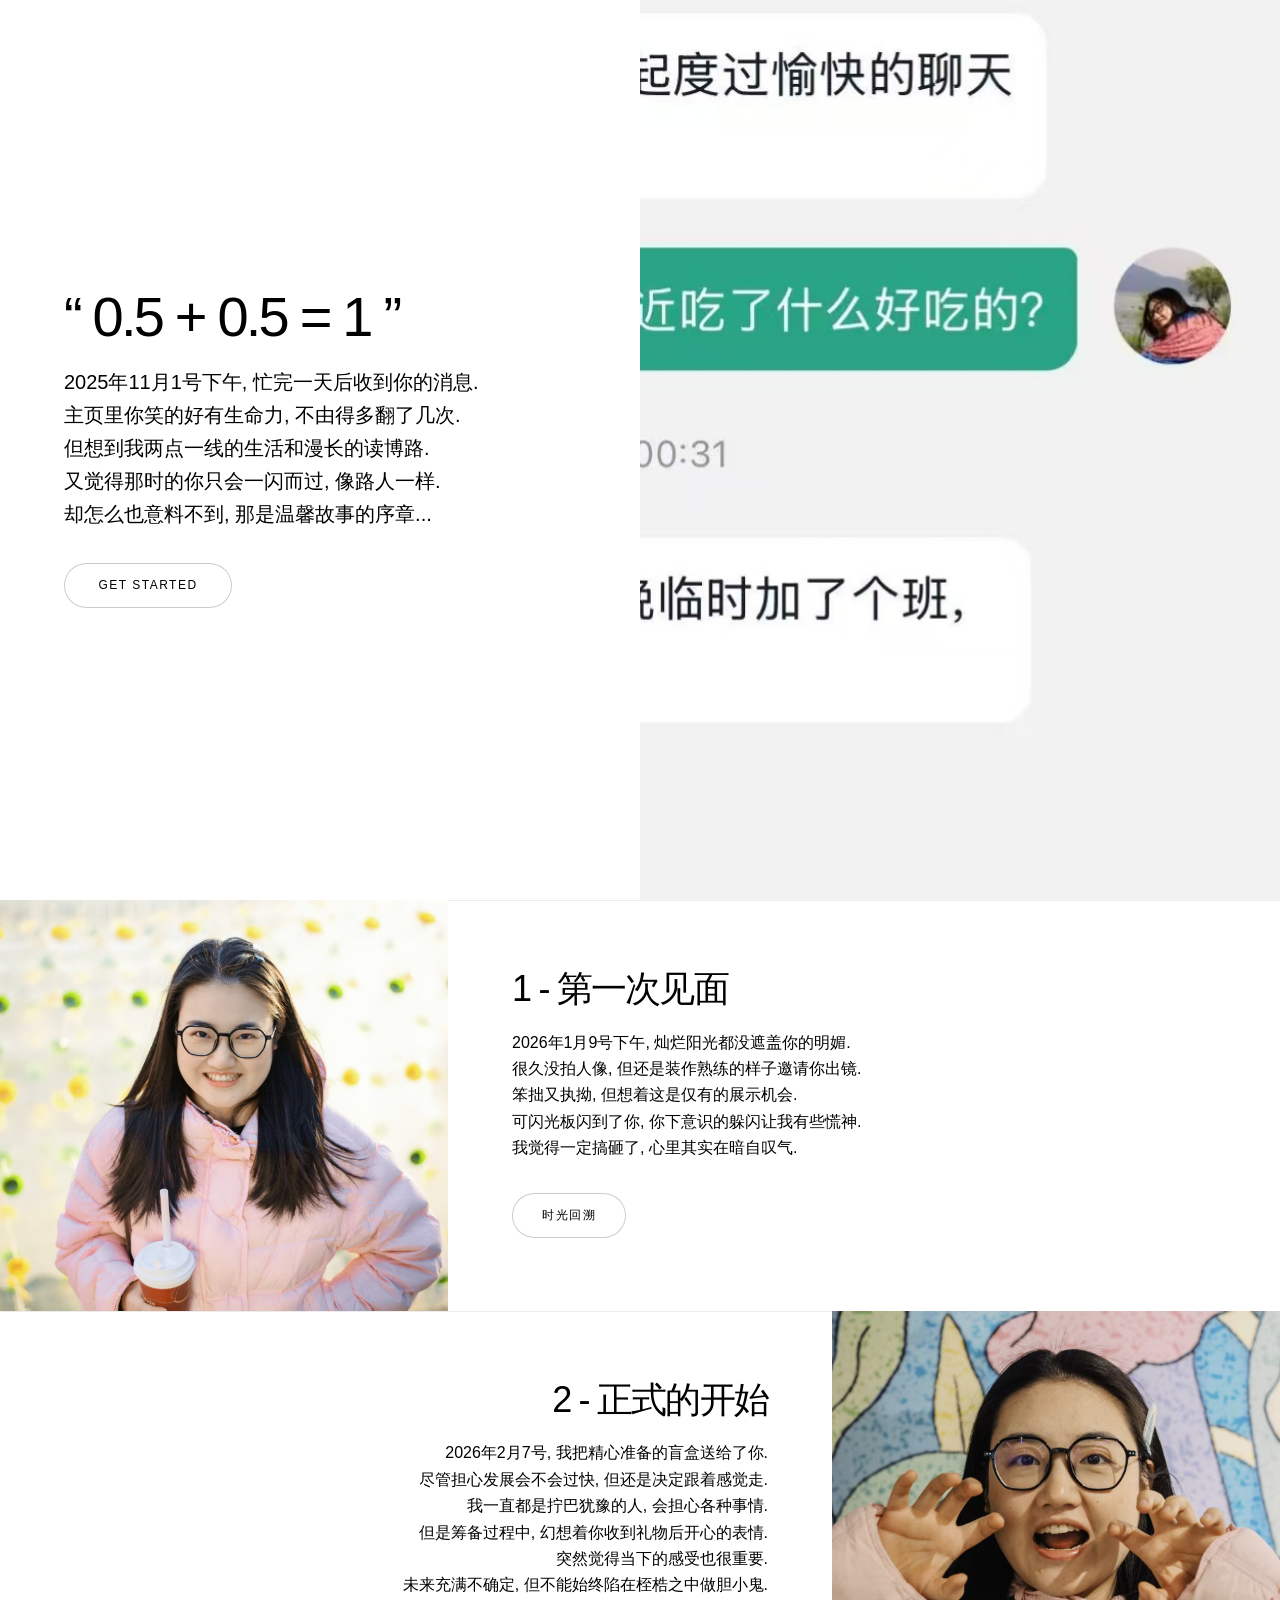
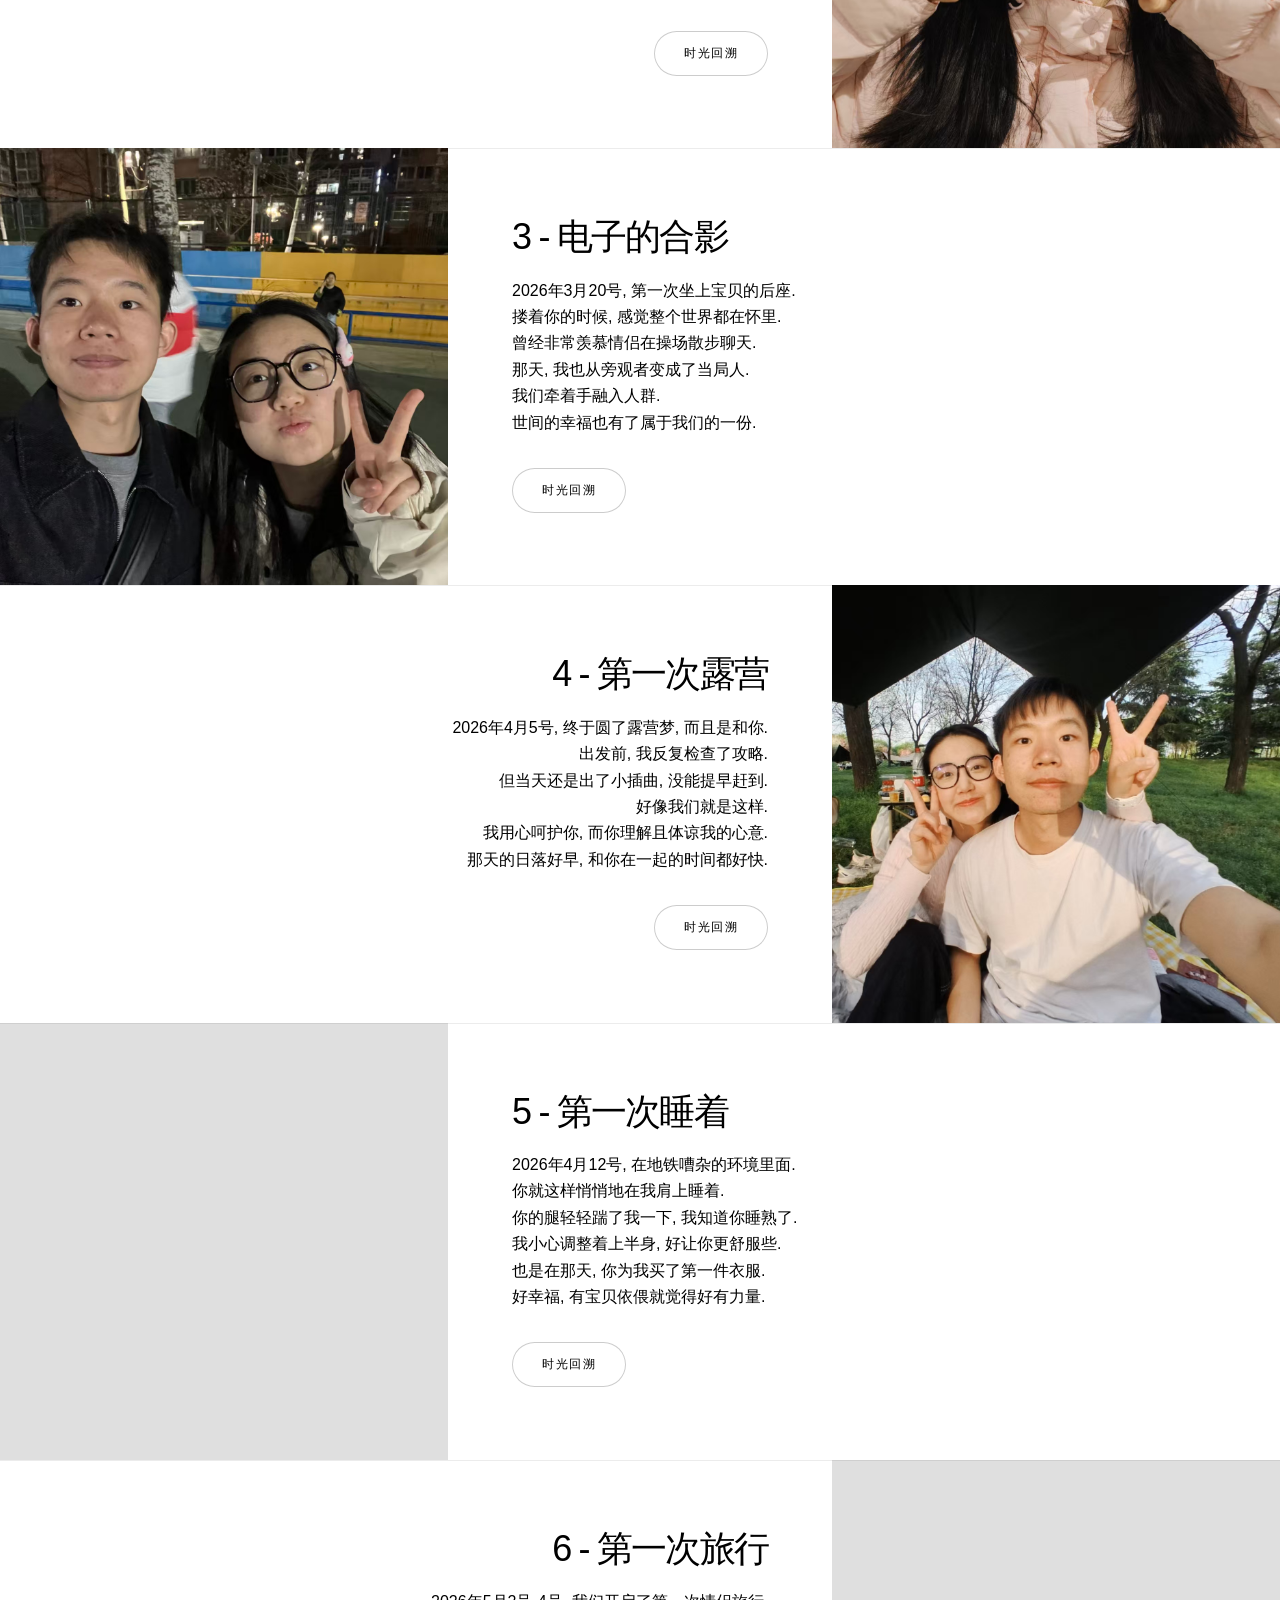
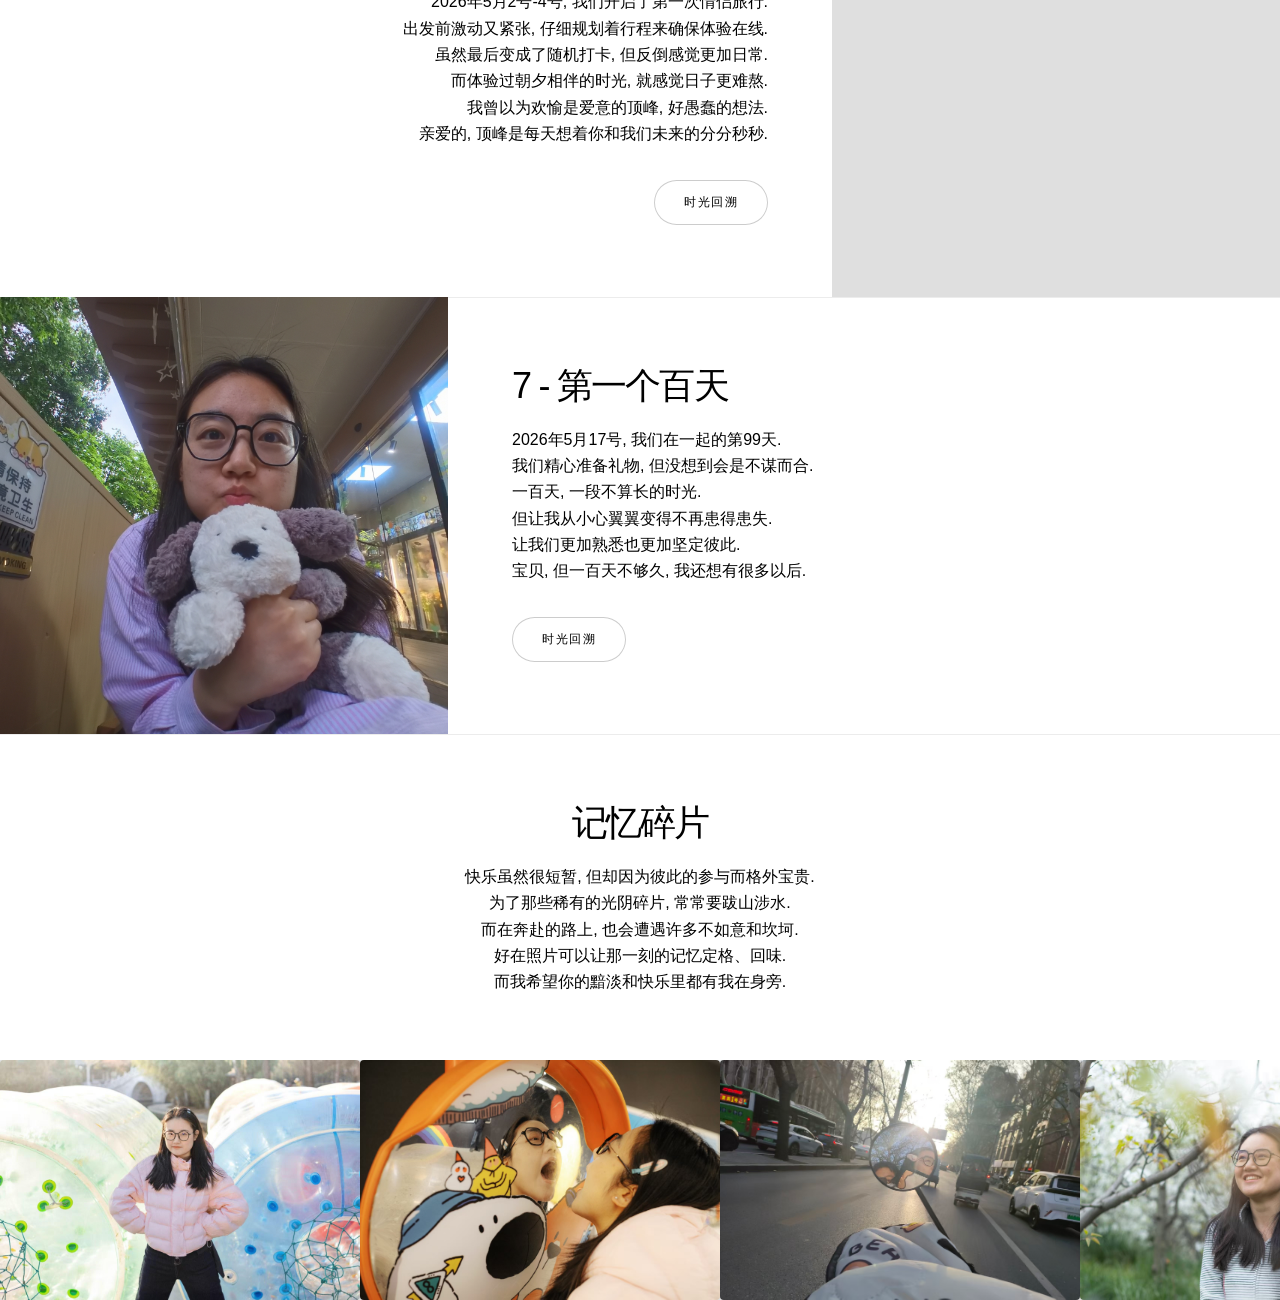
==== commit e621fe9d: "Add files via upload" ====
--- a/index.html
+++ b/index.html
@@ -24,7 +24,7 @@
 					<section class="banner style1 orient-left content-align-left image-position-right fullscreen onload-image-fade-in onload-content-fade-right">
 						<div class="content">
 							<h1>“ 0.5 + 0.5 = 1 ”</h1>
-							<p class="major">2025年11月1号下午, 忙完一天后收到一条意外消息. <br>
+							<p class="major">2025年11月1号下午, 忙完一天后收到你的消息. <br>
 							主页里你笑的好有生命力, 不由得多翻了几次. <br>
 							但想到我两点一线的生活和漫长的读博路. <br>
 							又觉得那时的你只会一闪而过, 像路人一样. <br>
@@ -42,7 +42,7 @@
 				<!-- Two -->
 					<section class="spotlight style1 orient-right content-align-left image-position-center onscroll-image-fade-in" id="first">
 						<div class="content">
-							<h2>第一次见面</h2>
+							<h2>1 - 第一次见面</h2>
 							<p>2026年1月9号下午, 灿烂阳光都没遮盖你的明媚. <br>
 							很久没拍人像, 但还是装作熟练的样子邀请你出镜. <br>
 							笨拙又执拗, 但想着这是仅有的展示机会. <br>
@@ -60,10 +60,10 @@
 				<!-- Three -->
 					<section class="spotlight style1 orient-left content-align-right image-position-center onscroll-image-fade-in" id="second">
 						<div class="content">
-							<h2>❤ 正式的开始 ❤</h2>
+							<h2>2 - 正式的开始</h2>
 							<p>2026年2月7号, 我把精心准备的盲盒送给了你.<br>
 							   尽管担心发展会不会过快, 但还是决定跟着感觉走.<br>
-							   我一直都是拧巴犹豫的人, 想到很多会让我们分开的可能.<br>
+							   我一直都是拧巴犹豫的人, 会担心各种事情.<br>
 							   但是筹备过程中, 幻想着你收到礼物后开心的表情. <br>
 							   突然觉得当下的感受也很重要. <br>
 							   未来充满不确定, 但不能始终陷在桎梏之中做胆小鬼.
@@ -74,6 +74,104 @@
 						</div>
 						<div class="image">
 							<img src="images/spotlight02.jpg" alt="" />
+						</div>
+					</section>
+				
+				<!-- Four -->
+					<section class="spotlight style1 orient-right content-align-left image-position-center onscroll-image-fade-in" id="third">
+						<div class="content">
+							<h2>3 - 电子的合影</h2>
+							<p>2026年3月20号, 第一次坐上宝贝的后座. <br>
+							搂着你的时候, 感觉整个世界都在怀里. <br>
+							曾经非常羡慕情侣在操场散步聊天. <br>
+							那天, 我也从旁观者变成了当局人. <br>
+							我们牵着手融入人群. <br>
+							世间的幸福也有了属于我们的一份. </p>
+							<ul class="actions stacked">
+								<li><a href="#" class="button">时光回溯</a></li>
+							</ul>
+						</div>
+						<div class="image">
+							<img src="images/spotlight03.jpg" alt="" />
+						</div>
+					</section>
+
+				<!-- Five -->
+					<section class="spotlight style1 orient-left content-align-right image-position-center onscroll-image-fade-in" id="forth">
+						<div class="content">
+							<h2>4 - 第一次露营</h2>
+							<p>2026年4月5号, 终于圆了露营梦, 而且是和你.<br>
+							出发前, 我反复检查了攻略.<br>
+							但当天还是出了小插曲, 没能提早赶到.<br>
+							好像我们就是这样. <br>
+							我用心呵护你, 而你理解且体谅我的心意. <br>
+							那天的日落好早, 和你在一起的时间都好快.
+							</p>
+							<ul class="actions stacked">
+								<li><a href="#" class="button">时光回溯</a></li>
+							</ul>
+						</div>
+						<div class="image">
+							<img src="images/spotlight04.jpg" alt="" />
+						</div>
+					</section>
+
+				<!-- Six -->
+					<section class="spotlight style1 orient-right content-align-left image-position-center onscroll-image-fade-in" id="fifth">
+						<div class="content">
+							<h2>5 - 第一次睡着</h2>
+							<p>2026年4月12号, 在地铁嘈杂的环境里面. <br>
+							你就这样悄悄地在我肩上睡着. <br>
+							你的腿轻轻踹了我一下, 我知道你睡熟了. <br>
+							我小心调整着上半身, 好让你更舒服些. <br>
+							也是在那天, 你为我买了第一件衣服. <br>
+							好幸福, 有宝贝依偎就觉得好有力量. </p>
+							<ul class="actions stacked">
+								<li><a href="#" class="button">时光回溯</a></li>
+							</ul>
+						</div>
+						<div class="image">
+							<img src="images/spotlight05.jpg" alt="" />
+						</div>
+					</section>
+
+				<!-- Seven -->
+					<section class="spotlight style1 orient-left content-align-right image-position-center onscroll-image-fade-in" id="sixth">
+						<div class="content">
+							<h2>6 - 第一次旅行</h2>
+							<p>2026年5月2号-4号, 我们开启了第一次情侣旅行.<br>
+							出发前激动又紧张, 仔细规划着行程来确保体验在线.<br>
+							虽然最后变成了随机打卡, 但反倒感觉更加日常.<br>
+							而体验过朝夕相伴的时光, 就感觉日子更难熬. <br>
+							我曾以为欢愉是爱意的顶峰, 好愚蠢的想法. <br>
+							亲爱的, 顶峰是每天想着你和我们未来的分分秒秒.
+							</p>
+							<ul class="actions stacked">
+								<li><a href="#" class="button">时光回溯</a></li>
+							</ul>
+						</div>
+						<div class="image">
+							<img src="images/spotlight06.jpg" alt="" />
+						</div>
+					</section>
+
+				<!-- Eight -->
+					<section class="spotlight style1 orient-right content-align-left image-position-center onscroll-image-fade-in" id="seventh">
+						<div class="content">
+							<h2>7 - 第一个百天</h2>
+							<p>2026年5月17号, 我们在一起的第99天.<br>
+							我们精心准备礼物, 但没想到会是不谋而合.<br>
+							一百天, 一段不算长的时光.<br>
+							但让我从小心翼翼变得不再患得患失. <br>
+							让我们更加熟悉也更加坚定彼此. <br>
+							宝贝, 但一百天不够久, 我还想有很多以后.
+							</p>
+							<ul class="actions stacked">
+								<li><a href="#" class="button">时光回溯</a></li>
+							</ul>
+						</div>
+						<div class="image">
+							<img src="images/spotlight07.jpg" alt="" />
 						</div>
 					</section>
 
@@ -81,16 +179,16 @@
 					<section class="wrapper style1 align-center">
 						<div class="inner">
 							<h2>记忆碎片</h2>
-							<p>你说你的生活无聊黯淡, 我想一定不会是这样的.<br>
-							   快乐只是很短暂, 所以才格外宝贵.<br>
-							   为了那些珍惜的碎片, 常常要跋山涉水.<br>
-							   但照片可以让那一刻的记忆定格、回味.<br>
-							   而我希望你的黯淡和快乐里都有我的参与.
+							<p>快乐虽然很短暂, 但却因为彼此的参与而格外宝贵. <br>
+							   为了那些稀有的光阴碎片, 常常要跋山涉水. <br>
+							   而在奔赴的路上, 也会遭遇许多不如意和坎坷. <br>
+							   好在照片可以让那一刻的记忆定格、回味. <br>
+							   而我希望你的黯淡和快乐里都有我在身旁.
 							</p>
 						</div>
 
 						<!-- Gallery -->
-							<div class="gallery style2 medium lightbox onscroll-fade-in">
+							<div class="gallery style2 medium lightbox">
 								<article>
 									<a href="images/gallery/fulls/01.jpg" class="image">
 										<img src="images/gallery/thumbs/01.jpg" alt="" />
@@ -118,7 +216,7 @@
 										<img src="images/gallery/thumbs/03.jpg" alt="" />
 									</a>
 									<div class="caption">
-										<h3>2026年1月9日 丰庆公园</h3>
+										<h3>2026年3月20日 电车漫游</h3>
 										<ul class="actions fixed">
 											<li><span class="button small">点击查看</span></li>
 										</ul>
@@ -129,7 +227,7 @@
 										<img src="images/gallery/thumbs/04.jpg" alt="" />
 									</a>
 									<div class="caption">
-										<h3>2026年2月7日 西电科技公园</h3>
+										<h3>2026年3月20日 雁南公园踏春</h3>
 										<ul class="actions fixed">
 											<li><span class="button small">点击查看</span></li>
 										</ul>
@@ -140,7 +238,7 @@
 										<img src="images/gallery/thumbs/05.jpg" alt="" />
 									</a>
 									<div class="caption">
-										<h3>2026年2月7日 西电科技公园</h3>
+										<h3>2026年4月5日 洨河公园露营</h3>
 										<ul class="actions fixed">
 											<li><span class="button small">点击查看</span></li>
 										</ul>
@@ -151,7 +249,7 @@
 										<img src="images/gallery/thumbs/06.jpg" alt="" />
 									</a>
 									<div class="caption">
-										<h3>2026年1月9日 丰庆公园</h3>
+										<h3>2026年4月6日 中贸广场电玩城</h3>
 										<ul class="actions fixed">
 											<li><span class="button small">点击查看</span></li>
 										</ul>
@@ -162,7 +260,7 @@
 										<img src="images/gallery/thumbs/07.jpg" alt="" />
 									</a>
 									<div class="caption">
-										<h3>2026年2月7日 西电科技公园</h3>
+										<h3>2026年4月19日 和谐森林公园</h3>
 										<ul class="actions fixed">
 											<li><span class="button small">点击查看</span></li>
 										</ul>
@@ -173,7 +271,7 @@
 										<img src="images/gallery/thumbs/08.jpg" alt="" />
 									</a>
 									<div class="caption">
-										<h3>2026年1月9日 丰庆公园</h3>
+										<h3>2026年4月25日 三五壹壹花鸟市场</h3>
 										<ul class="actions fixed">
 											<li><span class="button small">点击查看</span></li>
 										</ul>
@@ -184,7 +282,7 @@
 										<img src="images/gallery/thumbs/09.jpg" alt="" />
 									</a>
 									<div class="caption">
-										<h3>2026年1月9日 丰庆公园</h3>
+										<h3>2026年5月3日 广元</h3>
 										<ul class="actions fixed">
 											<li><span class="button small">点击查看</span></li>
 										</ul>
@@ -195,7 +293,7 @@
 										<img src="images/gallery/thumbs/10.jpg" alt="" />
 									</a>
 									<div class="caption">
-										<h3>2026年1月9日 丰庆公园</h3>
+										<h3>2026年5月10日 大唐西市电影院</h3>
 										<ul class="actions fixed">
 											<li><span class="button small">点击查看</span></li>
 										</ul>
@@ -206,7 +304,7 @@
 										<img src="images/gallery/thumbs/11.jpg" alt="" />
 									</a>
 									<div class="caption">
-										<h3>2026年1月9日 丰庆公园</h3>
+										<h3>2026年5月10日 莎啦啦自助烧烤</h3>
 										<ul class="actions fixed">
 											<li><span class="button small">点击查看</span></li>
 										</ul>
@@ -217,7 +315,7 @@
 										<img src="images/gallery/thumbs/12.jpg" alt="" />
 									</a>
 									<div class="caption">
-										<h3>2026年1月9日 丰庆公园</h3>
+										<h3>2026年5月17日 西工大花店</h3>
 										<ul class="actions fixed">
 											<li><span class="button small">点击查看</span></li>
 										</ul>
--- a/assets/css/main.css
+++ b/assets/css/main.css
@@ -6886,9 +6886,9 @@
 			}
 
 				.gallery.style2 article .image img {
-					display: block;
 					width: 100%;
-					border-radius: 0;
+    				height: 100%;
+    				object-fit: cover;
 				}
 
 			.gallery.style2 article .caption {
@@ -7107,7 +7107,7 @@
 		height: 100%;
 		outline: 0;
 		background-color: rgba(0, 0, 0, 0.75);
-		visibility: none;
+		visibility: hidden;
 		opacity: 0;
 		z-index: 0;
 	}
@@ -7185,6 +7185,10 @@
 				opacity: 1;
 			}
 
+		.gallery.lightbox .modal.visible .inner {
+			opacity: 1;
+		}
+
 		.gallery.lightbox .modal.loaded .inner {
 			-moz-transform: translateY(0);
 			-webkit-transform: translateY(0);
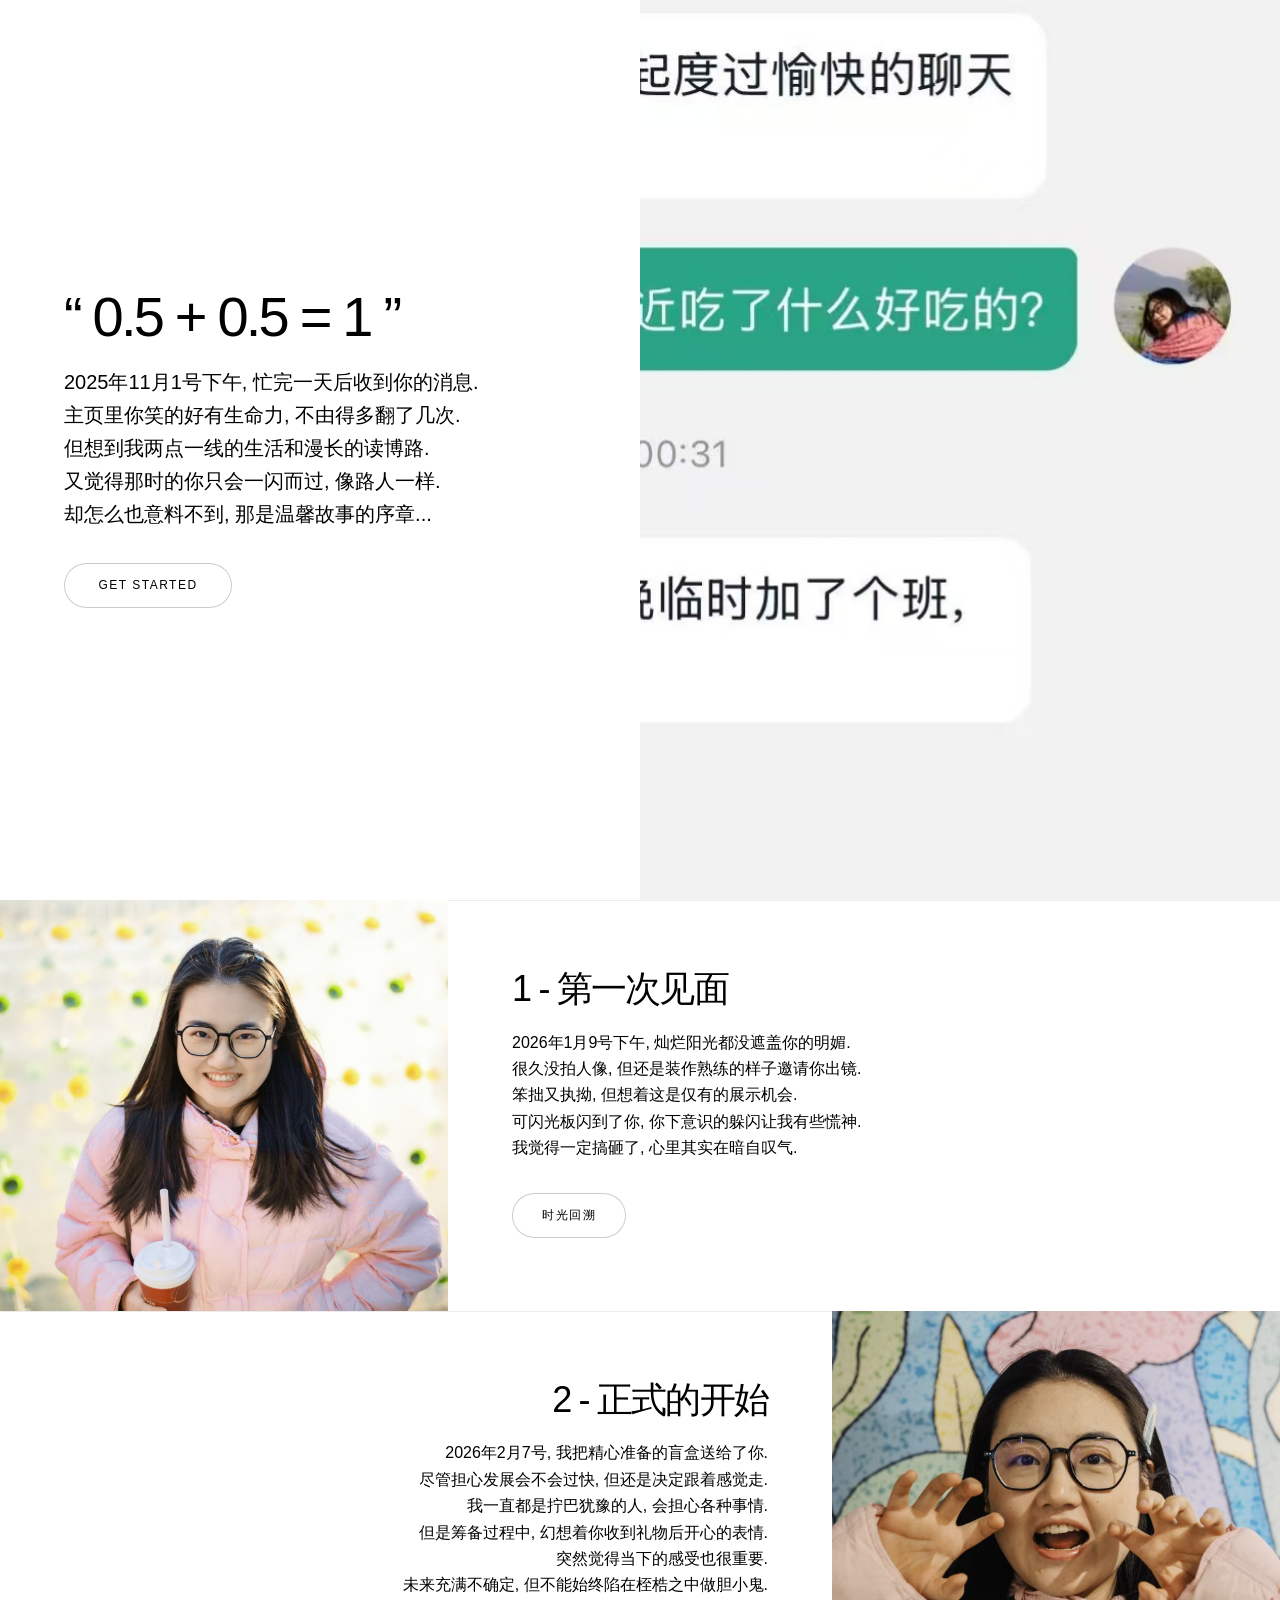
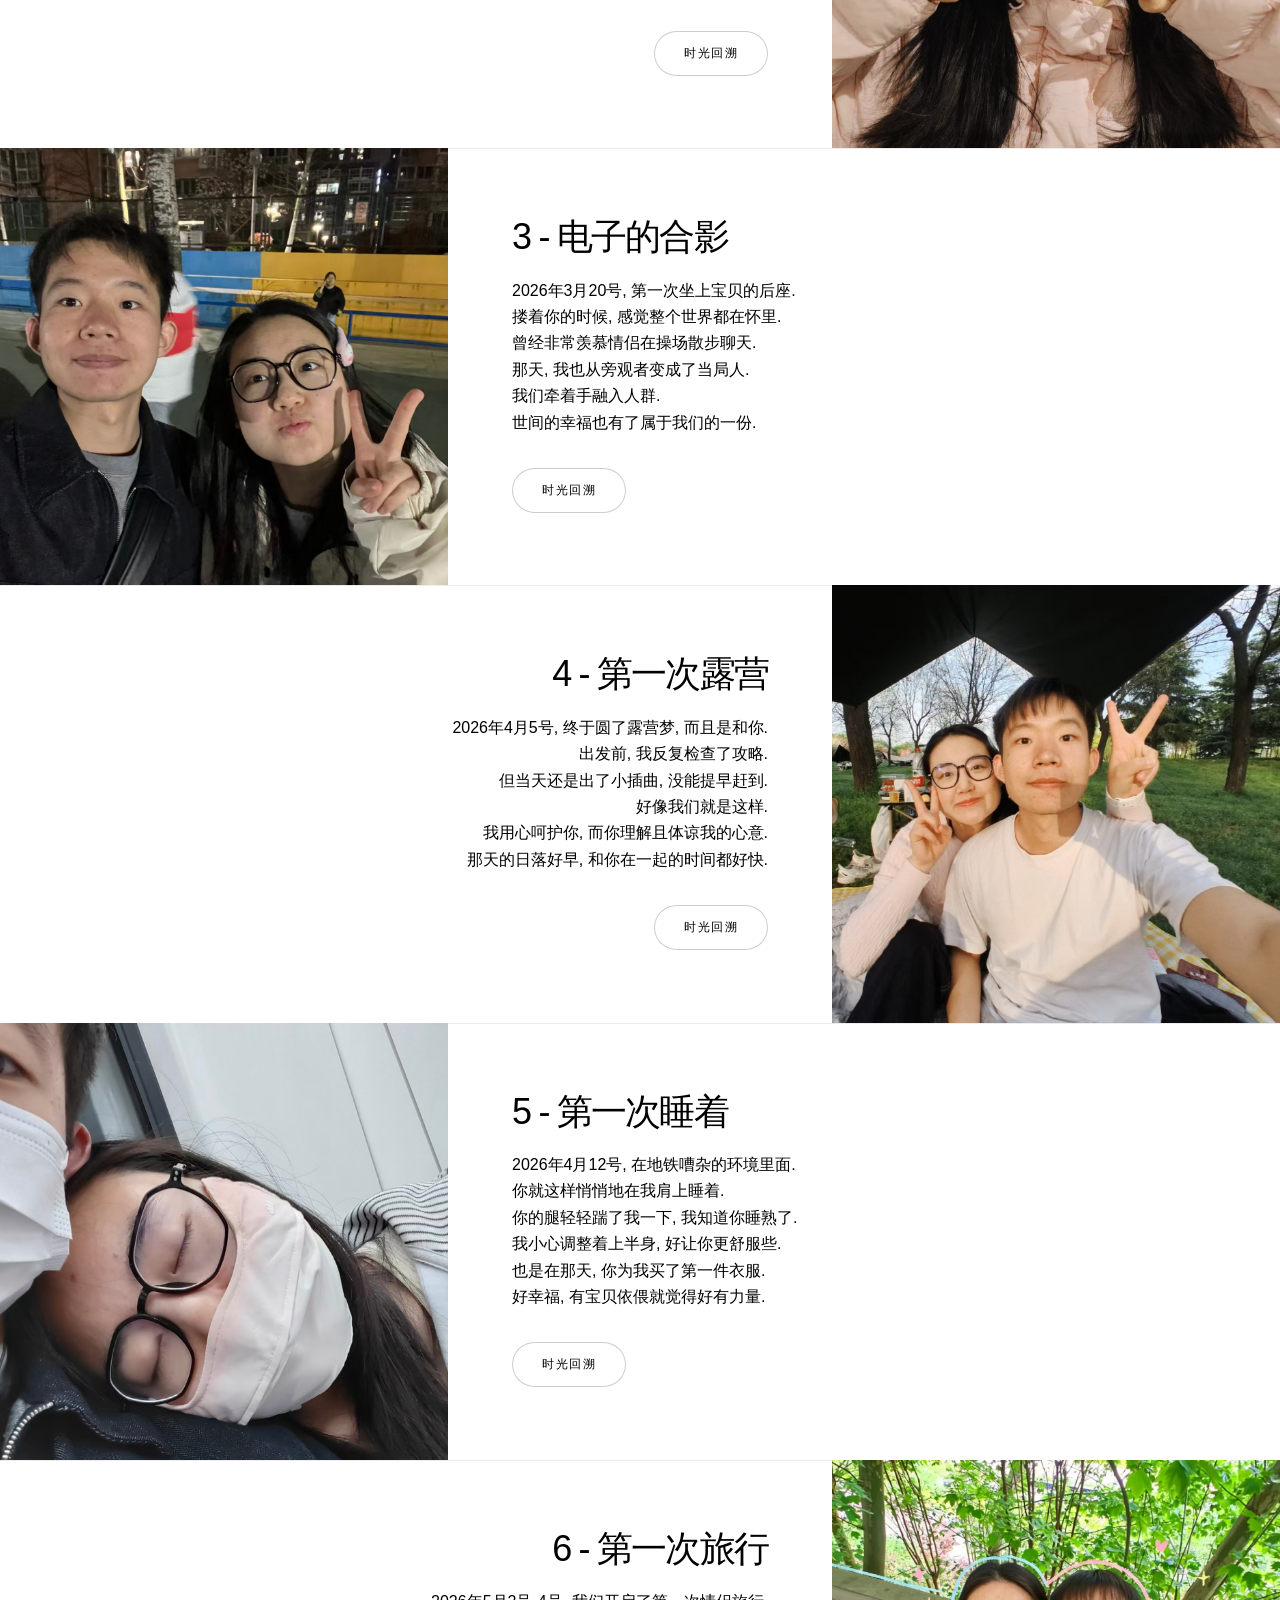
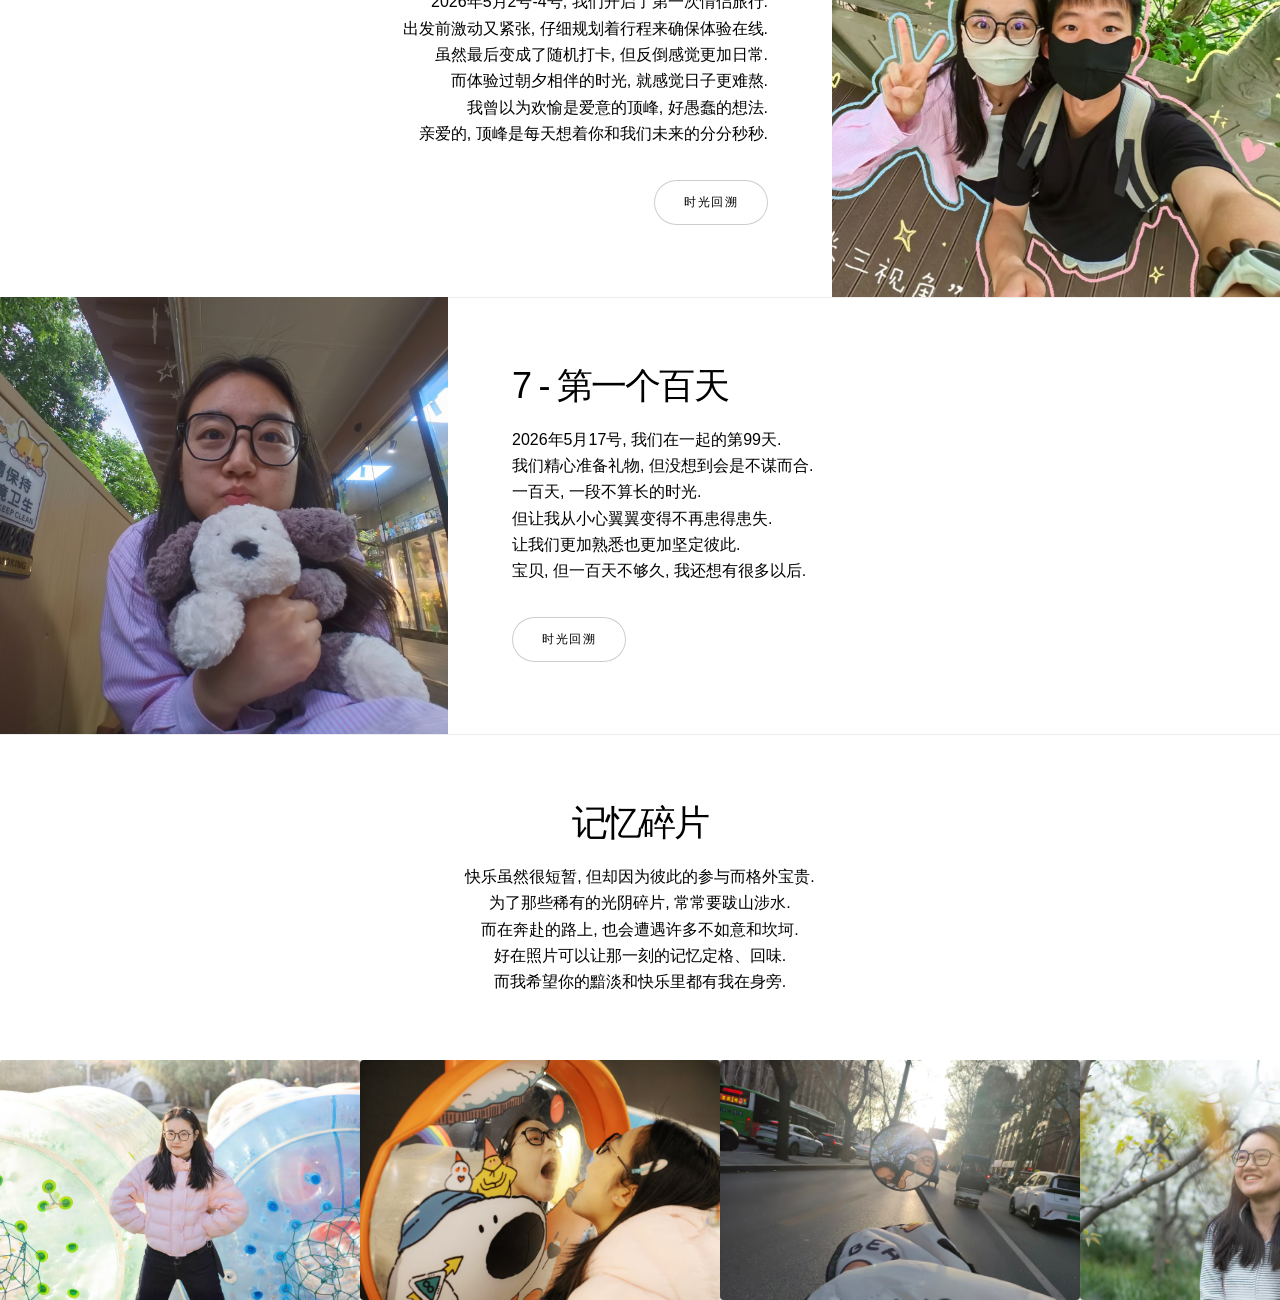
==== commit 967c1ea5: "Update index.html" ====
--- a/index.html
+++ b/index.html
@@ -301,7 +301,7 @@
 								</article>
 								<article>
 									<a href="images/gallery/fulls/11.jpg" class="image">
-										<img src="images/gallery/thumbs/11.jpg" alt="" />
+										<img src="images/gallery/thumbs/11.JPG" alt="" />
 									</a>
 									<div class="caption">
 										<h3>2026年5月10日 莎啦啦自助烧烤</h3>
@@ -337,4 +337,4 @@
 			<script src="assets/js/main.js"></script>
 
 	</body>
-</html>+</html>
